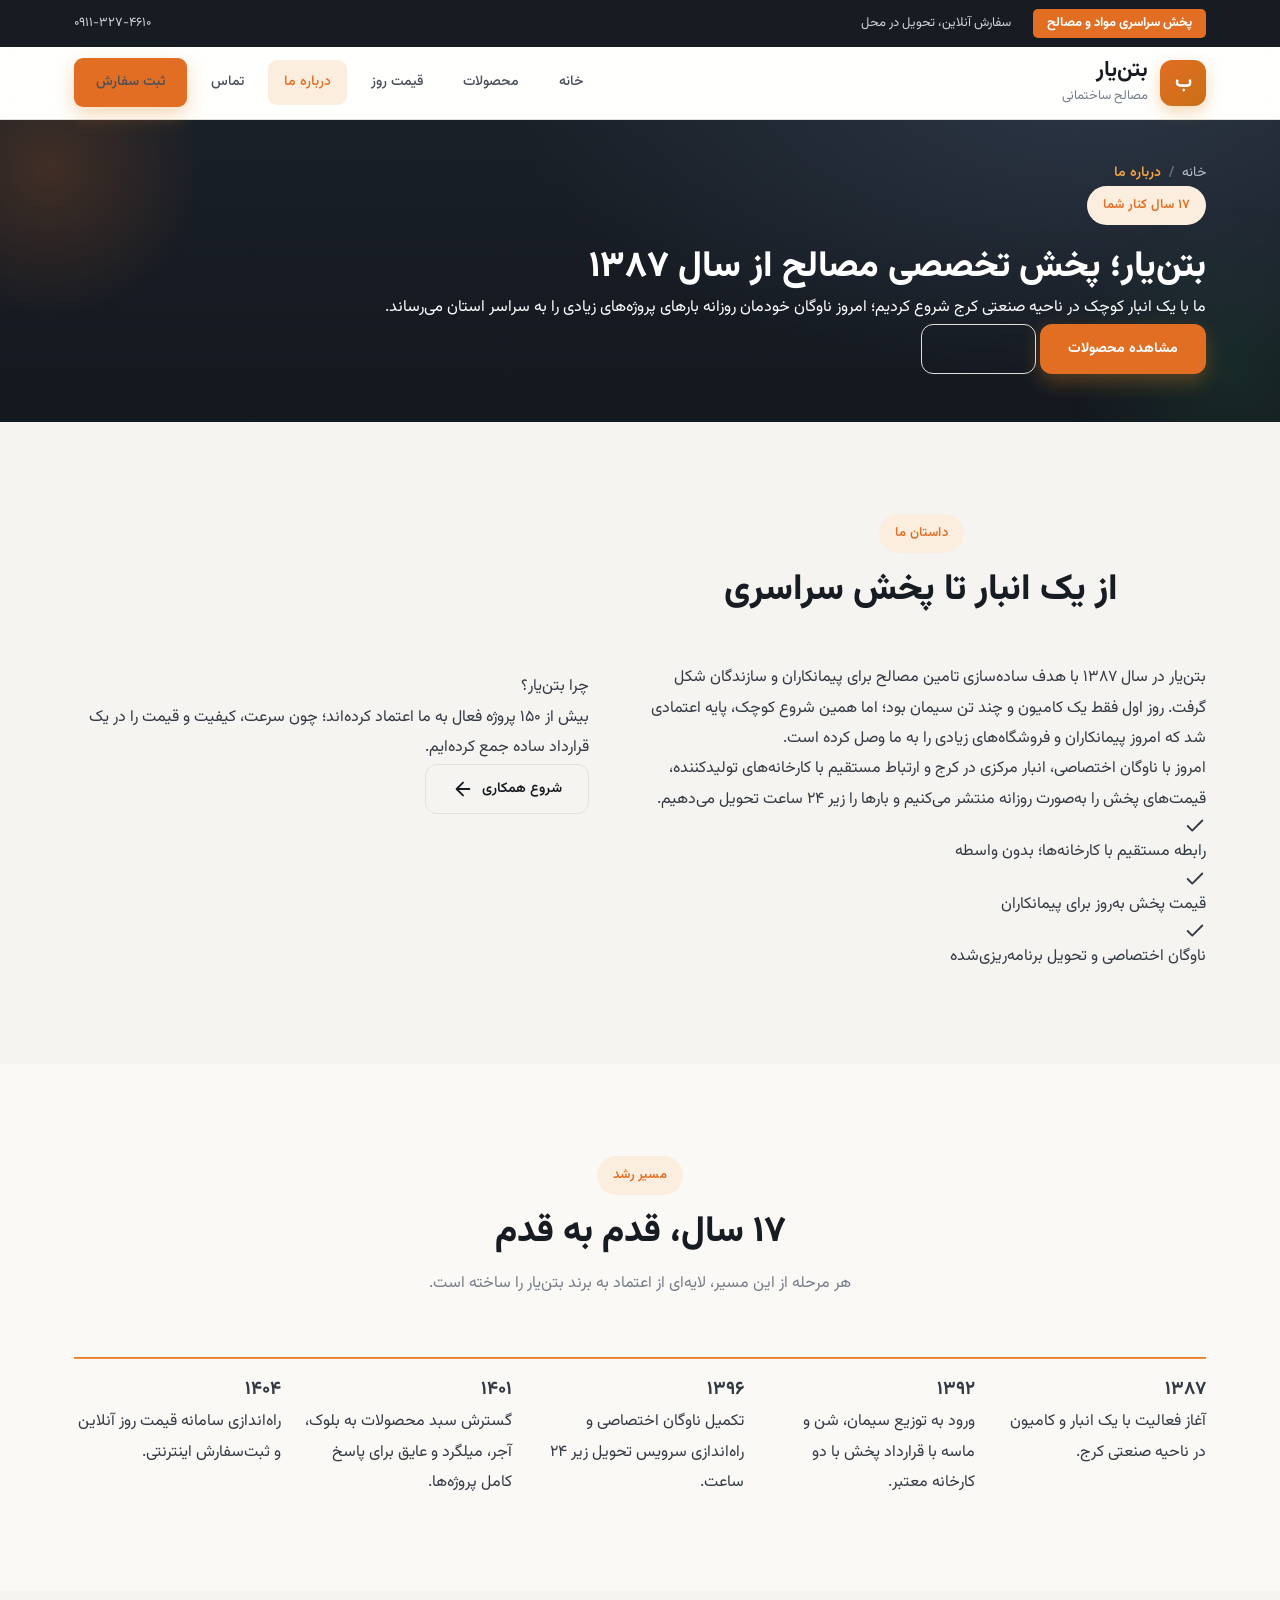
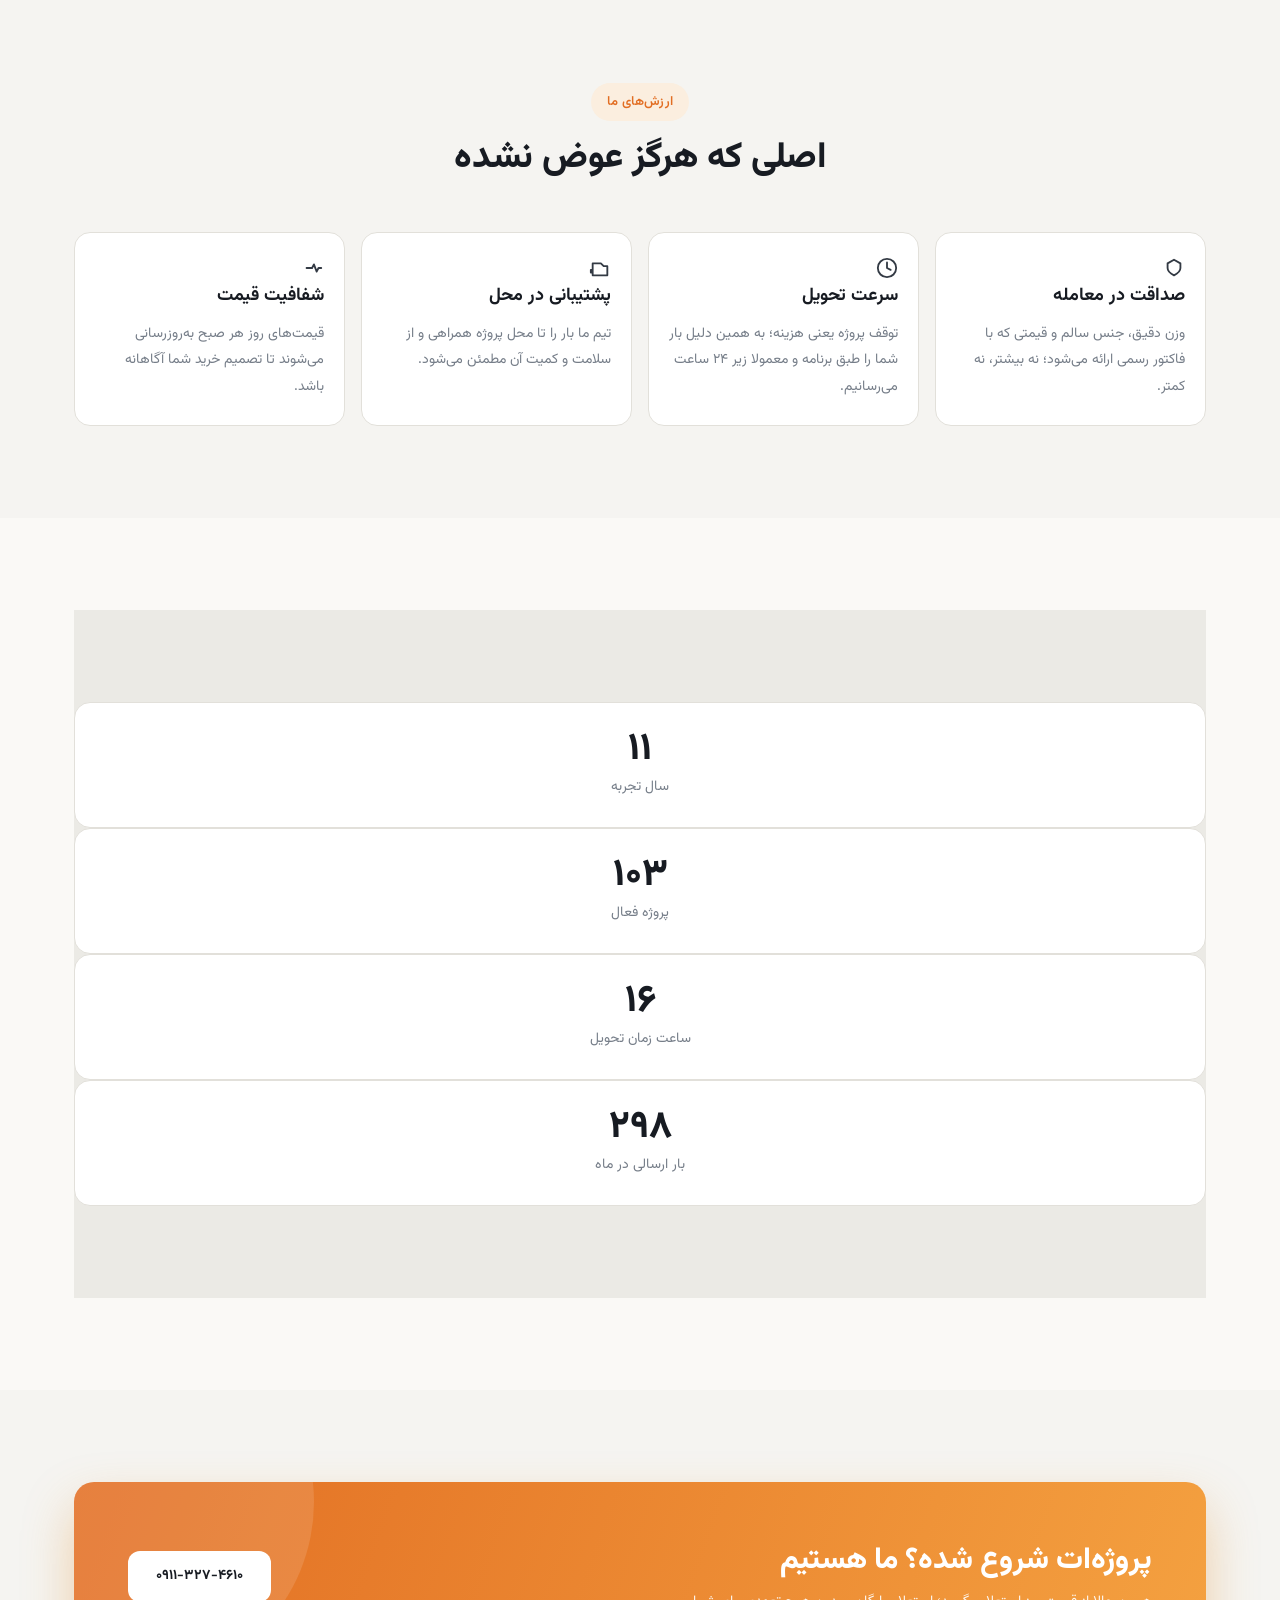
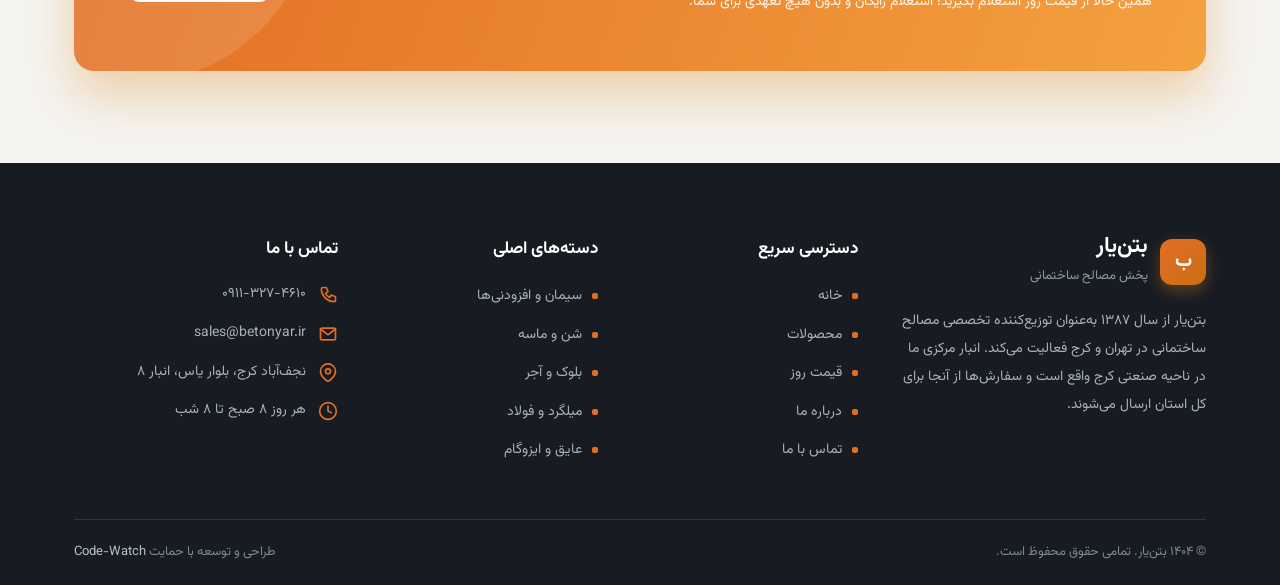
==== about.html @ 300ff559 "feat(about): brand story page — hero, story grid, 5-milestone timeline, values grid, counters stats " ====
<!DOCTYPE html>
<html lang="fa" dir="rtl">
<head>
<meta charset="UTF-8">
<meta name="viewport" content="width=device-width, initial-scale=1.0">
<title>درباره ما | بتن‌یار</title>
<meta name="description" content="بتن‌یار؛ از سال ۱۳۸۷ به‌عنوان پخش تخصصی مصالح ساختمانی در تهران و کرج. داستان ما، مسیر رشد، ارزش‌ها و آمار ما.">
<meta name="theme-color" content="#171b22">
<meta name="robots" content="index, follow">
<meta property="og:locale" content="fa_IR">
<meta property="og:type" content="website">
<meta property="og:site_name" content="بتن‌یار">
<meta property="og:title" content="درباره ما | بتن‌یار">
<meta property="og:description" content="از انبار ۸ کرج تا پخش سراسری؛ داستان ۱۷ ساله بتن‌یار.">
<link rel="preconnect" href="https://fonts.googleapis.com">
<link rel="preconnect" href="https://fonts.gstatic.com" crossorigin>
<link href="https://fonts.googleapis.com/css2?family=Vazirmatn:wght@300;400;500;600;700;800&display=swap" rel="stylesheet">
<link rel="stylesheet" href="css/style.css">
<script defer src="js/main.js"></script>
<noscript>
  <style>
    .reveal { opacity: 1; transform: none; }
    .marquee-track { animation: none; }
  </style>
</noscript>
</head>
<body id="top">

<a class="skip-link" href="#main">پرش به محتوای اصلی</a>

<!-- ============ SVG icon sprite ============ -->
<svg class="sprite" xmlns="http://www.w3.org/2000/svg" aria-hidden="true" focusable="false">
  <symbol id="i-phone" viewBox="0 0 24 24"><path d="M6 3h4l2 5-3 2a12 12 0 0 0 5 5l2-3 5 2v4a2 2 0 0 1-2 2A16 16 0 0 1 4 5a2 2 0 0 1 2-2z"/></symbol>
  <symbol id="i-x" viewBox="0 0 24 24"><path d="M18 6 6 18M6 6l12 12"/></symbol>
  <symbol id="i-check" viewBox="0 0 24 24"><path d="M20 6L9 17l-5-5"/></symbol>
  <symbol id="i-truck" viewBox="0 0 24 24"><path d="M4 7v13M4 7h9l3 3h4v10H4M4 17h-2v-3h2"/></symbol>
  <symbol id="i-shield" viewBox="0 0 24 24"><path d="M12 3l7 4v5c0 4-3 6-7 8-4-2-7-4-7-8V7z"/></symbol>
  <symbol id="i-package" viewBox="0 0 24 24"><path d="M4 7h16v13H4zM8 7V4h8v3"/></symbol>
  <symbol id="i-chart" viewBox="0 0 24 24"><path d="M5 12h6l2-4 3 8 2-4h3"/></symbol>
  <symbol id="i-house" viewBox="0 0 24 24"><path d="M4 17V5a2 2 0 0 1 2-2h12a2 2 0 0 1 2 2v12M1 17h22M6 9h6v4H6z"/></symbol>
  <symbol id="i-bucket" viewBox="0 0 24 24"><path d="M4 10h16v10H4zM6 10V7a3 3 0 0 1 3-3h6a3 3 0 0 1 3 3v3"/></symbol>
  <symbol id="i-brick" viewBox="0 0 24 24"><path d="M4 4h6l4 4h6v12H4zM12 8l4 4"/></symbol>
  <symbol id="i-rebar" viewBox="0 0 24 24"><path d="M14 3v5h5M6 3h12a1 1 0 0 1 1 1v7H5V4a1 1 0 0 1 1-1zM5 15l14 0M12 15v6"/></symbol>
  <symbol id="i-stack" viewBox="0 0 24 24"><path d="M3 9l9-5 9 5-9 5zM3 9l9 5 9-5M3 14l9 5 9-5"/></symbol>
  <symbol id="i-waterproof" viewBox="0 0 24 24"><path d="M12 2l8 4v4c0 5-3 9-8 12-5-3-8-7-8-12V6z"/></symbol>
  <symbol id="i-layers" viewBox="0 0 24 24"><path d="M3 7l9-4 9 4-9 4zM3 7v10l9 4 9-4V7M12 11v10"/></symbol>
  <symbol id="i-roof" viewBox="0 0 24 24"><path d="M4 20h16M7 20V8l5-4 5 4v12"/></symbol>
  <symbol id="i-chat" viewBox="0 0 24 24"><path d="M21 10c0-4-4-7-9-7S3 6 3 10s4 7 9 7a9 9 0 0 0 4-1l3 2-1-3c2-1 3-3 3-5z"/></symbol>
  <symbol id="i-nav" viewBox="0 0 24 24"><rect x="2" y="6" width="13" height="13" rx="2"/><path d="M17 8h4v7h-4M15 11v3"/></symbol>
  <symbol id="i-price" viewBox="0 0 24 24"><path d="M12 1v22M17 5H9.5a3.5 3.5 0 0 0 0 7h5a3.5 3.5 0 0 1 0 7H6"/></symbol>
  <symbol id="i-percent" viewBox="0 0 24 24"><path d="M20 12a8 8 0 1 1-2.3-5.6M20 4v8h-8"/></symbol>
  <symbol id="i-check-shield" viewBox="0 0 24 24"><path d="M12 3l8 4v5c0 4-3 8-8 9-5-1-8-5-8-9V7zM9 12l2 2 4-4"/></symbol>
  <symbol id="i-bag" viewBox="0 0 24 24"><rect x="2" y="8" width="20" height="12" rx="2"/><path d="M8 8V5h8v3"/></symbol>
  <symbol id="i-sand" viewBox="0 0 24 24"><path d="M4 6h16v12a2 2 0 0 1-2 2H6a2 2 0 0 1-2-2z"/><path d="M8 6V4h8v2M9 12l2 2 4-4"/></symbol>
  <symbol id="i-pumice" viewBox="0 0 24 24"><path d="M6 6a6 6 0 0 1 12 0c0 2-1 3-2 4h-8c-1-1-2-2-2-4zM8 10h8l-1 8h-6z"/></symbol>
  <symbol id="i-block" viewBox="0 0 24 24"><rect x="3" y="3" width="18" height="18" rx="2"/><path d="M3 9h18M9 3v18"/></symbol>
  <symbol id="i-pipes" viewBox="0 0 24 24"><path d="M14 3v5h5M12 3h10v10H12zM12 12v3H8v3H12v3H3v-3h5v-3H3V3z"/></symbol>
  <symbol id="i-clay" viewBox="0 0 24 24"><path d="M12 2l9 5-9 5-9-5zM3 11v5l9 5 9-5v-5"/></symbol>
  <symbol id="i-isogam" viewBox="0 0 24 24"><path d="M4 21V8l8-5 8 5v13M8 21v-6h8v6M4 8h16"/></symbol>
  <symbol id="i-arrow" viewBox="0 0 24 24"><path d="M19 12H5M12 19l-7-7 7-7"/></symbol>
  <symbol id="i-up" viewBox="0 0 24 24"><path d="M12 19V5M5 12l7-7 7 7"/></symbol>
  <symbol id="i-mail" viewBox="0 0 24 24"><rect x="3" y="5" width="18" height="14" rx="2"/><path d="m3 6 9 7 9-7"/></symbol>
  <symbol id="i-pin" viewBox="0 0 24 24"><path d="M21 10c0 7-9 12-9 12S3 17 3 10a9 9 0 0 1 18 0z"/><circle cx="12" cy="10" r="3"/></symbol>
  <symbol id="i-clock" viewBox="0 0 24 24"><circle cx="12" cy="12" r="10"/><path d="M12 6v6l4 2"/></symbol>
  <symbol id="i-search" viewBox="0 0 24 24"><circle cx="11" cy="11" r="7"/><path d="m21 21-4.35-4.35"/></symbol>
</svg>

<!-- ============ Top bar ============ -->
<div class="topbar">
  <div class="container">
    <div class="tb-row">
      <span class="skew">پخش سراسری مواد و مصالح</span>
      <div class="tb-right">سفارش آنلاین، تحویل در محل</div>
    </div>
    <a href="tel:+989113274610" dir="ltr">۰۹۱۱-۳۲۷-۴۶۱۰</a>
  </div>
</div>

<!-- ============ Header ============ -->
<header class="header" id="header">
  <div class="container">
    <a href="index.html" class="logo" aria-label="بتن‌یار — صفحه اصلی">
      <span class="logo-mark">ب</span>
      <span class="logo-text"><b>بتن‌یار</b><span>مصالح ساختمانی</span></span>
    </a>
    <nav class="nav" aria-label="فهرست اصلی">
      <div class="nav-links">
        <a href="index.html">خانه</a>
        <a href="products.html">محصولات</a>
        <a href="index.html#price">قیمت روز</a>
        <a href="about.html" class="nav-current">درباره ما</a>
        <a href="contact.html">تماس</a>
        <a href="contact.html" class="cta">ثبت سفارش</a>
      </div>
    </nav>
    <button class="burger" id="burger" aria-label="باز کردن فهرست" aria-expanded="false" aria-controls="drawer">
      <span></span><span></span><span></span>
    </button>
  </div>
</header>

<!-- ============ Mobile drawer ============ -->
<div class="drawer" id="drawer" aria-label="فهرست">
  <div class="nav-head">
    <div class="m-logo"><span class="logo-mark">ب</span>بتن‌یار</div>
    <button class="nav-close" id="navClose" aria-label="بستن فهرست">
      <svg class="ic ic--x"><use href="#i-x"/></svg>
    </button>
  </div>
  <div class="nav-links">
    <a href="index.html">خانه</a>
    <a href="products.html">محصولات</a>
    <a href="index.html#price">قیمت روز</a>
    <a href="about.html" class="nav-current">درباره ما</a>
    <a href="contact.html">تماس</a>
    <a href="contact.html" class="cta">ثبت سفارش</a>
  </div>
  <div class="nav-foot">
    <a href="tel:+989113274610" class="nf-tel" dir="ltr"><svg class="ic"><use href="#i-phone"/></svg>۰۹۱۱-۳۲۷-۴۶۱۰</a>
    <span>پاسخگویی همه‌روزه ۸ صبح تا ۸ شب</span>
  </div>
</div>
<div class="nav-backdrop" id="navBackdrop" aria-hidden="true"></div>

<main id="main">

<!-- ============ Page hero ============ -->
<section class="page-hero">
  <div class="orb orb--1"></div>
  <div class="orb orb--2"></div>
  <div class="container">
    <nav class="crumbs" aria-label="مسیر صفحه">
      <ol>
        <li><a href="index.html">خانه</a></li>
        <li aria-current="page">درباره ما</li>
      </ol>
    </nav>
    <span class="badge">۱۷ سال کنار شما</span>
    <h1>بتن‌یار؛ پخش تخصصی مصالح از سال ۱۳۸۷</h1>
    <p>ما با یک انبار کوچک در ناحیه صنعتی کرج شروع کردیم؛ امروز ناوگان خودمان روزانه بارهای پروژه‌های زیادی را به سراسر استان می‌رساند.</p>
    <div class="page-hero-cta">
      <a href="products.html" class="cta">مشاهده محصولات</a>
      <a href="contact.html" class="cta-ghost">تماس با ما</a>
    </div>
  </div>
</section>

<!-- ============ About grid ============ -->
<section class="sect">
  <div class="container">
    <div class="about-grid">
      <div class="about-story reveal">
        <div class="section-head">
          <span class="badge">داستان ما</span>
          <h2>از یک انبار تا پخش سراسری</h2>
        </div>
        <p>بتن‌یار در سال ۱۳۸۷ با هدف ساده‌سازی تامین مصالح برای پیمانکاران و سازندگان شکل گرفت. روز اول فقط یک کامیون و چند تن سیمان بود؛ اما همین شروع کوچک، پایه اعتمادی شد که امروز پیمانکاران و فروشگاه‌های زیادی را به ما وصل کرده است.</p>
        <p>امروز با ناوگان اختصاصی، انبار مرکزی در کرج و ارتباط مستقیم با کارخانه‌های تولیدکننده، قیمت‌های پخش را به‌صورت روزانه منتشر می‌کنیم و بارها را زیر ۲۴ ساعت تحویل می‌دهیم.</p>
        <ul class="story-points">
          <li><svg class="ic"><use href="#i-check"/></svg>رابطه مستقیم با کارخانه‌ها؛ بدون واسطه</li>
          <li><svg class="ic"><use href="#i-check"/></svg>قیمت پخش به‌روز برای پیمانکاران</li>
          <li><svg class="ic"><use href="#i-check"/></svg>ناوگان اختصاصی و تحویل برنامه‌ریزی‌شده</li>
        </ul>
      </div>
      <div class="about-card dark reveal">
        <span class="about-card-title">چرا بتن‌یار؟</span>
        <p>بیش از ۱۵۰ پروژه فعال به ما اعتماد کرده‌اند؛ چون سرعت، کیفیت و قیمت را در یک قرارداد ساده جمع کرده‌ایم.</p>
        <a href="contact.html" class="cta-ghost">شروع همکاری <svg class="ic"><use href="#i-arrow"/></svg></a>
      </div>
    </div>
  </div>
</section>

<!-- ============ Timeline ============ -->
<section class="sect paper">
  <div class="container">
    <div class="section-head reveal">
      <span class="badge">مسیر رشد</span>
      <h2>۱۷ سال، قدم به قدم</h2>
      <p>هر مرحله از این مسیر، لایه‌ای از اعتماد به برند بتن‌یار را ساخته است.</p>
    </div>
    <div class="timeline">
      <div class="tl-item reveal">
        <span class="tl-dot"></span>
        <h3>۱۳۸۷</h3>
        <p>آغاز فعالیت با یک انبار و کامیون در ناحیه صنعتی کرج.</p>
      </div>
      <div class="tl-item reveal">
        <span class="tl-dot"></span>
        <h3>۱۳۹۲</h3>
        <p>ورود به توزیع سیمان، شن و ماسه با قرارداد پخش با دو کارخانه معتبر.</p>
      </div>
      <div class="tl-item reveal">
        <span class="tl-dot"></span>
        <h3>۱۳۹۶</h3>
        <p>تکمیل ناوگان اختصاصی و راه‌اندازی سرویس تحویل زیر ۲۴ ساعت.</p>
      </div>
      <div class="tl-item reveal">
        <span class="tl-dot"></span>
        <h3>۱۴۰۱</h3>
        <p>گسترش سبد محصولات به بلوک، آجر، میلگرد و عایق برای پاسخ کامل پروژه‌ها.</p>
      </div>
      <div class="tl-item reveal">
        <span class="tl-dot"></span>
        <h3>۱۴۰۴</h3>
        <p>راه‌اندازی سامانه قیمت روز آنلاین و ثبت‌سفارش اینترنتی.</p>
      </div>
    </div>
  </div>
</section>

<!-- ============ Values ============ -->
<section class="sect">
  <div class="container">
    <div class="section-head reveal">
      <span class="badge">ارزش‌های ما</span>
      <h2>اصلی که هرگز عوض نشده</h2>
    </div>
    <div class="value-grid">
      <div class="value-card reveal">
        <span class="v-icon"><svg class="ic"><use href="#i-shield"/></svg></span>
        <h3>صداقت در معامله</h3>
        <p>وزن دقیق، جنس سالم و قیمتی که با فاکتور رسمی ارائه می‌شود؛ نه بیشتر، نه کمتر.</p>
      </div>
      <div class="value-card reveal">
        <span class="v-icon"><svg class="ic"><use href="#i-clock"/></svg></span>
        <h3>سرعت تحویل</h3>
        <p>توقف پروژه یعنی هزینه؛ به همین دلیل بار شما را طبق برنامه و معمولا زیر ۲۴ ساعت می‌رسانیم.</p>
      </div>
      <div class="value-card reveal">
        <span class="v-icon"><svg class="ic"><use href="#i-truck"/></svg></span>
        <h3>پشتیبانی در محل</h3>
        <p>تیم ما بار را تا محل پروژه همراهی و از سلامت و کمیت آن مطمئن می‌شود.</p>
      </div>
      <div class="value-card reveal">
        <span class="v-icon"><svg class="ic"><use href="#i-chart"/></svg></span>
        <h3>شفافیت قیمت</h3>
        <p>قیمت‌های روز هر صبح به‌روزرسانی می‌شوند تا تصمیم خرید شما آگاهانه باشد.</p>
      </div>
    </div>
  </div>
</section>

<!-- ============ Stats ============ -->
<section class="sect paper">
  <div class="container">
    <div class="stats">
      <div class="stat reveal">
        <b class="counter" data-count="17">0</b>
        <span>سال تجربه</span>
      </div>
      <div class="stat reveal">
        <b class="counter" data-count="150">0</b>
        <span>پروژه فعال</span>
      </div>
      <div class="stat reveal">
        <b class="counter" data-count="24">0</b>
        <span>ساعت زمان تحویل</span>
      </div>
      <div class="stat reveal">
        <b class="counter" data-count="500">0</b>
        <span>بار ارسالی در ماه</span>
      </div>
    </div>
  </div>
</section>

<!-- ============ CTA band ============ -->
<section class="sect">
  <div class="container">
    <div class="cta-band reveal">
      <div>
        <h2>پروژه‌ات شروع شده؟ ما هستیم</h2>
        <p>همین حالا از قیمت روز استعلام بگیرید؛ استعلام رایگان و بدون هیچ تعهدی برای شما.</p>
      </div>
      <a href="tel:+989113274610" class="cta" dir="ltr">۰۹۱۱-۳۲۷-۴۶۱۰</a>
    </div>
  </div>
</section>

</main>

<!-- ============ Footer ============ -->
<footer>
  <div class="container">
    <div class="ft-grid">
      <div>
        <div class="ft-logo">
          <span class="logo-mark">ب</span>
          <div class="ft-logo-text"><b>بتن‌یار</b><span>پخش مصالح ساختمانی</span></div>
        </div>
        <p>بتن‌یار از سال ۱۳۸۷ به‌عنوان توزیع‌کننده تخصصی مصالح ساختمانی در تهران و کرج فعالیت می‌کند. انبار مرکزی ما در ناحیه صنعتی کرج واقع است و سفارش‌ها از آنجا برای کل استان ارسال می‌شوند.</p>
      </div>
      <div>
        <h4>دسترسی سریع</h4>
        <ul class="ft-links">
          <li><a href="index.html">خانه</a></li>
          <li><a href="products.html">محصولات</a></li>
          <li><a href="index.html#price">قیمت روز</a></li>
          <li><a href="about.html">درباره ما</a></li>
          <li><a href="contact.html">تماس با ما</a></li>
        </ul>
      </div>
      <div>
        <h4>دسته‌های اصلی</h4>
        <ul class="ft-links">
          <li><a href="products.html">سیمان و افزودنی‌ها</a></li>
          <li><a href="products.html">شن و ماسه</a></li>
          <li><a href="products.html">بلوک و آجر</a></li>
          <li><a href="products.html">میلگرد و فولاد</a></li>
          <li><a href="products.html">عایق و ایزوگام</a></li>
        </ul>
      </div>
      <div>
        <h4>تماس با ما</h4>
        <ul class="ft-contact">
          <li><svg class="ic"><use href="#i-phone"/></svg><span dir="ltr">۰۹۱۱-۳۲۷-۴۶۱۰</span></li>
          <li><svg class="ic"><use href="#i-mail"/></svg><span>sales@betonyar.ir</span></li>
          <li><svg class="ic"><use href="#i-pin"/></svg><span>نجف‌آباد کرج، بلوار یاس، انبار ۸</span></li>
          <li><svg class="ic"><use href="#i-clock"/></svg><span>هر روز ۸ صبح تا ۸ شب</span></li>
        </ul>
      </div>
    </div>
    <div class="ft-bottom">
      <span>© ۱۴۰۴ بتن‌یار. تمامی حقوق محفوظ است.</span>
      <span>طراحی و توسعه با حمایت <a href="#" target="_blank" rel="noopener noreferrer">Code-Watch</a></span>
    </div>
  </div>
</footer>

<button id="toTop" aria-label="بازگشت به بالا"><svg class="ic"><use href="#i-up"/></svg></button>

</body>
</html>
---- css/style.css ----
/* ==========================================================================
   بتن‌یار | Beton Yar — Design System
   --------------------------------------------------------------------------
   Principles:
   · Mobile-first (base = phone, min-width breakpoints layer up)
   · REM-based spacing & type driven by CSS custom properties
   · Single source of truth for color / spacing / radius / elevation / motion
   · GPU-composited animations (transform + opacity only)
   · Reduced-motion aware
   ========================================================================== */

/* --------------------------------------------------------------------------
   1 · Design Tokens
   -------------------------------------------------------------------------- */
:root {
  /* ---- Color: neutrals ---- */
  --bg: #f5f4f1;
  --bg-soft: #ebeae5;
  --paper: #faf9f6;
  --surface: #ffffff;
  --ink: #171b22;
  --ink-2: #222a35;
  --text: #333a44;
  --muted: #767e89;
  --line: #e2e0da;
  --line-strong: #d8d4cc;

  /* ---- Color: brand ---- */
  --accent: #e26e23;
  --accent-2: #f4a140;
  --accent-strong: #c97a1c;
  --accent-deep: #c96f16;
  --accent-soft: #fbeedf;

  /* ---- Color: semantic ---- */
  --green: #2f9e5f;
  --green-strong: #237a48;
  --green-soft: #e5f5ec;
  --blue: #2f6bb3;
  --blue-strong: #22558f;
  --blue-soft: #e5effa;
  --rose: #d6564f;
  --rose-soft: #fdecea;
  --slate: #5a6772;
  --slate-soft: #e9ecef;
  --teal: #2c9490;
  --teal-soft: #e2f2f3;
  --violet: #7a5cc8;
  --violet-soft: #efebfb;
  --sand: #a9802f;
  --sand-soft: #f6f0e0;

  /* ---- Color: dark sections ---- */
  --dark: #14181f;
  --dark-2: #1a2028;
  --dark-3: #242b36;
  --dark-text: #b9bfc8;
  --dark-muted: #9aa1ac;

  /* ---- Typography ---- */
  --font: 'Vazirmatn', system-ui, -apple-system, 'Segoe UI', Tahoma, sans-serif;
  --fs-xs: 0.8125rem;              /* 13px */
  --fs-sm: 0.875rem;               /* 14px */
  --fs-base: 1rem;                 /* 16px */
  --fs-md: 1.0625rem;              /* 17px */
  --fs-lg: 1.125rem;               /* 18px */
  --fs-xl: 1.5rem;                 /* 24px */
  --fs-2xl: clamp(1.4375rem, 4.4vw, 2.25rem);
  --fs-3xl: clamp(1.875rem, 5.6vw, 3.25rem);
  --lh-tight: 1.45;
  --lh-body: 1.9;

  /* ---- Spacing scale (4px base) ---- */
  --sp-1: 0.25rem;
  --sp-2: 0.5rem;
  --sp-3: 0.75rem;
  --sp-4: 1rem;
  --sp-5: 1.25rem;
  --sp-6: 1.5rem;
  --sp-8: 2rem;
  --sp-10: 2.5rem;
  --sp-12: 3rem;
  --sp-16: 4rem;
  --sect-y: clamp(3.5rem, 8vw, 5.75rem);

  /* ---- Radius ---- */
  --r-sm: 0.5rem;
  --r-md: 0.75rem;
  --r-lg: 1rem;
  --r-xl: 1.25rem;
  --r-full: 999px;

  /* ---- Elevation ---- */
  --shadow-sm: 0 1px 2px rgba(23, 27, 34, 0.05);
  --shadow: 0 1px 2px rgba(23, 27, 34, 0.05), 0 8px 24px rgba(23, 27, 34, 0.06);
  --shadow-lg: 0 20px 50px rgba(23, 27, 34, 0.14);
  --shadow-accent: 0 8px 20px rgba(224, 138, 35, 0.32);

  /* ---- Motion ---- */
  --ease: cubic-bezier(0.16, 0.84, 0.44, 1);
  --dur-fast: 0.18s;
  --dur: 0.3s;
  --dur-slow: 0.7s;

  /* ---- Layout ---- */
  --container: 73.75rem;
  --header-h: 4.5rem;
  --header-h-shrunk: 3.75rem;
  --header-h-lg: 4.875rem;
}

/* --------------------------------------------------------------------------
   2 · Reset & Base
   -------------------------------------------------------------------------- */
*,
*::before,
*::after {
  margin: 0;
  padding: 0;
  box-sizing: border-box;
}

html {
  scroll-behavior: smooth;
  -webkit-text-size-adjust: 100%;
}

@media (prefers-reduced-motion: reduce) {
  html {
    scroll-behavior: auto;
  }
}

body {
  font-family: var(--font);
  font-size: var(--fs-base);
  background: var(--bg);
  color: var(--text);
  line-height: var(--lh-body);
  -webkit-font-smoothing: antialiased;
  text-rendering: optimizeLegibility;
  overflow-x: hidden;
}

img,
svg,
video {
  max-width: 100%;
  display: block;
}

a {
  text-decoration: none;
  color: inherit;
}

ul,
ol {
  list-style: none;
}

button {
  font: inherit;
  color: inherit;
  background: none;
  border: none;
  cursor: pointer;
}

::selection {
  background: var(--accent);
  color: #fff;
}

:focus-visible {
  outline: 2px solid var(--accent);
  outline-offset: 2px;
  border-radius: var(--r-sm);
}

/* Subtle WebKit scrollbar — keeps the dark-on-light identity */
::-webkit-scrollbar {
  width: 0.625rem;
}

::-webkit-scrollbar-track {
  background: var(--bg-soft);
}

::-webkit-scrollbar-thumb {
  background: #c9c6bd;
  border-radius: var(--r-full);
  border: 2px solid var(--bg-soft);
}

::-webkit-scrollbar-thumb:hover {
  background: var(--muted);
}

[id] {
  scroll-margin-top: calc(var(--header-h) + var(--sp-4));
}

/* --------------------------------------------------------------------------
   3 · Utilities
   -------------------------------------------------------------------------- */
.container {
  max-width: var(--container);
  margin-inline: auto;
  padding-inline: clamp(1rem, 3.5vw, 1.5rem);
}

.paper {
  background: var(--paper);
}

.sprite {
  display: none;
}

[hidden] {
  display: none !important;
}

.ic {
  width: 1.375rem;
  height: 1.375rem;
  flex: none;
  fill: none;
  stroke: currentColor;
  stroke-width: 2;
  stroke-linecap: round;
  stroke-linejoin: round;
}

.ic--x {
  stroke-width: 2.2;
}

/* --------------------------------------------------------------------------
   4 · Buttons & Badges
   -------------------------------------------------------------------------- */
.cta {
  display: inline-flex;
  align-items: center;
  justify-content: center;
  gap: var(--sp-2);
  background: var(--accent);
  color: #fff;
  font-weight: 700;
  font-size: var(--fs-sm);
  padding: var(--sp-3) 1.75rem;
  border-radius: var(--r-md);
  box-shadow: var(--shadow-accent);
  transition: background var(--dur-fast), transform var(--dur-fast),
    box-shadow var(--dur-fast);
}

.cta:hover {
  background: var(--accent-strong);
  transform: translateY(-0.125rem);
  box-shadow: 0 12px 26px rgba(224, 138, 35, 0.4);
}

.cta:active {
  transform: none;
}

.cta-ghost {
  display: inline-flex;
  align-items: center;
  justify-content: center;
  gap: var(--sp-2);
  background: transparent;
  color: var(--ink);
  font-weight: 600;
  font-size: var(--fs-sm);
  padding: calc(var(--sp-3) - 0.0625rem) 1.625rem;
  border: 1.5px solid var(--line);
  border-radius: var(--r-md);
  transition: border-color var(--dur-fast), background var(--dur-fast),
    color var(--dur-fast);
}

.cta-ghost:hover {
  border-color: var(--ink);
  background: var(--surface);
}

.badge {
  display: inline-block;
  background: var(--accent-soft);
  color: var(--accent);
  font-size: var(--fs-xs);
  font-weight: 600;
  padding: 0.4375rem var(--sp-4);
  border-radius: var(--r-full);
  letter-spacing: 0.2px;
}

.badge--dark {
  background: rgba(240, 161, 64, 0.14);
  color: var(--accent-2);
}

/* --------------------------------------------------------------------------
   5 · Skip link (a11y)
   -------------------------------------------------------------------------- */
.skip-link {
  position: fixed;
  top: -100%;
  right: var(--sp-4);
  z-index: 14000;
  background: var(--ink);
  color: #fff;
  font-weight: 700;
  padding: var(--sp-3) var(--sp-5);
  border-radius: 0 0 var(--r-md) var(--r-md);
  transition: top var(--dur-fast);
}

.skip-link:focus {
  top: 0;
}

/* --------------------------------------------------------------------------
   6 · Top bar
   -------------------------------------------------------------------------- */
.topbar {
  background: var(--ink);
  color: #cdd3da;
  font-size: var(--fs-xs);
  padding: 0.5625rem 0;
}

.topbar .container {
  display: flex;
  justify-content: center;
  align-items: center;
  gap: var(--sp-4);
  flex-wrap: wrap;
}

.topbar a {
  display: inline-flex;
  align-items: center;
  gap: 0.4375rem;
  transition: color var(--dur-fast);
}

.topbar a:hover {
  color: #fff;
}

.topbar .skew {
  background: var(--accent);
  color: #fff;
  font-weight: 700;
  padding: 0.125rem 0.875rem;
  border-radius: 0.3125rem;
  white-space: nowrap;
}

.tb-row {
  display: flex;
  gap: 1.375rem;
  align-items: center;
}

.tb-right {
  display: none;
}

@media (min-width: 64rem) {
  .topbar .container {
    justify-content: space-between;
  }
  .tb-right {
    display: inline;
  }
}

/* --------------------------------------------------------------------------
   7 · Header & Navigation
   -------------------------------------------------------------------------- */
.header {
  position: sticky;
  top: 0;
  z-index: 100;
  background: rgba(255, 255, 255, 0.92);
  -webkit-backdrop-filter: blur(12px);
  backdrop-filter: blur(12px);
  border-bottom: 1px solid var(--line);
  transition: box-shadow var(--dur), background 0.3s;
}

@supports not (backdrop-filter: blur(1px)) {
  .header {
    background: rgba(255, 255, 255, 0.98);
  }
}

.header .container {
  display: flex;
  align-items: center;
  justify-content: space-between;
  height: var(--header-h);
  transition: height 0.3s;
}

.header.shrunk {
  box-shadow: var(--shadow);
}

.header.shrunk .container {
  height: var(--header-h-shrunk);
}

.logo {
  display: flex;
  align-items: center;
  gap: var(--sp-3);
}

.logo-mark {
  width: 2.875rem;
  height: 2.875rem;
  border-radius: var(--r-md);
  background: linear-gradient(135deg, var(--accent), var(--accent-deep));
  display: grid;
  place-items: center;
  color: #fff;
  font-weight: 800;
  font-size: 1.1875rem;
  box-shadow: 0 6px 16px rgba(224, 138, 35, 0.35);
  flex: none;
}

.logo-text b {
  font-size: 1.375rem;
  color: var(--ink);
  display: block;
  line-height: 1.25;
}

.logo-text span {
  font-size: var(--fs-xs);
  color: var(--muted);
  display: block;
}

/* Burger — visible on mobile only */
.burger {
  display: inline-flex;
  flex-direction: column;
  align-items: center;
  justify-content: center;
  gap: 0.3125rem;
  width: 2.75rem;
  height: 2.75rem;
  background: var(--surface);
  border: 1px solid var(--line);
  border-radius: 0.6875rem;
  flex: none;
  transition: background var(--dur-fast), border-color var(--dur-fast);
}

.burger:hover {
  background: var(--bg-soft);
}

.burger span {
  display: block;
  width: 1.25rem;
  height: 0.1375rem;
  background: var(--ink);
  border-radius: 2px;
  transition: transform var(--dur), opacity var(--dur);
}

.burger.open span:nth-child(1) {
  transform: translateY(0.4375rem) rotate(45deg);
}

.burger.open span:nth-child(2) {
  opacity: 0;
}

.burger.open span:nth-child(3) {
  transform: translateY(-0.4375rem) rotate(-45deg);
}

/* Drawer — the default navigation surface below desktop */
.drawer {
  display: flex;
  position: fixed;
  top: 0;
  right: 0;
  height: 100dvh;
  width: min(21.25rem, 90vw);
  background: var(--surface);
  flex-direction: column;
  transform: translateX(103%);
  visibility: hidden;
  transition: transform 0.34s var(--ease), visibility 0s 0.34s;
  box-shadow: -14px 0 46px rgba(0, 0, 0, 0.24);
  z-index: 13000;
  overflow-y: auto;
}

.drawer.open {
  transform: none;
  visibility: visible;
  transition: transform 0.34s var(--ease), visibility 0s;
}

.drawer .nav-head {
  display: flex;
  align-items: center;
  justify-content: space-between;
  padding: var(--sp-3) var(--sp-5);
  border-bottom: 1px solid var(--line);
  background: var(--surface);
  position: sticky;
  top: 0;
  z-index: 2;
}

.m-logo {
  display: flex;
  align-items: center;
  gap: 0.625rem;
  font-weight: 800;
  color: var(--ink);
  font-size: var(--fs-md);
}

.m-logo .logo-mark {
  width: 2.25rem;
  height: 2.25rem;
  font-size: var(--fs-base);
  border-radius: 0.625rem;
  box-shadow: none;
}

.nav-close {
  width: 2.5rem;
  height: 2.5rem;
  border-radius: 0.6875rem;
  background: var(--paper);
  border: 1px solid var(--line);
  display: grid;
  place-items: center;
  flex: none;
  transition: background var(--dur-fast), transform var(--dur-fast);
}

.nav-close:hover {
  background: var(--accent-soft);
}

.nav-close:active {
  transform: scale(0.9);
}

.drawer .nav-links {
  display: flex;
  flex-direction: column;
  padding: var(--sp-3) 0;
}

.drawer .nav-links a {
  padding: var(--sp-3) var(--sp-5);
  font-size: var(--fs-base);
  font-weight: 500;
  color: #303743;
  border-bottom: 1px solid var(--line);
  border-radius: 0;
  transition: background var(--dur-fast), color var(--dur-fast);
}

.drawer .nav-links a:hover,
.drawer .nav-links a.active,
.drawer .nav-links a.nav-current {
  background: var(--accent-soft);
  color: var(--accent);
}

.drawer .nav-links .cta {
  margin: 1.375rem var(--sp-5) var(--sp-2);
  justify-content: center;
  border-radius: var(--r-md);
  box-shadow: none;
  font-size: var(--fs-base);
}

.drawer .nav-links .cta:hover {
  transform: none;
}

.drawer .nav-foot {
  margin-top: auto;
  padding: var(--sp-5) var(--sp-5) 1.75rem;
  border-top: 1px solid var(--line);
  background: var(--paper);
  display: flex;
  flex-direction: column;
  gap: var(--sp-1);
}

.drawer .nav-foot .nf-tel {
  font-size: 1.1875rem;
  font-weight: 800;
  color: var(--ink);
  display: inline-flex;
  align-items: center;
  gap: var(--sp-2);
}

.drawer .nav-foot .nf-tel .ic {
  width: 1.25rem;
  height: 1.25rem;
  color: var(--accent);
}

.drawer .nav-foot span {
  font-size: var(--fs-xs);
  color: var(--muted);
}

.nav-backdrop {
  position: fixed;
  inset: 0;
  background: rgba(13, 15, 19, 0.52);
  opacity: 0;
  visibility: hidden;
  transition: opacity 0.3s, visibility 0.3s;
  z-index: 12000;
}

.nav-backdrop.show {
  opacity: 1;
  visibility: visible;
}

body.no-scroll {
  overflow: hidden;
}

/* Desktop navigation */
@media (min-width: 64rem) {
  .nav {
    display: flex;
    align-items: center;
    gap: var(--sp-2);
  }

  .nav-links {
    display: inline-flex;
    align-items: center;
    gap: var(--sp-2);
  }

  .nav-links a {
    font-size: var(--fs-sm);
    font-weight: 500;
    color: #4a515b;
    padding: 0.5625rem var(--sp-4);
    border-radius: 0.5625rem;
    transition: color var(--dur-fast), background var(--dur-fast);
  }

  .nav-links a:hover,
  .nav-links a.active,
  .nav-links a.nav-current {
    color: var(--accent);
    background: var(--accent-soft);
  }

  .nav-links .cta {
    padding: 0.6875rem 1.375rem;
    justify-content: center;
  }

  .drawer,
  .nav-backdrop,
  .burger {
    display: none;
  }

  [id] {
    scroll-margin-top: calc(var(--header-h-lg) + var(--sp-4));
  }
}

/* --------------------------------------------------------------------------
   8 · Hero (with ambient animated orbs)
   -------------------------------------------------------------------------- */
.hero {
  position: relative;
  isolation: isolate;
  background: radial-gradient(75rem 37.5rem at 85% -10%, #2b3544 0%, transparent 60%),
    linear-gradient(180deg, var(--dark-2) 0%, var(--dark) 100%);
  color: #fff;
  overflow: hidden;
}

.hero::before,
.hero::after {
  content: "";
  position: absolute;
  border-radius: 50%;
  pointer-events: none;
  z-index: -1;
  will-change: transform;
}

.hero::before {
  width: 30rem;
  height: 30rem;
  left: -12rem;
  top: -9rem;
  background: radial-gradient(circle, rgba(226, 110, 35, 0.22) 0%, transparent 62%);
  animation: drift-a 26s var(--ease) infinite alternate;
}

.hero::after {
  width: 34rem;
  height: 34rem;
  right: -14rem;
  bottom: -13rem;
  background: radial-gradient(circle, rgba(47, 158, 95, 0.14) 0%, transparent 62%);
  animation: drift-b 32s var(--ease) infinite alternate;
}

@keyframes drift-a {
  to {
    transform: translate(2.5rem, 2rem) scale(1.08);
  }
}

@keyframes drift-b {
  to {
    transform: translate(-2.5rem, -2.5rem) scale(1.06);
  }
}

.hero-in {
  display: grid;
  gap: 2.75rem;
  align-items: center;
  padding: 3.5rem 0 5.25rem;
}

.hero h1 {
  font-size: var(--fs-3xl);
  line-height: var(--lh-tight);
  font-weight: 800;
  margin: 1.375rem 0 var(--sp-5);
  letter-spacing: -0.5px;
}

.hero h1 .grad {
  background: linear-gradient(120deg, var(--accent-2), var(--accent));
  -webkit-background-clip: text;
  background-clip: text;
  -webkit-text-fill-color: transparent;
  color: transparent;
}

.hero p.lead {
  font-size: var(--fs-md);
  color: var(--dark-text);
  max-width: 32.5rem;
  margin-bottom: var(--sp-8);
}

.hero-ctas {
  display: flex;
  flex-direction: column;
  align-items: stretch;
  gap: var(--sp-3);
}

.hero-ctas .cta,
.hero-ctas .cta-ghost {
  justify-content: center;
}

.hero-ctas .cta-ghost {
  color: #fff;
  border-color: rgba(255, 255, 255, 0.28);
}

.hero-ctas .cta-ghost:hover {
  border-color: #fff;
  background: rgba(255, 255, 255, 0.06);
  color: #fff;
}

.hero-points {
  display: grid;
  gap: var(--sp-4);
  margin-top: var(--sp-8);
}

.hero-points > div {
  display: flex;
  gap: var(--sp-2);
  align-items: flex-start;
}

.hero-points .ic {
  margin-top: 0.25rem;
  color: var(--accent-2);
}

.hero-points b {
  font-size: var(--fs-sm);
  display: block;
  line-height: 1.5;
}

.hero-points span {
  font-size: var(--fs-xs);
  color: var(--dark-muted);
}

/* Hero visual */
.hero-visual {
  position: relative;
  margin-top: var(--sp-2);
}

.truck-card {
  position: relative;
  background: linear-gradient(160deg, var(--dark-3), var(--dark));
  border: 1px solid rgba(255, 255, 255, 0.09);
  border-radius: var(--r-xl);
  padding: var(--sp-5);
  box-shadow: 0 30px 60px rgba(0, 0, 0, 0.4);
}

.truck-card .tc-top {
  display: flex;
  justify-content: space-between;
  align-items: center;
  margin-bottom: var(--sp-4);
}

.truck-card .tc-top span {
  font-size: var(--fs-xs);
  color: var(--dark-muted);
}

.truck-card .tc-top b {
  font-size: var(--fs-base);
  display: inline-flex;
  align-items: center;
  gap: 0.375rem;
}

.live-dot {
  color: var(--accent-2);
  animation: pulse 2s ease-in-out infinite;
}

@keyframes pulse {
  0%,
  100% {
    opacity: 1;
  }
  50% {
    opacity: 0.35;
  }
}

.truck-art {
  background: radial-gradient(13.75rem 8.75rem at 60% 40%, rgba(240, 181, 96, 0.14), transparent 70%);
  height: 13.125rem;
  position: relative;
}

.truck-art svg {
  position: absolute;
  inset: auto auto 0.375rem 50%;
  transform: translateX(-50%);
  width: 100%;
  max-width: 19.375rem;
  filter: drop-shadow(0 14px 28px rgba(0, 0, 0, 0.5));
}

.tc-footer {
  display: grid;
  grid-template-columns: repeat(3, 1fr);
  gap: 0.625rem;
  margin-top: 1.375rem;
  padding-top: var(--sp-4);
  border-top: 1px solid rgba(255, 255, 255, 0.09);
}

.tc-footer div b {
  display: block;
  color: #fff;
  font-size: var(--fs-base);
}

.tc-footer div span {
  font-size: var(--fs-xs);
  color: #8f97a3;
}

.float-card {
  position: absolute;
  background: var(--surface);
  border-radius: var(--r-md);
  box-shadow: var(--shadow-lg);
  padding: var(--sp-3) var(--sp-4);
  display: flex;
  gap: var(--sp-3);
  align-items: center;
  z-index: 1;
}

.float-card .ic {
  width: 2.625rem;
  height: 2.625rem;
  border-radius: 0.6875rem;
  display: grid;
  place-items: center;
}

.float-card b {
  font-size: var(--fs-sm);
  color: var(--ink);
  display: block;
  line-height: 1.4;
}

.float-card span {
  font-size: var(--fs-xs);
  color: var(--muted);
}

.fc-1 {
  top: -1.375rem;
  right: -0.375rem;
  padding: 0.625rem 0.875rem;
  transform: scale(0.92);
  animation: floaty 5s ease-in-out infinite;
}

.fc-1 b,
.fc-1 span {
  font-size: 0.6875rem;
}

.fc-1 .ic {
  width: 2.25rem;
  height: 2.25rem;
}

.fc-2 {
  bottom: -1.125rem;
  left: -0.5rem;
  padding: 0.625rem 0.875rem;
  transform: scale(0.92);
  animation: floaty 6s ease-in-out 1s infinite;
}

.fc-2 b,
.fc-2 span {
  font-size: 0.6875rem;
}

.fc-2 .ic {
  width: 2.25rem;
  height: 2.25rem;
}

.fc-3 {
  display: none;
}

@keyframes floaty {
  0%,
  100% {
    transform: translateY(0);
  }
  50% {
    transform: translateY(-0.625rem);
  }
}

/* Icon tint helpers */
.ic-amber {
  background: var(--accent-soft);
  color: var(--accent);
}

.ic-blue {
  background: var(--blue-soft);
  color: var(--blue);
}

.ic-green {
  background: var(--green-soft);
  color: var(--green);
}

.ic-rose {
  background: var(--rose-soft);
  color: var(--rose);
}

.ic-sand {
  background: var(--sand-soft);
  color: var(--sand);
}

.ic-slate {
  background: var(--slate-soft);
  color: var(--slate);
}

.ic-teal {
  background: var(--teal-soft);
  color: var(--teal);
}

.ic-violet {
  background: var(--violet-soft);
  color: var(--violet);
}

@media (min-width: 36rem) {
  .hero-ctas {
    flex-direction: row;
    align-items: center;
    flex-wrap: wrap;
  }

  .hero-points {
    grid-template-columns: repeat(3, 1fr);
    gap: var(--sp-3);
    padding-top: var(--sp-6);
    border-top: 1px solid rgba(255, 255, 255, 0.12);
  }
}

@media (min-width: 48rem) {
  .fc-1 {
    top: -2.125rem;
    right: -0.875rem;
    padding: var(--sp-3) var(--sp-4);
    transform: none;
  }

  .fc-1 b,
  .fc-1 span {
    font-size: var(--fs-xs);
  }

  .fc-1 .ic {
    width: 2.625rem;
    height: 2.625rem;
  }

  .fc-2 {
    bottom: -1.625rem;
    left: -1.25rem;
    padding: var(--sp-3) var(--sp-4);
    transform: none;
  }

  .fc-2 b,
  .fc-2 span {
    font-size: var(--fs-xs);
  }

  .fc-2 .ic {
    width: 2.625rem;
    height: 2.625rem;
  }

  .fc-3 {
    display: flex;
    top: 7.5rem;
    left: -2rem;
    animation: floaty 5.5s ease-in-out 0.6s infinite;
  }
}

@media (min-width: 64rem) {
  .hero-in {
    grid-template-columns: 1.05fr 0.95fr;
    gap: 3.5rem;
    padding: 5.75rem 0 6.75rem;
  }
}

/* --------------------------------------------------------------------------
   9 · Marquee
   -------------------------------------------------------------------------- */
.marquee {
  border-block: 1px solid var(--line);
  background: var(--surface);
  overflow: hidden;
  padding: 1.0625rem 0;
}

.marquee-track {
  display: flex;
  white-space: nowrap;
  width: max-content;
  animation: marquee var(--marquee-dur, 32s) linear infinite;
  will-change: transform;
}

.marquee-track:hover {
  animation-play-state: paused;
}

.marquee span {
  font-size: var(--fs-sm);
  font-weight: 600;
  color: #4a515c;
  padding-inline: 1.625rem;
  display: inline-flex;
  align-items: center;
  gap: var(--sp-2);
}

.marquee span::after {
  content: "";
  width: 0.3125rem;
  height: 0.3125rem;
  border-radius: 50%;
  background: var(--accent);
}

@keyframes marquee {
  to {
    transform: translateX(50%);
  }
}

/* --------------------------------------------------------------------------
   10 · Stats
   -------------------------------------------------------------------------- */
.stats {
  padding: var(--sect-y) 0;
  background: var(--bg-soft);
}

.stats-grid {
  display: grid;
  grid-template-columns: repeat(2, 1fr);
  gap: var(--sp-3);
}

.stat {
  background: var(--surface);
  border: 1px solid var(--line);
  border-radius: var(--r-lg);
  padding: var(--sp-6) 1.125rem;
  text-align: center;
  transition: transform var(--dur), box-shadow var(--dur);
}

.stat:hover {
  transform: translateY(-0.3125rem);
  box-shadow: var(--shadow-lg);
}

.stat b {
  font-size: clamp(1.875rem, 5vw, 2.375rem);
  font-weight: 800;
  color: var(--ink);
  display: block;
  line-height: 1.2;
}

.stat b .unit {
  font-style: normal;
  color: var(--accent);
  font-size: 0.55em;
  font-weight: 800;
  vertical-align: super;
  margin-inline-start: 0.125em;
}

.stat span {
  color: var(--muted);
  font-size: var(--fs-sm);
}

@media (min-width: 64rem) {
  .stats-grid {
    grid-template-columns: repeat(4, 1fr);
    gap: var(--sp-5);
  }
}

/* --------------------------------------------------------------------------
   11 · Section scaffolding
   -------------------------------------------------------------------------- */
.sect {
  padding: var(--sect-y) 0;
}

.section-head {
  text-align: center;
  max-width: 40rem;
  margin: 0 auto var(--sp-8);
}

.section-head h2 {
  font-size: var(--fs-2xl);
  color: var(--ink);
  font-weight: 800;
  line-height: 1.4;
  margin: var(--sp-3) 0;
}

.section-head p {
  color: var(--muted);
  font-size: var(--fs-base);
}

@media (min-width: 64rem) {
  .section-head {
    margin-bottom: var(--sp-12);
  }
}

/* --------------------------------------------------------------------------
   12 · Categories
   -------------------------------------------------------------------------- */
.products {
  background: var(--surface);
  content-visibility: auto;
  contain-intrinsic-size: auto 42.5rem;
}

.cat-grid {
  display: grid;
  gap: var(--sp-3);
}

.cat {
  position: relative;
  border: 1px solid var(--line);
  border-radius: var(--r-lg);
  padding: var(--sp-6) var(--sp-5);
  background: var(--surface);
  transition: transform var(--dur), box-shadow var(--dur), border-color var(--dur);
  overflow: hidden;
}

.cat::after {
  content: "";
  position: absolute;
  inset: auto 0 0 0;
  height: 0.25rem;
  background: linear-gradient(90deg, var(--accent), var(--accent-2));
  transform: scaleX(0);
  transform-origin: right;
  transition: transform var(--dur);
}

.cat:hover {
  transform: translateY(-0.375rem);
  box-shadow: var(--shadow-lg);
  border-color: var(--line-strong);
}

.cat:hover::after {
  transform: scaleX(1);
}

.cat-ic {
  width: 3.375rem;
  height: 3.375rem;
  border-radius: var(--r-md);
  display: grid;
  place-items: center;
  margin-bottom: var(--sp-4);
}

.cat-ic .ic {
  width: 1.625rem;
  height: 1.625rem;
}

.cat h3 {
  font-size: var(--fs-lg);
  color: var(--ink);
  font-weight: 700;
  margin-bottom: 0.375rem;
}

.cat p {
  font-size: var(--fs-sm);
  color: var(--muted);
  margin-bottom: var(--sp-3);
}

.cat a {
  font-size: var(--fs-sm);
  font-weight: 600;
  color: var(--accent);
  display: inline-flex;
  align-items: center;
  gap: 0.375rem;
  transition: gap var(--dur-fast);
}

.cat a:hover {
  gap: 0.625rem;
}

@media (min-width: 48rem) {
  .cat-grid {
    grid-template-columns: repeat(2, 1fr);
    gap: var(--sp-4);
  }
}

@media (min-width: 64rem) {
  .cat-grid {
    grid-template-columns: repeat(4, 1fr);
  }
}

/* --------------------------------------------------------------------------
   13 · Why us (with ambient orb)
   -------------------------------------------------------------------------- */
.why {
  position: relative;
  isolation: isolate;
  background: radial-gradient(56.25rem 31.25rem at 10% 10%, #232a36 0%, transparent 55%),
    linear-gradient(180deg, var(--ink) 0%, var(--dark) 100%);
  color: #fff;
  overflow: hidden;
  content-visibility: auto;
  contain-intrinsic-size: auto 43.75rem;
}

.why::before {
  content: "";
  position: absolute;
  width: 26rem;
  height: 26rem;
  border-radius: 50%;
  right: -9rem;
  top: -10rem;
  background: radial-gradient(circle, rgba(226, 110, 35, 0.14), transparent 60%);
  pointer-events: none;
  z-index: -1;
  animation: drift-b 30s var(--ease) infinite alternate;
  will-change: transform;
}

.why .section-head h2 {
  color: #fff;
}

.why .section-head p {
  color: var(--dark-muted);
}

.why-grid {
  display: grid;
  gap: var(--sp-3);
}

.why-card {
  background: rgba(255, 255, 255, 0.04);
  border: 1px solid rgba(255, 255, 255, 0.1);
  border-radius: var(--r-lg);
  padding: var(--sp-6) 1.625rem;
  transition: background var(--dur), transform var(--dur);
}

.why-card:hover {
  background: rgba(255, 255, 255, 0.07);
  transform: translateY(-0.3125rem);
}

.why-card .num {
  font-size: var(--fs-xs);
  font-weight: 800;
  color: var(--accent-2);
  letter-spacing: 1px;
}

.why-card h3 {
  font-size: var(--fs-lg);
  margin: var(--sp-2) 0;
  display: flex;
  gap: var(--sp-2);
  align-items: center;
}

.why-card h3 .ic {
  color: var(--accent-2);
}

.why-card p {
  font-size: var(--fs-sm);
  color: #aab1bb;
}

@media (min-width: 48rem) {
  .why-grid {
    grid-template-columns: repeat(2, 1fr);
    gap: var(--sp-4);
  }
}

@media (min-width: 64rem) {
  .why-grid {
    grid-template-columns: repeat(3, 1fr);
  }
}

/* --------------------------------------------------------------------------
   14 · Product / price cards
   -------------------------------------------------------------------------- */
.prices {
  background: var(--paper);
  content-visibility: auto;
  contain-intrinsic-size: auto 46.25rem;
}

.price-grid {
  display: grid;
  grid-template-columns: repeat(auto-fill, minmax(16rem, 1fr));
  gap: var(--sp-3);
}

.price-card {
  background: var(--surface);
  border: 1px solid var(--line);
  border-radius: var(--r-xl);
  overflow: hidden;
  display: flex;
  flex-direction: column;
  transition: transform var(--dur) var(--ease), box-shadow var(--dur) var(--ease),
    border-color var(--dur);
}

.price-card:hover {
  transform: translateY(-0.375rem);
  box-shadow: var(--shadow-lg);
  border-color: transparent;
}

.pc-media {
  position: relative;
  height: 9rem;
  background: radial-gradient(circle at 50% 115%, rgba(226, 110, 35, 0.14), transparent 55%),
    linear-gradient(140deg, #f1f2f4, #e7eaee);
  display: grid;
  place-items: center;
  overflow: hidden;
  isolation: isolate;
}

.pc-media::after {
  content: "";
  position: absolute;
  inset: 0;
  background: linear-gradient(120deg, transparent 30%, rgba(255, 255, 255, 0.55) 50%, transparent 70%);
  transform: translateX(-120%);
  transition: transform 0.9s var(--ease);
  pointer-events: none;
}

.price-card:hover .pc-media::after {
  transform: translateX(120%);
}

.pc-icon {
  width: 4.5rem;
  height: 4.5rem;
  color: var(--muted);
  fill: none;
  stroke: currentColor;
  stroke-width: 1.8;
  stroke-linecap: round;
  stroke-linejoin: round;
  transition: transform var(--dur) var(--ease), color var(--dur);
}

.price-card:hover .pc-icon {
  color: var(--accent);
  transform: scale(1.1) translateY(-0.25rem);
}

.pc-tag {
  position: absolute;
  top: var(--sp-3);
  right: var(--sp-3);
  background: linear-gradient(135deg, var(--accent), var(--accent-strong));
  color: #fff;
  font-size: 0.71875rem;
  font-weight: 700;
  padding: 0.25rem 0.6875rem;
  border-radius: var(--r-full);
  z-index: 2;
  box-shadow: var(--shadow-sm);
}

.pc-tag--stock {
  background: linear-gradient(135deg, var(--green), var(--green-strong));
}

.pc-tag--sale {
  background: linear-gradient(135deg, var(--blue), var(--blue-strong));
}

.pc-body {
  display: flex;
  flex-direction: column;
  gap: var(--sp-4);
  padding: var(--sp-5);
}

.pc-title {
  font-size: var(--fs-base);
  color: var(--ink);
  font-weight: 700;
  line-height: 1.6;
  min-height: calc(2 * 1.6em);
}

.pc-foot {
  display: flex;
  align-items: center;
  justify-content: space-between;
  gap: var(--sp-2);
  margin-top: auto;
  padding-top: var(--sp-3);
  border-top: 1px dashed var(--line);
}

.pc-price {
  font-size: var(--fs-md);
  font-weight: 800;
  color: var(--accent);
  white-space: nowrap;
}

.pc-price small {
  font-size: var(--fs-xs);
  color: var(--muted);
  font-weight: 500;
}

.pc-unit {
  font-size: var(--fs-xs);
  color: var(--muted);
  background: var(--bg-soft);
  padding: 0.25rem 0.625rem;
  border-radius: var(--r-full);
  white-space: nowrap;
}

.pc-link {
  display: inline-flex;
  align-items: center;
  gap: 0.375rem;
  font-size: var(--fs-sm);
  font-weight: 600;
  color: var(--accent);
  transition: gap var(--dur-fast);
}

.pc-link .ic {
  width: 1.125rem;
  height: 1.125rem;
  transition: transform var(--dur-fast);
}

.pc-link:hover {
  gap: 0.625rem;
}

.pc-link:hover .ic {
  transform: translateX(-0.125rem);
}

/* On precise-pointer devices the inquiry link reveals on hover */
@media (hover: hover) and (pointer: fine) {
  .pc-link {
    max-height: 0;
    margin: calc(-1 * var(--sp-4)) 0 0; /* cancel the flex gap while collapsed */
    opacity: 0;
    overflow: hidden;
    transform: translateY(0.25rem);
    transition: opacity var(--dur), transform var(--dur), max-height var(--dur),
      margin var(--dur);
  }

  .price-card:hover .pc-link,
  .price-card:focus-within .pc-link {
    max-height: 2rem;
    margin: 0;
    opacity: 1;
    transform: none;
  }
}

@media (min-width: 64rem) {
  .price-grid {
    gap: var(--sp-4);
  }
}

/* --------------------------------------------------------------------------
   15 · Steps
   -------------------------------------------------------------------------- */
.steps {
  background: var(--surface);
  content-visibility: auto;
  contain-intrinsic-size: auto 31.25rem;
}

.step-grid {
  display: grid;
  gap: var(--sp-3);
}

.step {
  position: relative;
  padding: var(--sp-5);
  border: 1px solid var(--line);
  border-radius: var(--r-lg);
  background: var(--paper);
  display: flex;
  gap: var(--sp-4);
  align-items: flex-start;
  text-align: right;
  transition: transform var(--dur), box-shadow var(--dur);
}

.step:hover {
  transform: translateY(-0.25rem);
  box-shadow: var(--shadow);
}

.step-num {
  width: 3.25rem;
  height: 3.25rem;
  border-radius: 50%;
  background: linear-gradient(135deg, var(--accent-2), var(--accent));
  color: #fff;
  font-weight: 800;
  font-size: 1.1875rem;
  display: grid;
  place-items: center;
  flex: none;
  box-shadow: 0 8px 18px rgba(224, 138, 35, 0.3);
}

.step h3 {
  font-size: var(--fs-base);
  color: var(--ink);
  margin-bottom: 0.375rem;
}

.step p {
  font-size: var(--fs-sm);
  color: var(--muted);
}

@media (min-width: 48rem) {
  .step-grid {
    grid-template-columns: repeat(2, 1fr);
    gap: var(--sp-4);
  }
}

@media (min-width: 64rem) {
  .step-grid {
    grid-template-columns: repeat(4, 1fr);
  }

  .step {
    flex-direction: column;
    align-items: center;
    text-align: center;
    padding: var(--sp-6) var(--sp-5);
  }

  .step-num {
    margin-bottom: var(--sp-4);
  }
}

/* --------------------------------------------------------------------------
   16 · Testimonials
   -------------------------------------------------------------------------- */
.testi {
  background: var(--bg-soft);
  content-visibility: auto;
  contain-intrinsic-size: auto 37.5rem;
}

.t-grid {
  display: grid;
  gap: var(--sp-3);
}

.t-card {
  background: var(--surface);
  border: 1px solid var(--line);
  border-radius: var(--r-lg);
  padding: var(--sp-6);
  transition: box-shadow var(--dur), transform var(--dur);
}

.t-card:hover {
  box-shadow: var(--shadow-lg);
  transform: translateY(-0.25rem);
}

.t-stars {
  color: var(--accent-2);
  font-size: var(--fs-sm);
  letter-spacing: 3px;
  margin-bottom: var(--sp-3);
}

.t-card p {
  font-size: var(--fs-sm);
  color: #4b525c;
  margin-bottom: var(--sp-4);
}

.t-who {
  display: flex;
  align-items: center;
  gap: var(--sp-3);
}

.t-av {
  width: 2.875rem;
  height: 2.875rem;
  border-radius: 50%;
  background: linear-gradient(135deg, #3a4450, #232b35);
  color: #fff;
  display: grid;
  place-items: center;
  font-weight: 700;
  font-size: var(--fs-sm);
  flex: none;
}

.t-who b {
  display: block;
  font-size: var(--fs-sm);
  color: var(--ink);
}

.t-who span {
  font-size: var(--fs-xs);
  color: var(--muted);
}

@media (min-width: 48rem) {
  .t-grid {
    grid-template-columns: repeat(2, 1fr);
  }
}

@media (min-width: 64rem) {
  .t-grid {
    grid-template-columns: repeat(3, 1fr);
  }
}

/* --------------------------------------------------------------------------
   17 · CTA band
   -------------------------------------------------------------------------- */
.cta-band {
  background: linear-gradient(110deg, var(--accent) 0%, var(--accent-2) 100%);
  color: #fff;
  border-radius: var(--r-xl);
  padding: 2.375rem var(--sp-5);
  display: flex;
  flex-direction: column;
  align-items: flex-start;
  justify-content: space-between;
  gap: var(--sp-5);
  overflow: hidden;
  position: relative;
  box-shadow: 0 24px 50px rgba(224, 138, 35, 0.35);
}

.cta-band::before {
  content: "";
  position: absolute;
  width: 22.5rem;
  height: 22.5rem;
  border-radius: 50%;
  background: rgba(255, 255, 255, 0.12);
  top: -10rem;
  left: -7.5rem;
  pointer-events: none;
}

.cta-band h2 {
  font-size: clamp(1.4375rem, 4.6vw, 1.875rem);
  font-weight: 800;
  line-height: 1.5;
  position: relative;
}

.cta-band p {
  opacity: 0.92;
  font-size: var(--fs-sm);
  margin-top: 0.375rem;
  position: relative;
}

.cta-band .cta {
  background: #fff;
  color: var(--ink);
  box-shadow: none;
  position: relative;
}

.cta-band .cta:hover {
  background: var(--ink);
  color: #fff;
}

@media (min-width: 48rem) {
  .cta-band {
    flex-direction: row;
    align-items: center;
    padding: 3.5rem 3.375rem;
  }
}

/* --------------------------------------------------------------------------
   18 · Footer
   -------------------------------------------------------------------------- */
footer {
  background: var(--ink);
  color: #aab1bb;
  padding: 4.375rem 0 0;
}

.ft-grid {
  display: grid;
  gap: var(--sp-10);
  padding-bottom: 2.875rem;
}

.ft-grid h4 {
  color: #fff;
  font-size: var(--fs-md);
  margin-bottom: var(--sp-4);
  font-weight: 700;
}

.ft-grid p {
  font-size: var(--fs-sm);
  line-height: 2;
}

.ft-logo {
  display: flex;
  align-items: center;
  gap: var(--sp-3);
  margin-bottom: var(--sp-4);
}

.ft-logo .logo-mark {
  width: 2.875rem;
  height: 2.875rem;
}

.ft-logo-text b {
  font-size: 1.375rem;
  color: #fff;
  display: block;
  line-height: 1.25;
}

.ft-logo-text span {
  font-size: var(--fs-xs);
  color: #8f97a3;
}

.ft-links li {
  margin-bottom: var(--sp-2);
}

.ft-links a {
  font-size: var(--fs-sm);
  position: relative;
  padding-right: var(--sp-4);
  transition: padding-right var(--dur-fast), color var(--dur-fast);
}

.ft-links a::before {
  content: "";
  position: absolute;
  right: 0;
  top: 50%;
  transform: translateY(-50%);
  width: 0.375rem;
  height: 0.375rem;
  border-radius: 0.125rem;
  background: var(--accent);
}

.ft-links a:hover {
  color: #fff;
  padding-right: var(--sp-5);
}

.ft-contact li {
  display: flex;
  gap: var(--sp-3);
  margin-bottom: var(--sp-3);
  font-size: var(--fs-sm);
}

.ft-contact .ic {
  width: 1.25rem;
  height: 1.25rem;
  color: var(--accent);
  margin-top: 0.25rem;
}

.ft-bottom {
  border-top: 1px solid rgba(255, 255, 255, 0.1);
  padding: var(--sp-5) 0;
  display: flex;
  flex-direction: column;
  align-items: center;
  gap: var(--sp-2);
  font-size: var(--fs-xs);
  color: #7f8793;
  text-align: center;
}

.ft-bottom a {
  color: #b9c0ca;
  transition: color var(--dur-fast);
}

.ft-bottom a:hover {
  color: var(--accent);
}

@media (min-width: 48rem) {
  .ft-grid {
    grid-template-columns: 1fr 1fr;
    gap: 2.125rem 1.875rem;
  }

  .ft-bottom {
    flex-direction: row;
    justify-content: space-between;
    text-align: right;
  }
}

@media (min-width: 64rem) {
  .ft-grid {
    grid-template-columns: 1.4fr 1fr 1fr 1.2fr;
    gap: var(--sp-10);
  }
}

/* --------------------------------------------------------------------------
   19 · Back to top
   -------------------------------------------------------------------------- */
#toTop {
  position: fixed;
  bottom: 1.125rem;
  left: 1.125rem;
  width: 3rem;
  height: 3rem;
  border-radius: var(--r-md);
  background: var(--ink);
  color: #fff;
  display: grid;
  place-items: center;
  opacity: 0;
  visibility: hidden;
  transform: translateY(0.875rem);
  transition: opacity var(--dur), transform var(--dur), visibility var(--dur),
    background var(--dur);
  box-shadow: var(--shadow-lg);
  z-index: 90;
}

#toTop.show {
  opacity: 1;
  visibility: visible;
  transform: none;
}

#toTop:hover {
  background: var(--accent);
}

/* --------------------------------------------------------------------------
   20 · Scroll reveal + stagger
   -------------------------------------------------------------------------- */
.reveal {
  opacity: 0;
  transform: translateY(1.75rem);
  transition: opacity var(--dur-slow) var(--ease), transform var(--dur-slow) var(--ease);
}

.reveal.in {
  opacity: 1;
  transform: none;
}

.cat-grid .reveal:nth-child(2),
.why-grid .reveal:nth-child(2),
.price-grid .reveal:nth-child(2),
.t-grid .reveal:nth-child(2),
.step-grid .reveal:nth-child(2),
.stats-grid .reveal:nth-child(2) {
  transition-delay: 0.06s;
}

.cat-grid .reveal:nth-child(3),
.why-grid .reveal:nth-child(3),
.price-grid .reveal:nth-child(3),
.t-grid .reveal:nth-child(3),
.step-grid .reveal:nth-child(3),
.stats-grid .reveal:nth-child(3) {
  transition-delay: 0.12s;
}

.cat-grid .reveal:nth-child(4),
.why-grid .reveal:nth-child(4),
.price-grid .reveal:nth-child(4),
.step-grid .reveal:nth-child(4),
.stats-grid .reveal:nth-child(4) {
  transition-delay: 0.18s;
}

.cat-grid .reveal:nth-child(5),
.why-grid .reveal:nth-child(5),
.price-grid .reveal:nth-child(5) {
  transition-delay: 0.24s;
}

.cat-grid .reveal:nth-child(6),
.why-grid .reveal:nth-child(6),
.price-grid .reveal:nth-child(6) {
  transition-delay: 0.3s;
}

.cat-grid .reveal:nth-child(7),
.price-grid .reveal:nth-child(7) {
  transition-delay: 0.36s;
}

.cat-grid .reveal:nth-child(8),
.price-grid .reveal:nth-child(8) {
  transition-delay: 0.42s;
}

/* --------------------------------------------------------------------------
   21 · Reduced motion & no-JS fallbacks
   -------------------------------------------------------------------------- */
@media (prefers-reduced-motion: reduce) {
  *,
  *::before,
  *::after {
    animation-duration: 0.01ms !important;
    animation-iteration-count: 1 !important;
    transition-duration: 0.01ms !important;
    scroll-behavior: auto !important;
  }

  .reveal {
    opacity: 1;
    transform: none;
  }
}

/* --------------------------------------------------------------------------
   22 · Print
   -------------------------------------------------------------------------- */
@media print {
  .header,
  .drawer,
  .nav-backdrop,
  .topbar,
  .marquee,
  #toTop,
  .hero-ctas,
  .hero-visual,
  .cta-band .cta {
    display: none !important;
  }
  body {
    background: #fff;
    color: #000;
    line-height: 1.6;
  }

  .sect,
  .stats {
    padding: 1.5rem 0;
    break-inside: avoid;
  }

  .reveal {
    opacity: 1;
    transform: none;
  }
}

/* --------------------------------------------------------------------------
   23 · Page hero & breadcrumbs (inner pages)
   -------------------------------------------------------------------------- */
.page-hero {
  position: relative;
  isolation: isolate;
  background: radial-gradient(60rem 30rem at 85% -10%, #2b3544 0%, transparent 60%),
    linear-gradient(180deg, var(--dark-2) 0%, var(--dark) 100%);
  color: #fff;
  overflow: hidden;
  padding: 2.5rem 0 3rem;
}

.page-hero::before,
.page-hero::after {
  content: "";
  position: absolute;
  border-radius: 50%;
  pointer-events: none;
  z-index: -1;
  will-change: transform;
}

.page-hero::before {
  width: 22rem;
  height: 22rem;
  left: -8rem;
  top: -8rem;
  background: radial-gradient(circle, rgba(226, 110, 35, 0.2), transparent 62%);
  animation: drift-a 26s var(--ease) infinite alternate;
}

.page-hero::after {
  width: 24rem;
  height: 24rem;
  right: -9rem;
  bottom: -9rem;
  background: radial-gradient(circle, rgba(47, 158, 95, 0.12), transparent 62%);
  animation: drift-b 32s var(--ease) infinite alternate;
}

.page-hero h1 {
  font-size: var(--fs-2xl);
  font-weight: 800;
  line-height: var(--lh-tight);
  margin-top: var(--sp-4);
}

.page-hero .hero-sub {
  color: var(--dark-muted);
  font-size: var(--fs-base);
  max-width: 36rem;
  margin-top: var(--sp-2);
}

.crumbs ol {
  display: flex;
  align-items: center;
  flex-wrap: wrap;
  gap: var(--sp-2);
  font-size: var(--fs-sm);
}

.crumbs li {
  display: inline-flex;
  align-items: center;
  gap: var(--sp-2);
  color: var(--muted);
}

.crumbs li + li::before {
  content: "/";
  color: var(--line-strong);
}

.crumbs a {
  color: var(--text);
  transition: color var(--dur-fast);
}

.crumbs a:hover {
  color: var(--accent);
}

.crumbs [aria-current="page"] {
  color: var(--accent);
  font-weight: 600;
}

.page-hero .crumbs li {
  color: var(--dark-muted);
}

.page-hero .crumbs li + li::before {
  color: rgba(255, 255, 255, 0.35);
}

.page-hero .crumbs a {
  color: var(--dark-text);
}

.page-hero .crumbs a:hover {
  color: #fff;
}

.page-hero .crumbs [aria-current="page"] {
  color: var(--accent-2);
}

/* --------------------------------------------------------------------------
   24 · Catalog toolbar (search + filter chips)
   -------------------------------------------------------------------------- */
.toolbar {
  display: flex;
  flex-direction: column;
  gap: var(--sp-4);
  margin-bottom: var(--sp-6);
}

.filter-search {
  position: relative;
  max-width: 26rem;
}

.filter-search .ic {
  position: absolute;
  top: 50%;
  right: var(--sp-4);
  transform: translateY(-50%);
  width: 1.25rem;
  height: 1.25rem;
  color: var(--muted);
  pointer-events: none;
}

.filter-search input {
  width: 100%;
  padding: 0.875rem 3rem 0.875rem var(--sp-5);
  border: 1px solid var(--line);
  border-radius: var(--r-md);
  background: var(--surface);
  font: inherit;
  font-size: var(--fs-sm);
  color: var(--text);
  transition: border-color var(--dur-fast), box-shadow var(--dur-fast);
}

.filter-search input::placeholder {
  color: #a6aeb8;
}

.filter-search input:focus {
  outline: none;
  border-color: var(--accent);
  box-shadow: 0 0 0 3px var(--accent-soft);
}

.filter-chips {
  display: flex;
  flex-wrap: wrap;
  gap: var(--sp-2);
}

.chip {
  border: 1px solid var(--line);
  background: var(--surface);
  color: #4a515b;
  font-weight: 600;
  font-size: var(--fs-sm);
  padding: 0.5rem var(--sp-4);
  border-radius: var(--r-full);
  transition: border-color var(--dur-fast), color var(--dur-fast),
    background var(--dur-fast), box-shadow var(--dur-fast), transform var(--dur-fast);
}

.chip:hover {
  border-color: var(--accent);
  color: var(--accent);
}

.chip:active {
  transform: scale(0.97);
}

.chip.is-active {
  background: var(--accent);
  border-color: var(--accent);
  color: #fff;
  box-shadow: var(--shadow-accent);
}

.catalog-status {
  font-size: var(--fs-sm);
  color: var(--muted);
  margin-bottom: var(--sp-5);
}

.price-card.is-hidden {
  display: none;
}

.empty-state {
  text-align: center;
  padding: var(--sp-12) var(--sp-5);
  border: 1px dashed var(--line);
  border-radius: var(--r-xl);
  background: var(--surface);
}

.empty-state .ic {
  width: 3rem;
  height: 3rem;
  color: var(--muted);
  margin: 0 auto var(--sp-4);
}

.empty-state h3 {
  font-size: var(--fs-lg);
  color: var(--ink);
  margin-bottom: var(--sp-2);
}

.empty-state p {
  font-size: var(--fs-sm);
  color: var(--muted);
}

.empty-state .cta-ghost {
  margin-top: var(--sp-6);
}

.pc-tag--new {
  background: linear-gradient(135deg, var(--violet), #5d43a0);
}

@media (min-width: 64rem) {
  .toolbar {
    flex-direction: row;
    align-items: center;
    justify-content: space-between;
  }
}

/* --------------------------------------------------------------------------
   25 · Single product
   -------------------------------------------------------------------------- */
.product-single {
  display: grid;
  gap: var(--sp-8);
  margin-top: var(--sp-8);
}

.ps-media {
  position: relative;
  background: radial-gradient(circle at 50% 115%, rgba(226, 110, 35, 0.16), transparent 55%),
    linear-gradient(140deg, #f1f2f4, #e7eaee);
  border: 1px solid var(--line);
  border-radius: var(--r-xl);
  display: grid;
  place-items: center;
  padding: var(--sp-10) var(--sp-6);
  min-height: 20rem;
  overflow: hidden;
  isolation: isolate;
}

.ps-media .pc-icon {
  width: 9rem;
  height: 9rem;
}

.ps-media .pc-tag {
  top: var(--sp-5);
  right: var(--sp-5);
}

.ps-info h2 {
  font-size: var(--fs-2xl);
  color: var(--ink);
  font-weight: 800;
  line-height: 1.4;
  margin-bottom: var(--sp-3);
}

.ps-desc {
  color: var(--muted);
  font-size: var(--fs-base);
  line-height: 2;
  margin-bottom: var(--sp-6);
}

.ps-price-box {
  display: inline-flex;
  align-items: baseline;
  gap: var(--sp-2);
  background: var(--accent-soft);
  border: 1px dashed var(--accent);
  border-radius: var(--r-lg);
  padding: var(--sp-4) var(--sp-6);
  margin-bottom: var(--sp-6);
}

.ps-price {
  font-size: 1.75rem;
  font-weight: 800;
  color: var(--accent);
}

.ps-price-box small {
  font-size: var(--fs-sm);
  color: var(--muted);
}

.ps-features {
  display: grid;
  gap: var(--sp-3);
  margin-bottom: var(--sp-8);
}

.ps-features li {
  display: flex;
  gap: var(--sp-3);
  align-items: flex-start;
  font-size: var(--fs-sm);
  color: var(--text);
}

.ps-features .ic {
  width: 1.25rem;
  height: 1.25rem;
  color: var(--green);
  margin-top: 0.25rem;
}

.ps-ctas {
  display: flex;
  flex-wrap: wrap;
  gap: var(--sp-3);
  align-items: center;
  margin-bottom: var(--sp-8);
}

.ps-trust {
  display: flex;
  flex-wrap: wrap;
  gap: var(--sp-2) var(--sp-6);
  font-size: var(--fs-sm);
  color: var(--muted);
  padding-top: var(--sp-5);
  border-top: 1px solid var(--line);
}

.ps-trust li {
  display: inline-flex;
  align-items: center;
  gap: var(--sp-2);
}

.ps-trust .ic {
  width: 1.125rem;
  height: 1.125rem;
  color: var(--green);
}

.spec-wrap {
  max-width: 50rem;
  margin-inline: auto;
}

.spec-table {
  width: 100%;
  border-collapse: collapse;
  font-size: var(--fs-sm);
  background: var(--surface);
  border: 1px solid var(--line);
  border-radius: var(--r-lg);
  overflow: hidden;
}

.spec-table caption {
  text-align: right;
  font-size: var(--fs-lg);
  font-weight: 700;
  color: var(--ink);
  padding: var(--sp-5) var(--sp-6);
  background: var(--bg-soft);
  border-bottom: 1px solid var(--line);
}

.spec-table tr {
  border-bottom: 1px solid var(--line);
}

.spec-table tr:last-child {
  border-bottom: none;
}

.spec-table th,
.spec-table td {
  padding: var(--sp-3) var(--sp-6);
  text-align: right;
  vertical-align: top;
}

.spec-table th {
  color: var(--muted);
  font-weight: 600;
  white-space: nowrap;
  width: 40%;
}

.spec-table td {
  color: var(--text);
}

@media (min-width: 64rem) {
  .product-single {
    grid-template-columns: 1fr 1.1fr;
    gap: var(--sp-12);
  }
}

/* --------------------------------------------------------------------------
   26 · About page
   -------------------------------------------------------------------------- */
.about-grid {
  display: grid;
  gap: var(--sp-10);
  align-items: center;
}

.about-text h2 {
  font-size: var(--fs-2xl);
  color: var(--ink);
  font-weight: 800;
  margin-bottom: var(--sp-4);
}

.about-text p {
  color: var(--muted);
  line-height: 2;
  margin-bottom: var(--sp-4);
}

.about-card {
  max-width: 34rem;
  margin-inline: auto;
}

.about-card-head {
  display: flex;
  gap: var(--sp-3);
  align-items: center;
  color: #fff;
  margin-bottom: var(--sp-5);
}

.about-card-head b {
  display: block;
  font-size: 1.25rem;
  line-height: 1.3;
}

.about-card-head span {
  font-size: var(--fs-xs);
  color: var(--dark-muted);
}

.about-facts {
  display: grid;
  grid-template-columns: 1fr 1fr;
  gap: var(--sp-3);
  margin-top: var(--sp-5);
}

.about-fact {
  background: rgba(255, 255, 255, 0.06);
  border: 1px solid rgba(255, 255, 255, 0.1);
  border-radius: var(--r-md);
  padding: var(--sp-3) var(--sp-4);
}

.about-fact b {
  display: block;
  color: #fff;
  font-size: var(--fs-md);
  line-height: 1.4;
}

.about-fact span {
  font-size: var(--fs-xs);
  color: var(--dark-muted);
}

@media (min-width: 64rem) {
  .about-grid {
    grid-template-columns: 1.05fr 0.95fr;
    gap: var(--sp-12);
  }
}

/* Timeline */
.timeline {
  position: relative;
  display: grid;
  gap: var(--sp-5);
  padding-right: 1.75rem;
}

.timeline::before {
  content: "";
  position: absolute;
  right: 0.5625rem;
  top: 0.25rem;
  bottom: 0.25rem;
  width: 2px;
  background: linear-gradient(180deg, var(--accent), var(--accent-2));
}

.mile {
  position: relative;
}

.mile::before {
  content: "";
  position: absolute;
  right: -0.75rem;
  top: 0.375rem;
  width: 0.875rem;
  height: 0.875rem;
  border-radius: 50%;
  background: var(--surface);
  border: 3px solid var(--accent);
}

.mile time {
  display: block;
  font-weight: 800;
  color: var(--accent);
  font-size: var(--fs-sm);
}

.mile h3 {
  font-size: var(--fs-lg);
  color: var(--ink);
  margin: 0.25rem 0;
}

.mile p {
  font-size: var(--fs-sm);
  color: var(--muted);
}

@media (min-width: 64rem) {
  .timeline {
    grid-template-columns: repeat(5, 1fr);
    gap: var(--sp-6);
    padding-right: 0;
    padding-top: 1.5rem;
  }

  .timeline::before {
    right: 0;
    left: 0;
    top: 0.5625rem;
    bottom: auto;
    height: 2px;
    width: auto;
  }

  .mile::before {
    top: 0.125rem;
    right: 0;
  }
}

/* Values */
.value-grid {
  display: grid;
  gap: var(--sp-3);
}

.value-card {
  background: var(--surface);
  border: 1px solid var(--line);
  border-radius: var(--r-lg);
  padding: var(--sp-6) var(--sp-5);
  transition: transform var(--dur), box-shadow var(--dur);
}

.value-card:hover {
  transform: translateY(-0.3125rem);
  box-shadow: var(--shadow-lg);
}

.value-card h3 {
  font-size: var(--fs-lg);
  color: var(--ink);
  display: flex;
  gap: var(--sp-2);
  align-items: center;
  margin-bottom: var(--sp-2);
}

.value-card h3 .ic {
  color: var(--accent);
}

.value-card p {
  font-size: var(--fs-sm);
  color: var(--muted);
}

@media (min-width: 48rem) {
  .value-grid {
    grid-template-columns: repeat(2, 1fr);
    gap: var(--sp-4);
  }
}

@media (min-width: 64rem) {
  .value-grid {
    grid-template-columns: repeat(4, 1fr);
  }
}

/* --------------------------------------------------------------------------
   27 · Contact page
   -------------------------------------------------------------------------- */
.section-title {
  font-size: var(--fs-xl);
  color: var(--ink);
  font-weight: 800;
  line-height: 1.4;
  margin-bottom: var(--sp-2);
}

.section-sub {
  color: var(--muted);
  font-size: var(--fs-sm);
  margin-bottom: var(--sp-6);
}

.info-grid {
  display: grid;
  grid-template-columns: repeat(2, 1fr);
  gap: var(--sp-3);
}

.info-card {
  background: var(--surface);
  border: 1px solid var(--line);
  border-radius: var(--r-lg);
  padding: var(--sp-6) var(--sp-5);
  text-align: center;
  transition: transform var(--dur), box-shadow var(--dur);
}

.info-card:hover {
  transform: translateY(-0.25rem);
  box-shadow: var(--shadow);
}

.info-card .ic-wrap {
  margin: 0 auto var(--sp-4);
}

.info-card b {
  display: block;
  font-size: var(--fs-md);
  color: var(--ink);
  margin-bottom: 0.25rem;
}

.info-card span {
  font-size: var(--fs-sm);
  color: var(--muted);
}

.ic-wrap {
  width: 3.375rem;
  height: 3.375rem;
  border-radius: var(--r-md);
  display: grid;
  place-items: center;
}

.ic-wrap .ic {
  width: 1.5rem;
  height: 1.5rem;
}

.contact-grid {
  display: grid;
  gap: var(--sp-8);
}

.map-wrap {
  position: relative;
  border: 1px solid var(--line);
  border-radius: var(--r-xl);
  overflow: hidden;
  min-height: 22rem;
  box-shadow: var(--shadow);
}

.map-wrap iframe {
  position: absolute;
  inset: 0;
  width: 100%;
  height: 100%;
  border: 0;
}

@media (min-width: 64rem) {
  .info-grid {
    grid-template-columns: repeat(4, 1fr);
    gap: var(--sp-4);
  }

  .contact-grid {
    grid-template-columns: 1.1fr 0.9fr;
    gap: var(--sp-12);
    align-items: start;
  }
}

/* Form */
.form {
  display: flex;
  flex-direction: column;
  gap: var(--sp-5);
}

.form-row {
  display: grid;
  gap: var(--sp-5);
}

@media (min-width: 48rem) {
  .form-row {
    grid-template-columns: 1fr 1fr;
  }
}

.field {
  display: flex;
  flex-direction: column;
  gap: var(--sp-2);
}

.field label {
  font-size: var(--fs-sm);
  font-weight: 600;
  color: var(--ink);
}

.field label span {
  color: var(--accent);
}

.input {
  width: 100%;
  padding: 0.8125rem var(--sp-4);
  border: 1px solid var(--line);
  border-radius: var(--r-md);
  background: var(--surface);
  font: inherit;
  font-size: var(--fs-sm);
  color: var(--text);
  transition: border-color var(--dur-fast), box-shadow var(--dur-fast);
}

.input::placeholder {
  color: #a6aeb8;
}

.input:focus {
  outline: none;
  border-color: var(--accent);
  box-shadow: 0 0 0 3px var(--accent-soft);
}

textarea.input {
  resize: vertical;
  min-height: 7.5rem;
  line-height: 1.8;
}

.field.invalid .input {
  border-color: var(--rose);
  box-shadow: 0 0 0 3px var(--rose-soft);
}

.field-error {
  font-size: var(--fs-xs);
  color: var(--rose);
  min-height: 1.25em;
}

.form-note {
  font-size: var(--fs-xs);
  color: var(--muted);
}

.form-success {
  display: flex;
  flex-direction: column;
  align-items: center;
  gap: var(--sp-3);
  text-align: center;
  padding: var(--sp-10) var(--sp-5);
  border: 1px dashed var(--green);
  border-radius: var(--r-xl);
  background: var(--green-soft);
}

.fs-ic {
  width: 4rem;
  height: 4rem;
  border-radius: 50%;
  background: var(--green);
  color: #fff;
  display: grid;
  place-items: center;
}

.fs-ic .ic {
  width: 2rem;
  height: 2rem;
}

.form-success h3 {
  font-size: var(--fs-lg);
  color: var(--ink);
}

.form-success p {
  font-size: var(--fs-sm);
  color: var(--muted);
}

/* FAQ accordion */
.faq {
  display: grid;
  gap: var(--sp-3);
  max-width: 46rem;
  margin-inline: auto;
}

.faq-item {
  background: var(--surface);
  border: 1px solid var(--line);
  border-radius: var(--r-lg);
  transition: border-color var(--dur), box-shadow var(--dur);
}

.faq-item.open {
  border-color: var(--accent);
  box-shadow: var(--shadow);
}

.faq-btn {
  width: 100%;
  display: flex;
  align-items: center;
  justify-content: space-between;
  gap: var(--sp-4);
  padding: var(--sp-5);
  font-size: var(--fs-base);
  font-weight: 700;
  color: var(--ink);
  text-align: right;
  border-radius: var(--r-lg);
}

.faq-btn .ic {
  width: 1.25rem;
  height: 1.25rem;
  color: var(--accent);
  transition: transform var(--dur);
}

.faq-item.open .faq-btn .ic {
  transform: rotate(180deg);
}

.faq-panel {
  display: grid;
  grid-template-rows: 0fr;
  transition: grid-template-rows var(--dur) var(--ease);
}

.faq-item.open .faq-panel {
  grid-template-rows: 1fr;
}

.faq-panel > div {
  overflow: hidden;
}

.faq-panel p {
  padding: 0 var(--sp-5) var(--sp-5);
  font-size: var(--fs-sm);
  color: var(--muted);
  line-height: 2;
}
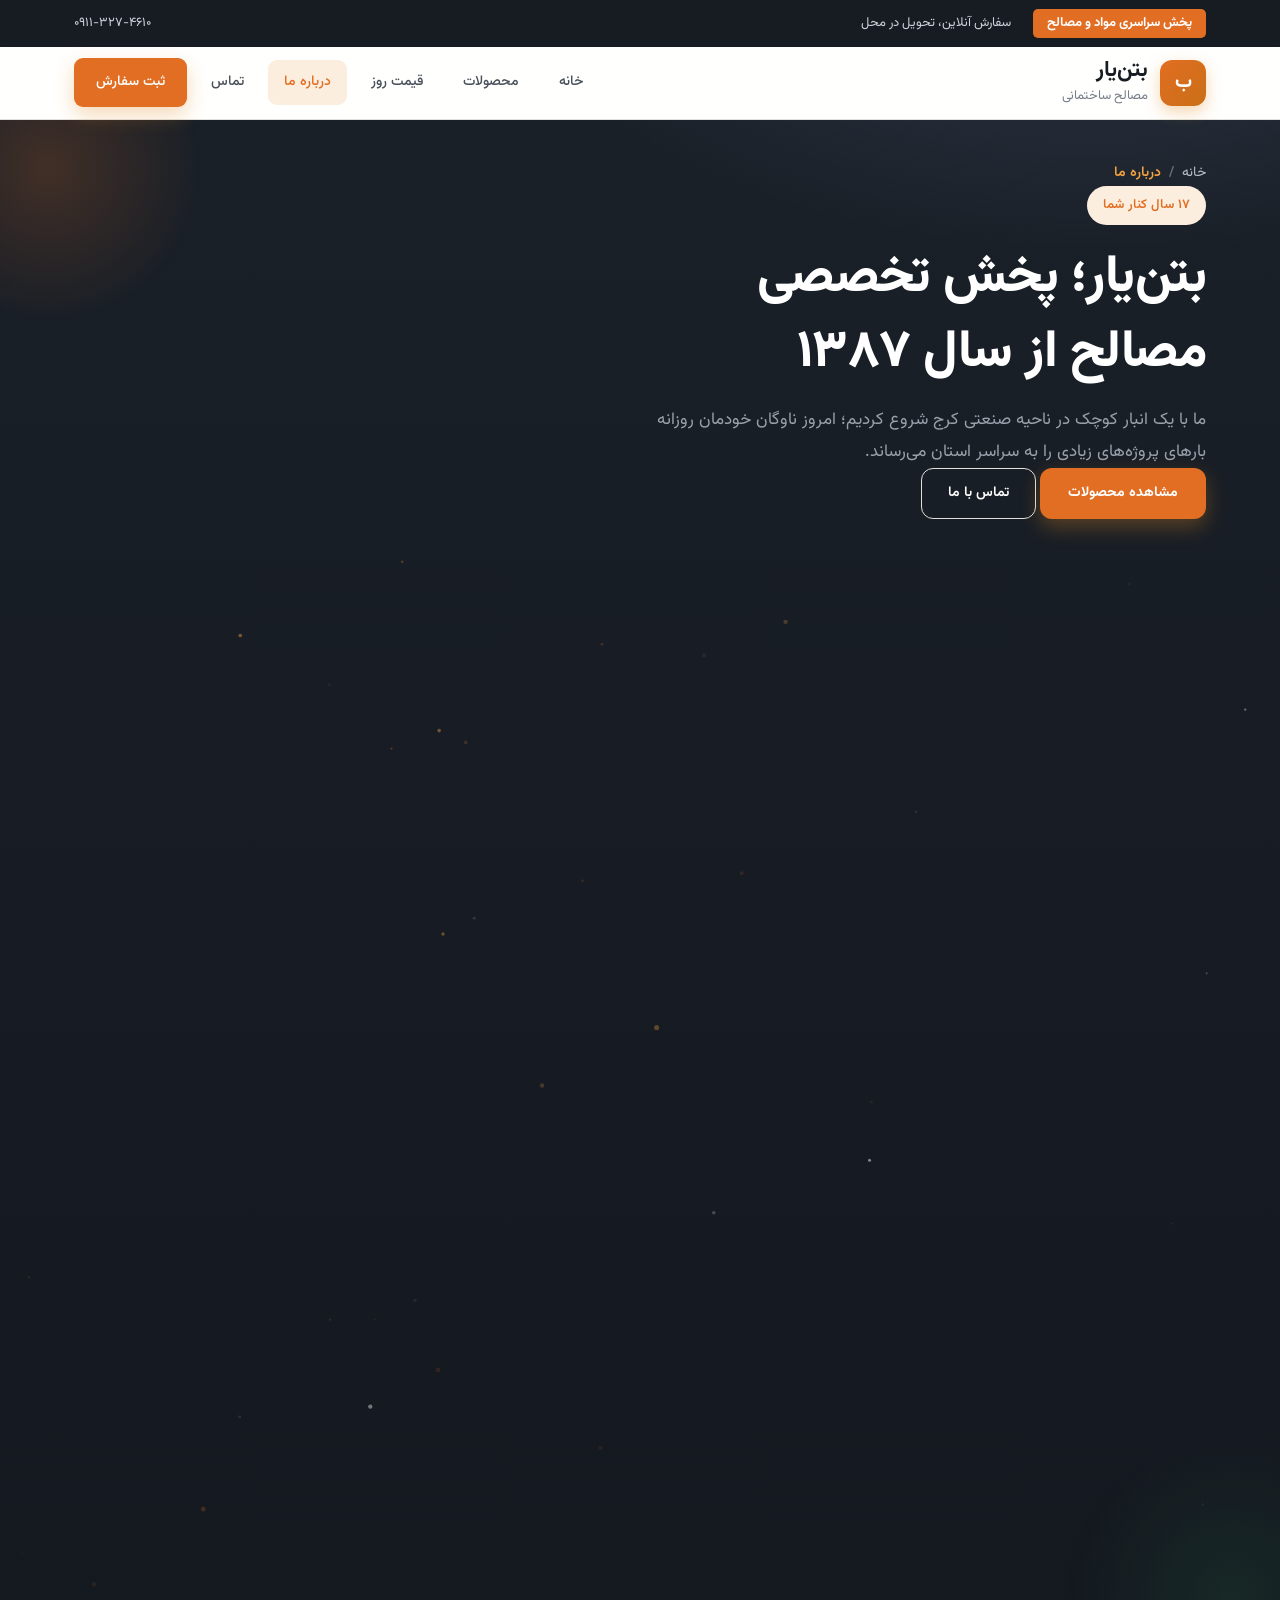
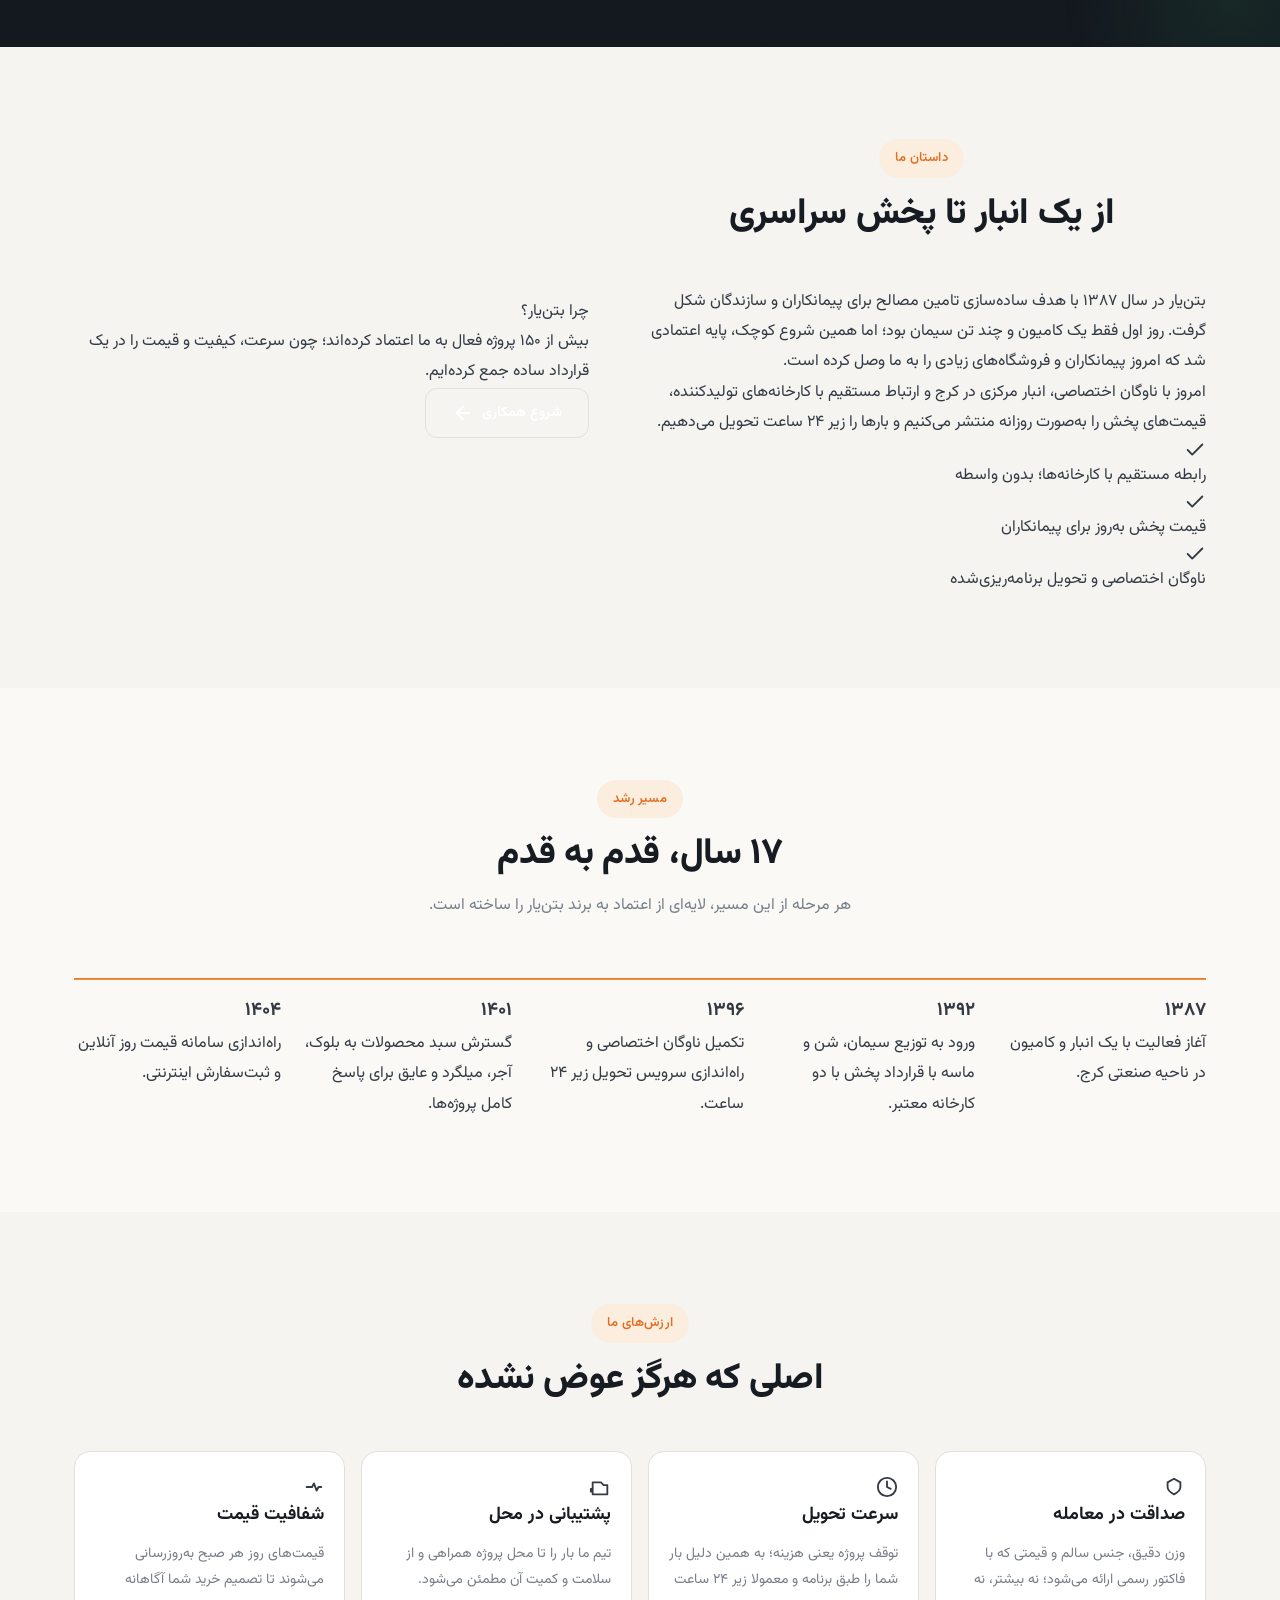
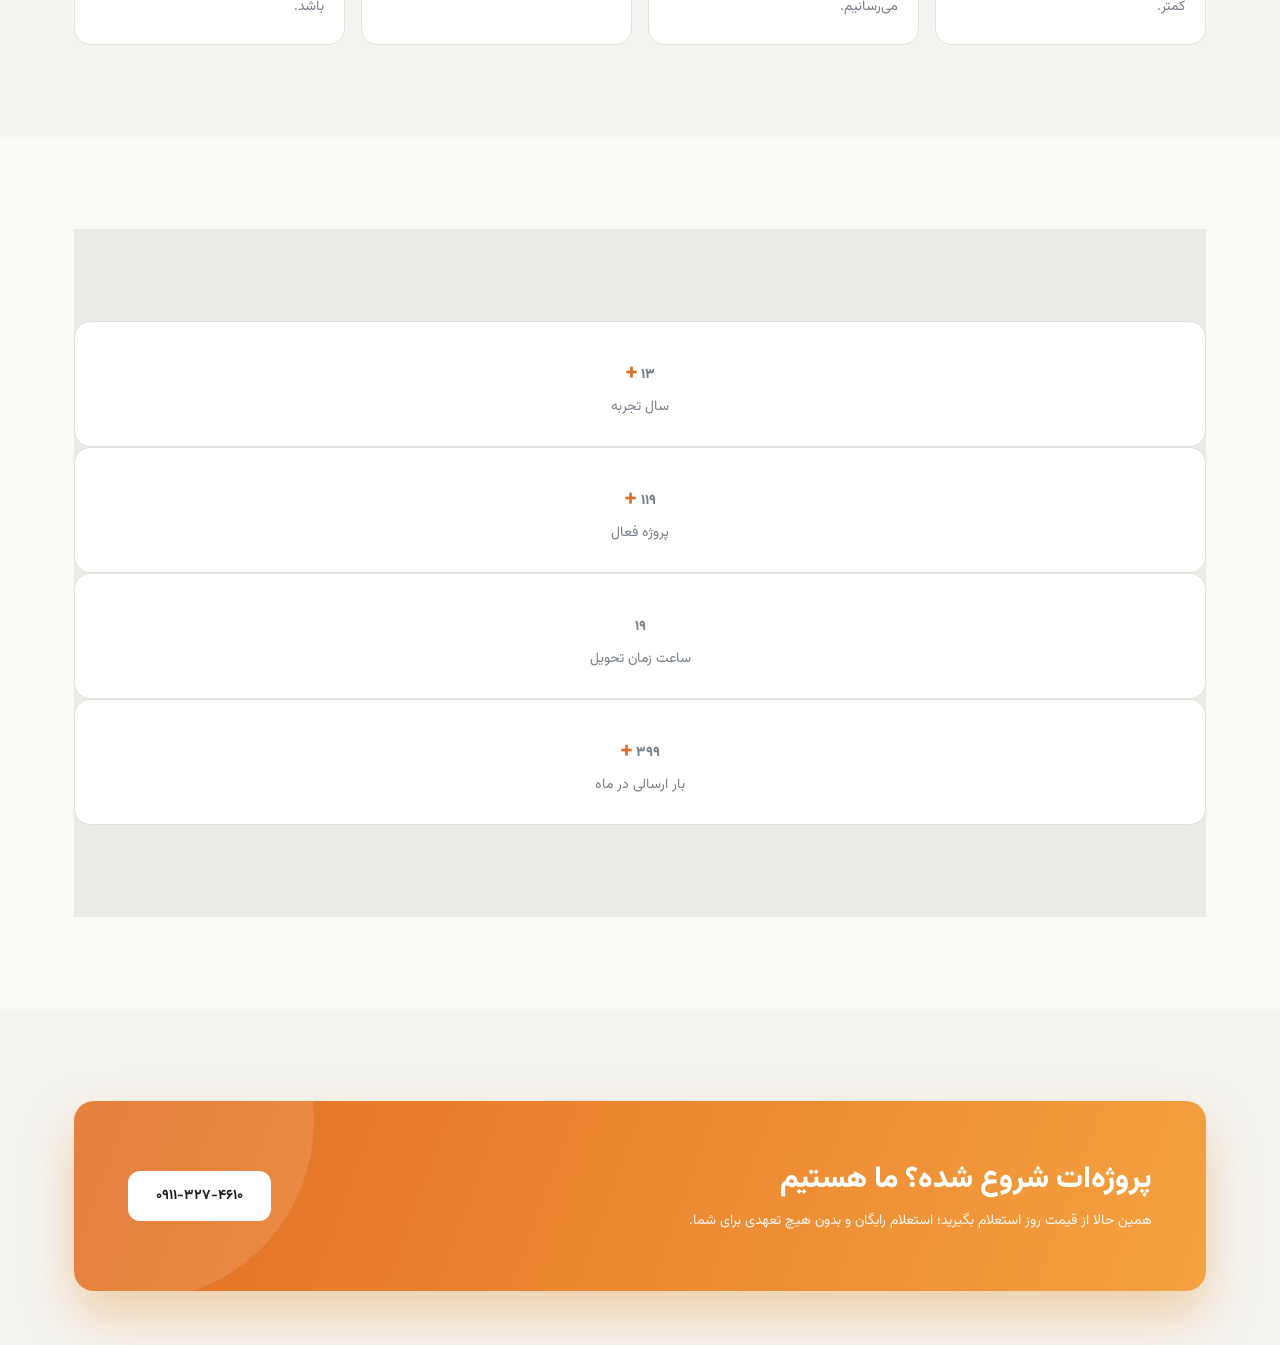
==== commit 185bac07: "fix(stats): render + suffix inline next to the digit (was superscripted away) and add missing + to h" ====
--- a/about.html
+++ b/about.html
@@ -137,7 +137,7 @@
     </nav>
     <span class="badge">۱۷ سال کنار شما</span>
     <h1>بتن‌یار؛ پخش تخصصی مصالح از سال ۱۳۸۷</h1>
-    <p>ما با یک انبار کوچک در ناحیه صنعتی کرج شروع کردیم؛ امروز ناوگان خودمان روزانه بارهای پروژه‌های زیادی را به سراسر استان می‌رساند.</p>
+    <p class="hero-sub">ما با یک انبار کوچک در ناحیه صنعتی کرج شروع کردیم؛ امروز ناوگان خودمان روزانه بارهای پروژه‌های زیادی را به سراسر استان می‌رساند.</p>
     <div class="page-hero-cta">
       <a href="products.html" class="cta">مشاهده محصولات</a>
       <a href="contact.html" class="cta-ghost">تماس با ما</a>
@@ -246,19 +246,19 @@
   <div class="container">
     <div class="stats">
       <div class="stat reveal">
-        <b class="counter" data-count="17">0</b>
+        <b><span class="counter" data-count="17">0</span><i class="unit">+</i></b>
         <span>سال تجربه</span>
       </div>
       <div class="stat reveal">
-        <b class="counter" data-count="150">0</b>
+        <b><span class="counter" data-count="150">0</span><i class="unit">+</i></b>
         <span>پروژه فعال</span>
       </div>
       <div class="stat reveal">
-        <b class="counter" data-count="24">0</b>
+        <b><span class="counter" data-count="24">0</span></b>
         <span>ساعت زمان تحویل</span>
       </div>
       <div class="stat reveal">
-        <b class="counter" data-count="500">0</b>
+        <b><span class="counter" data-count="500">0</span><i class="unit">+</i></b>
         <span>بار ارسالی در ماه</span>
       </div>
     </div>
--- a/css/style.css
+++ b/css/style.css
@@ -58,13 +58,13 @@
   --dark-muted: #9aa1ac;
 
   /* ---- Typography ---- */
-  --font: 'Vazirmatn', system-ui, -apple-system, 'Segoe UI', Tahoma, sans-serif;
-  --fs-xs: 0.8125rem;              /* 13px */
-  --fs-sm: 0.875rem;               /* 14px */
-  --fs-base: 1rem;                 /* 16px */
-  --fs-md: 1.0625rem;              /* 17px */
-  --fs-lg: 1.125rem;               /* 18px */
-  --fs-xl: 1.5rem;                 /* 24px */
+  --font: "Vazirmatn", system-ui, -apple-system, "Segoe UI", Tahoma, sans-serif;
+  --fs-xs: 0.8125rem; /* 13px */
+  --fs-sm: 0.875rem; /* 14px */
+  --fs-base: 1rem; /* 16px */
+  --fs-md: 1.0625rem; /* 17px */
+  --fs-lg: 1.125rem; /* 18px */
+  --fs-xl: 1.5rem; /* 24px */
   --fs-2xl: clamp(1.4375rem, 4.4vw, 2.25rem);
   --fs-3xl: clamp(1.875rem, 5.6vw, 3.25rem);
   --lh-tight: 1.45;
@@ -121,8 +121,10 @@
 }
 
 html {
+  font-family: var(--font);
   scroll-behavior: smooth;
   -webkit-text-size-adjust: 100%;
+  color-scheme: light;
 }
 
 @media (prefers-reduced-motion: reduce) {
@@ -140,6 +142,21 @@
   -webkit-font-smoothing: antialiased;
   text-rendering: optimizeLegibility;
   overflow-x: hidden;
+}
+
+h1,
+h2,
+h3,
+h4,
+h5,
+h6 {
+  font-family: var(--font);
+  text-wrap: balance;
+  overflow-wrap: break-word;
+}
+
+p {
+  overflow-wrap: break-word;
 }
 
 img,
@@ -252,7 +269,9 @@
   padding: var(--sp-3) 1.75rem;
   border-radius: var(--r-md);
   box-shadow: var(--shadow-accent);
-  transition: background var(--dur-fast), transform var(--dur-fast),
+  transition:
+    background var(--dur-fast),
+    transform var(--dur-fast),
     box-shadow var(--dur-fast);
 }
 
@@ -272,19 +291,22 @@
   justify-content: center;
   gap: var(--sp-2);
   background: transparent;
-  color: var(--ink);
+  color: var(--surface);
   font-weight: 600;
   font-size: var(--fs-sm);
   padding: calc(var(--sp-3) - 0.0625rem) 1.625rem;
   border: 1.5px solid var(--line);
   border-radius: var(--r-md);
-  transition: border-color var(--dur-fast), background var(--dur-fast),
+  transition:
+    border-color var(--dur-fast),
+    background var(--dur-fast),
     color var(--dur-fast);
 }
 
 .cta-ghost:hover {
   border-color: var(--ink);
   background: var(--surface);
+  color: var(--ink);
 }
 
 .badge {
@@ -391,7 +413,9 @@
   -webkit-backdrop-filter: blur(12px);
   backdrop-filter: blur(12px);
   border-bottom: 1px solid var(--line);
-  transition: box-shadow var(--dur), background 0.3s;
+  transition:
+    box-shadow var(--dur),
+    background 0.3s;
 }
 
 @supports not (backdrop-filter: blur(1px)) {
@@ -462,7 +486,9 @@
   border: 1px solid var(--line);
   border-radius: 0.6875rem;
   flex: none;
-  transition: background var(--dur-fast), border-color var(--dur-fast);
+  transition:
+    background var(--dur-fast),
+    border-color var(--dur-fast);
 }
 
 .burger:hover {
@@ -475,7 +501,9 @@
   height: 0.1375rem;
   background: var(--ink);
   border-radius: 2px;
-  transition: transform var(--dur), opacity var(--dur);
+  transition:
+    transform var(--dur),
+    opacity var(--dur);
 }
 
 .burger.open span:nth-child(1) {
@@ -502,7 +530,9 @@
   flex-direction: column;
   transform: translateX(103%);
   visibility: hidden;
-  transition: transform 0.34s var(--ease), visibility 0s 0.34s;
+  transition:
+    transform 0.34s var(--ease),
+    visibility 0s 0.34s;
   box-shadow: -14px 0 46px rgba(0, 0, 0, 0.24);
   z-index: 13000;
   overflow-y: auto;
@@ -511,7 +541,9 @@
 .drawer.open {
   transform: none;
   visibility: visible;
-  transition: transform 0.34s var(--ease), visibility 0s;
+  transition:
+    transform 0.34s var(--ease),
+    visibility 0s;
 }
 
 .drawer .nav-head {
@@ -552,7 +584,9 @@
   display: grid;
   place-items: center;
   flex: none;
-  transition: background var(--dur-fast), transform var(--dur-fast);
+  transition:
+    background var(--dur-fast),
+    transform var(--dur-fast);
 }
 
 .nav-close:hover {
@@ -576,7 +610,9 @@
   color: #303743;
   border-bottom: 1px solid var(--line);
   border-radius: 0;
-  transition: background var(--dur-fast), color var(--dur-fast);
+  transition:
+    background var(--dur-fast),
+    color var(--dur-fast);
 }
 
 .drawer .nav-links a:hover,
@@ -634,7 +670,9 @@
   background: rgba(13, 15, 19, 0.52);
   opacity: 0;
   visibility: hidden;
-  transition: opacity 0.3s, visibility 0.3s;
+  transition:
+    opacity 0.3s,
+    visibility 0.3s;
   z-index: 12000;
 }
 
@@ -667,7 +705,9 @@
     color: #4a515b;
     padding: 0.5625rem var(--sp-4);
     border-radius: 0.5625rem;
-    transition: color var(--dur-fast), background var(--dur-fast);
+    transition:
+      color var(--dur-fast),
+      background var(--dur-fast);
   }
 
   .nav-links a:hover,
@@ -680,6 +720,7 @@
   .nav-links .cta {
     padding: 0.6875rem 1.375rem;
     justify-content: center;
+    color: var(--surface);
   }
 
   .drawer,
@@ -699,7 +740,8 @@
 .hero {
   position: relative;
   isolation: isolate;
-  background: radial-gradient(75rem 37.5rem at 85% -10%, #2b3544 0%, transparent 60%),
+  background:
+    radial-gradient(75rem 37.5rem at 85% -10%, #2b3544 0%, transparent 60%),
     linear-gradient(180deg, var(--dark-2) 0%, var(--dark) 100%);
   color: #fff;
   overflow: hidden;
@@ -720,7 +762,11 @@
   height: 30rem;
   left: -12rem;
   top: -9rem;
-  background: radial-gradient(circle, rgba(226, 110, 35, 0.22) 0%, transparent 62%);
+  background: radial-gradient(
+    circle,
+    rgba(226, 110, 35, 0.22) 0%,
+    transparent 62%
+  );
   animation: drift-a 26s var(--ease) infinite alternate;
 }
 
@@ -729,7 +775,11 @@
   height: 34rem;
   right: -14rem;
   bottom: -13rem;
-  background: radial-gradient(circle, rgba(47, 158, 95, 0.14) 0%, transparent 62%);
+  background: radial-gradient(
+    circle,
+    rgba(47, 158, 95, 0.14) 0%,
+    transparent 62%
+  );
   animation: drift-b 32s var(--ease) infinite alternate;
 }
 
@@ -876,7 +926,11 @@
 }
 
 .truck-art {
-  background: radial-gradient(13.75rem 8.75rem at 60% 40%, rgba(240, 181, 96, 0.14), transparent 70%);
+  background: radial-gradient(
+    13.75rem 8.75rem at 60% 40%,
+    rgba(240, 181, 96, 0.14),
+    transparent 70%
+  );
   height: 13.125rem;
   position: relative;
 }
@@ -1050,7 +1104,7 @@
 
 @media (min-width: 48rem) {
   .fc-1 {
-    top: -2.125rem;
+    top: -3.5rem;
     right: -0.875rem;
     padding: var(--sp-3) var(--sp-4);
     transform: none;
@@ -1067,7 +1121,7 @@
   }
 
   .fc-2 {
-    bottom: -1.625rem;
+    bottom: -4.625rem;
     left: -1.25rem;
     padding: var(--sp-3) var(--sp-4);
     transform: none;
@@ -1085,7 +1139,7 @@
 
   .fc-3 {
     display: flex;
-    top: 7.5rem;
+    top: 5.5rem;
     left: -2rem;
     animation: floaty 5.5s ease-in-out 0.6s infinite;
   }
@@ -1165,7 +1219,9 @@
   border-radius: var(--r-lg);
   padding: var(--sp-6) 1.125rem;
   text-align: center;
-  transition: transform var(--dur), box-shadow var(--dur);
+  transition:
+    transform var(--dur),
+    box-shadow var(--dur);
 }
 
 .stat:hover {
@@ -1184,10 +1240,10 @@
 .stat b .unit {
   font-style: normal;
   color: var(--accent);
-  font-size: 0.55em;
+  font-size: 0.62em;
   font-weight: 800;
-  vertical-align: super;
-  margin-inline-start: 0.125em;
+  line-height: 1;
+  margin-inline-start: 0.15em;
 }
 
 .stat span {
@@ -1219,7 +1275,8 @@
   font-size: var(--fs-2xl);
   color: var(--ink);
   font-weight: 800;
-  line-height: 1.4;
+  line-height: 1.35;
+  letter-spacing: -0.3px;
   margin: var(--sp-3) 0;
 }
 
@@ -1254,7 +1311,10 @@
   border-radius: var(--r-lg);
   padding: var(--sp-6) var(--sp-5);
   background: var(--surface);
-  transition: transform var(--dur), box-shadow var(--dur), border-color var(--dur);
+  transition:
+    transform var(--dur),
+    box-shadow var(--dur),
+    border-color var(--dur);
   overflow: hidden;
 }
 
@@ -1339,7 +1399,8 @@
 .why {
   position: relative;
   isolation: isolate;
-  background: radial-gradient(56.25rem 31.25rem at 10% 10%, #232a36 0%, transparent 55%),
+  background:
+    radial-gradient(56.25rem 31.25rem at 10% 10%, #232a36 0%, transparent 55%),
     linear-gradient(180deg, var(--ink) 0%, var(--dark) 100%);
   color: #fff;
   overflow: hidden;
@@ -1355,7 +1416,11 @@
   border-radius: 50%;
   right: -9rem;
   top: -10rem;
-  background: radial-gradient(circle, rgba(226, 110, 35, 0.14), transparent 60%);
+  background: radial-gradient(
+    circle,
+    rgba(226, 110, 35, 0.14),
+    transparent 60%
+  );
   pointer-events: none;
   z-index: -1;
   animation: drift-b 30s var(--ease) infinite alternate;
@@ -1380,7 +1445,9 @@
   border: 1px solid rgba(255, 255, 255, 0.1);
   border-radius: var(--r-lg);
   padding: var(--sp-6) 1.625rem;
-  transition: background var(--dur), transform var(--dur);
+  transition:
+    background var(--dur),
+    transform var(--dur);
 }
 
 .why-card:hover {
@@ -1447,7 +1514,9 @@
   overflow: hidden;
   display: flex;
   flex-direction: column;
-  transition: transform var(--dur) var(--ease), box-shadow var(--dur) var(--ease),
+  transition:
+    transform var(--dur) var(--ease),
+    box-shadow var(--dur) var(--ease),
     border-color var(--dur);
 }
 
@@ -1460,7 +1529,12 @@
 .pc-media {
   position: relative;
   height: 9rem;
-  background: radial-gradient(circle at 50% 115%, rgba(226, 110, 35, 0.14), transparent 55%),
+  background:
+    radial-gradient(
+      circle at 50% 115%,
+      rgba(226, 110, 35, 0.14),
+      transparent 55%
+    ),
     linear-gradient(140deg, #f1f2f4, #e7eaee);
   display: grid;
   place-items: center;
@@ -1472,7 +1546,12 @@
   content: "";
   position: absolute;
   inset: 0;
-  background: linear-gradient(120deg, transparent 30%, rgba(255, 255, 255, 0.55) 50%, transparent 70%);
+  background: linear-gradient(
+    120deg,
+    transparent 30%,
+    rgba(255, 255, 255, 0.55) 50%,
+    transparent 70%
+  );
   transform: translateX(-120%);
   transition: transform 0.9s var(--ease);
   pointer-events: none;
@@ -1491,7 +1570,9 @@
   stroke-width: 1.8;
   stroke-linecap: round;
   stroke-linejoin: round;
-  transition: transform var(--dur) var(--ease), color var(--dur);
+  transition:
+    transform var(--dur) var(--ease),
+    color var(--dur);
 }
 
 .price-card:hover .pc-icon {
@@ -1600,7 +1681,10 @@
     opacity: 0;
     overflow: hidden;
     transform: translateY(0.25rem);
-    transition: opacity var(--dur), transform var(--dur), max-height var(--dur),
+    transition:
+      opacity var(--dur),
+      transform var(--dur),
+      max-height var(--dur),
       margin var(--dur);
   }
 
@@ -1643,7 +1727,9 @@
   gap: var(--sp-4);
   align-items: flex-start;
   text-align: right;
-  transition: transform var(--dur), box-shadow var(--dur);
+  transition:
+    transform var(--dur),
+    box-shadow var(--dur);
 }
 
 .step:hover {
@@ -1719,7 +1805,9 @@
   border: 1px solid var(--line);
   border-radius: var(--r-lg);
   padding: var(--sp-6);
-  transition: box-shadow var(--dur), transform var(--dur);
+  transition:
+    box-shadow var(--dur),
+    transform var(--dur);
 }
 
 .t-card:hover {
@@ -1905,7 +1993,9 @@
   font-size: var(--fs-sm);
   position: relative;
   padding-right: var(--sp-4);
-  transition: padding-right var(--dur-fast), color var(--dur-fast);
+  transition:
+    padding-right var(--dur-fast),
+    color var(--dur-fast);
 }
 
 .ft-links a::before {
@@ -1997,7 +2087,10 @@
   opacity: 0;
   visibility: hidden;
   transform: translateY(0.875rem);
-  transition: opacity var(--dur), transform var(--dur), visibility var(--dur),
+  transition:
+    opacity var(--dur),
+    transform var(--dur),
+    visibility var(--dur),
     background var(--dur);
   box-shadow: var(--shadow-lg);
   z-index: 90;
@@ -2019,7 +2112,9 @@
 .reveal {
   opacity: 0;
   transform: translateY(1.75rem);
-  transition: opacity var(--dur-slow) var(--ease), transform var(--dur-slow) var(--ease);
+  transition:
+    opacity var(--dur-slow) var(--ease),
+    transform var(--dur-slow) var(--ease);
 }
 
 .reveal.in {
@@ -2133,7 +2228,8 @@
 .page-hero {
   position: relative;
   isolation: isolate;
-  background: radial-gradient(60rem 30rem at 85% -10%, #2b3544 0%, transparent 60%),
+  background:
+    radial-gradient(60rem 30rem at 85% -10%, #2b3544 0%, transparent 60%),
     linear-gradient(180deg, var(--dark-2) 0%, var(--dark) 100%);
   color: #fff;
   overflow: hidden;
@@ -2169,17 +2265,20 @@
 }
 
 .page-hero h1 {
-  font-size: var(--fs-2xl);
+  font-size: var(--fs-3xl);
   font-weight: 800;
   line-height: var(--lh-tight);
+  letter-spacing: -0.5px;
   margin-top: var(--sp-4);
-}
-
-.page-hero .hero-sub {
+  max-width: 40rem;
+}
+
+.page-hero .hero-sub,
+.page-hero > .container > p {
   color: var(--dark-muted);
-  font-size: var(--fs-base);
+  font-size: var(--fs-md);
   max-width: 36rem;
-  margin-top: var(--sp-2);
+  margin-top: var(--sp-3);
 }
 
 .crumbs ol {
@@ -2271,7 +2370,9 @@
   font: inherit;
   font-size: var(--fs-sm);
   color: var(--text);
-  transition: border-color var(--dur-fast), box-shadow var(--dur-fast);
+  transition:
+    border-color var(--dur-fast),
+    box-shadow var(--dur-fast);
 }
 
 .filter-search input::placeholder {
@@ -2298,8 +2399,12 @@
   font-size: var(--fs-sm);
   padding: 0.5rem var(--sp-4);
   border-radius: var(--r-full);
-  transition: border-color var(--dur-fast), color var(--dur-fast),
-    background var(--dur-fast), box-shadow var(--dur-fast), transform var(--dur-fast);
+  transition:
+    border-color var(--dur-fast),
+    color var(--dur-fast),
+    background var(--dur-fast),
+    box-shadow var(--dur-fast),
+    transform var(--dur-fast);
 }
 
 .chip:hover {
@@ -2381,7 +2486,12 @@
 
 .ps-media {
   position: relative;
-  background: radial-gradient(circle at 50% 115%, rgba(226, 110, 35, 0.16), transparent 55%),
+  background:
+    radial-gradient(
+      circle at 50% 115%,
+      rgba(226, 110, 35, 0.16),
+      transparent 55%
+    ),
     linear-gradient(140deg, #f1f2f4, #e7eaee);
   border: 1px solid var(--line);
   border-radius: var(--r-xl);
@@ -2407,7 +2517,8 @@
   font-size: var(--fs-2xl);
   color: var(--ink);
   font-weight: 800;
-  line-height: 1.4;
+  line-height: 1.35;
+  letter-spacing: -0.3px;
   margin-bottom: var(--sp-3);
 }
 
@@ -2562,6 +2673,8 @@
   font-size: var(--fs-2xl);
   color: var(--ink);
   font-weight: 800;
+  line-height: 1.35;
+  letter-spacing: -0.3px;
   margin-bottom: var(--sp-4);
 }
 
@@ -2714,7 +2827,9 @@
   border: 1px solid var(--line);
   border-radius: var(--r-lg);
   padding: var(--sp-6) var(--sp-5);
-  transition: transform var(--dur), box-shadow var(--dur);
+  transition:
+    transform var(--dur),
+    box-shadow var(--dur);
 }
 
 .value-card:hover {
@@ -2782,7 +2897,9 @@
   border-radius: var(--r-lg);
   padding: var(--sp-6) var(--sp-5);
   text-align: center;
-  transition: transform var(--dur), box-shadow var(--dur);
+  transition:
+    transform var(--dur),
+    box-shadow var(--dur);
 }
 
 .info-card:hover {
@@ -2897,7 +3014,9 @@
   font: inherit;
   font-size: var(--fs-sm);
   color: var(--text);
-  transition: border-color var(--dur-fast), box-shadow var(--dur-fast);
+  transition:
+    border-color var(--dur-fast),
+    box-shadow var(--dur-fast);
 }
 
 .input::placeholder {
@@ -2981,7 +3100,9 @@
   background: var(--surface);
   border: 1px solid var(--line);
   border-radius: var(--r-lg);
-  transition: border-color var(--dur), box-shadow var(--dur);
+  transition:
+    border-color var(--dur),
+    box-shadow var(--dur);
 }
 
 .faq-item.open {
@@ -3034,5 +3155,3 @@
   color: var(--muted);
   line-height: 2;
 }
-
-
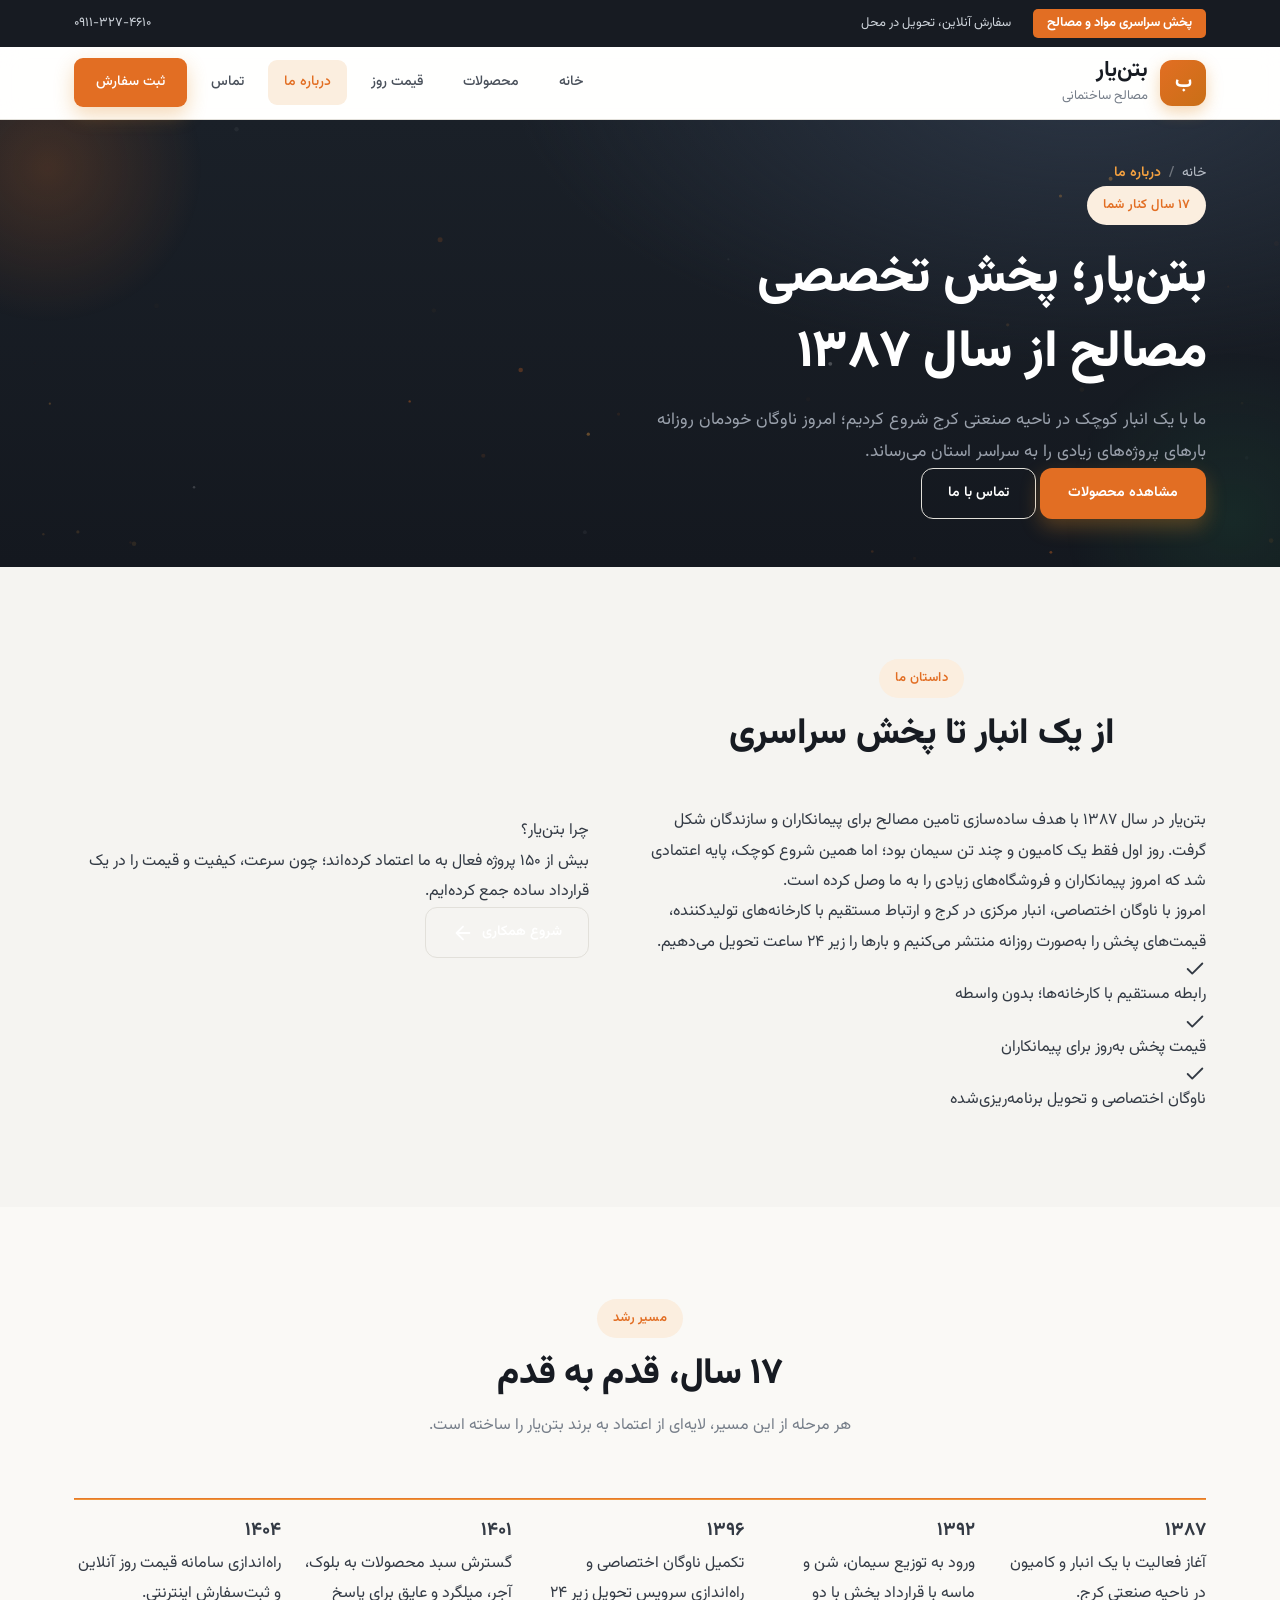
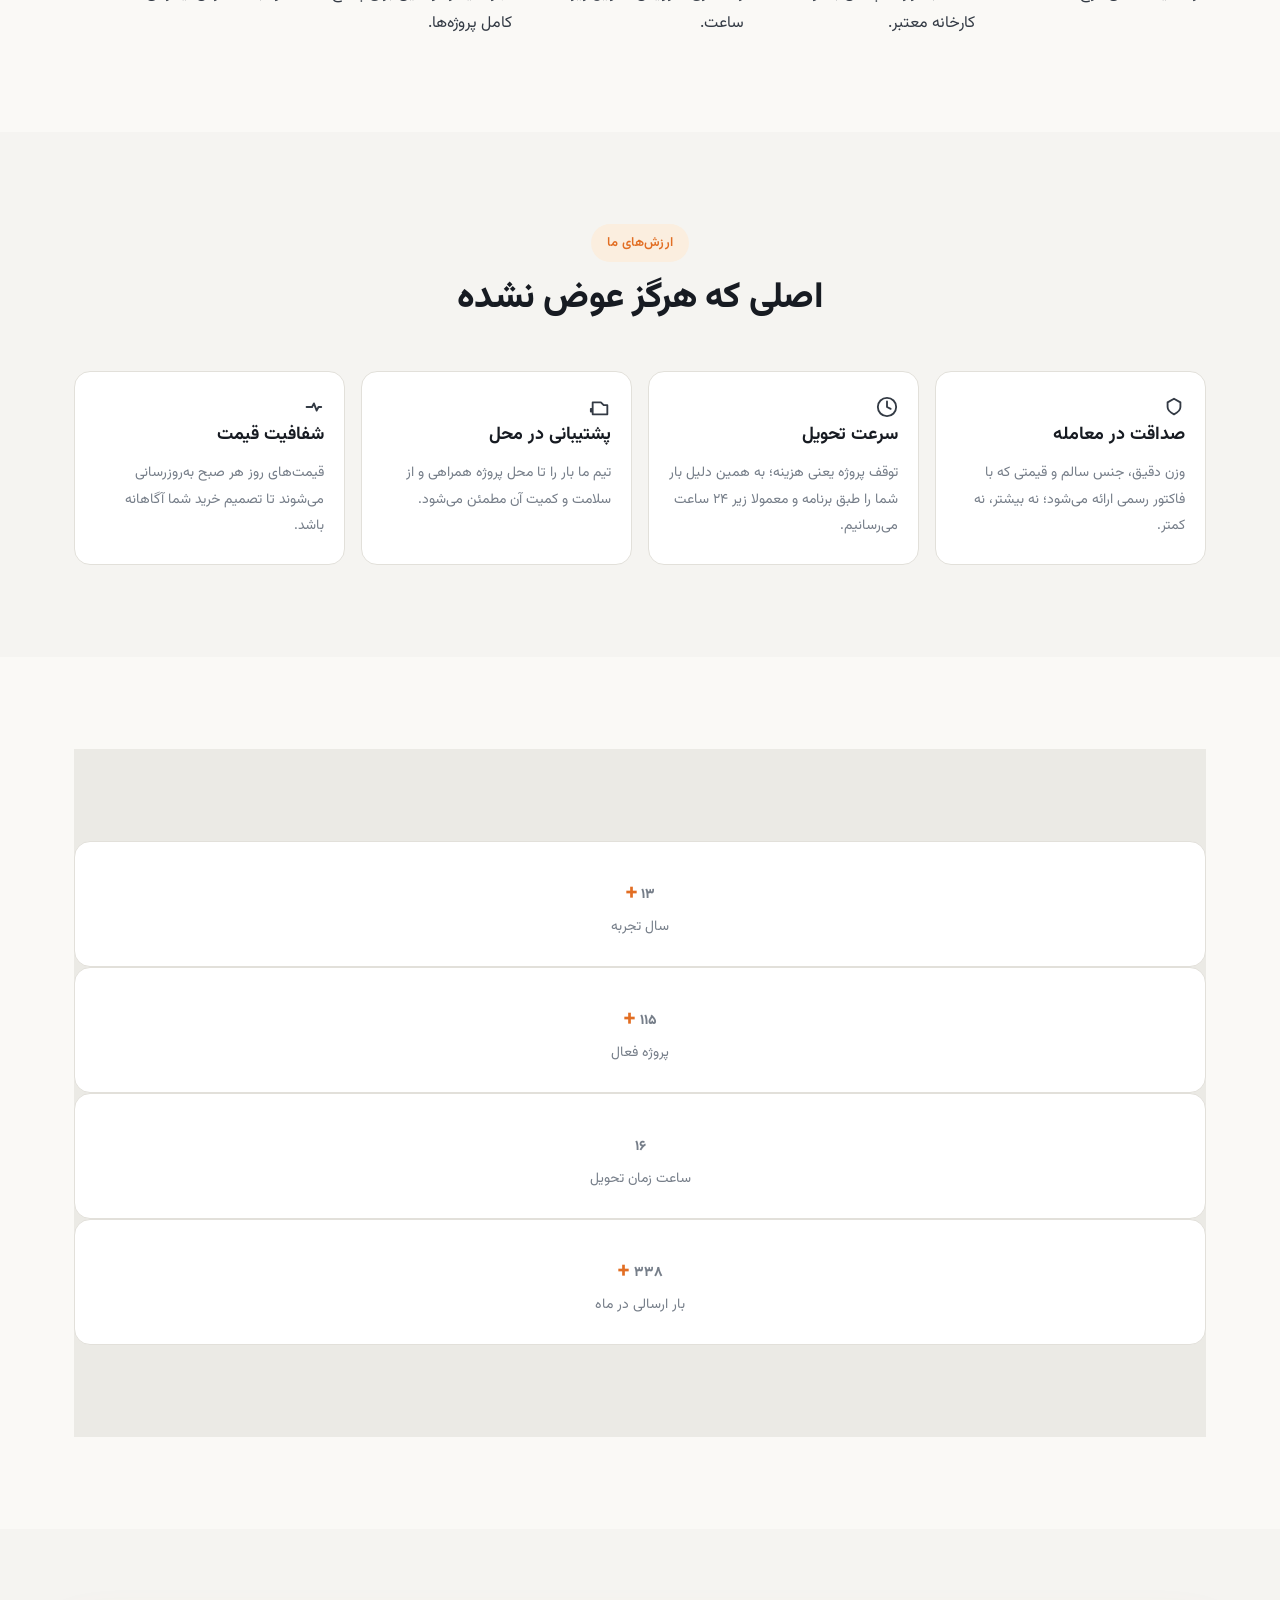
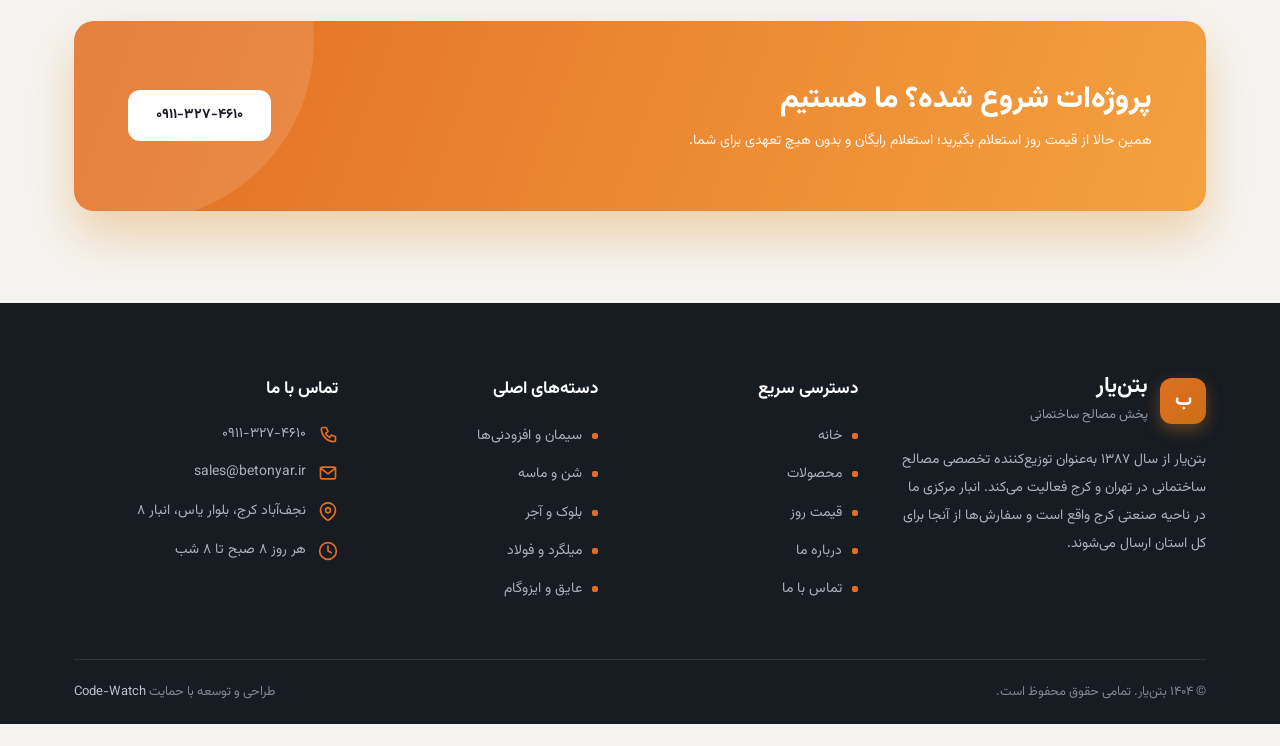
==== commit ff2b0df8: "update about page" ====
--- a/about.html
+++ b/about.html
@@ -328,6 +328,9 @@
   </div>
 </footer>
 
+<a class="wa-fab" href="https://wa.me/989113274610" target="_blank" rel="noopener" aria-label="گفتگو در واتساپ"><svg class="ic"><use href="#i-wa"/></svg></a>
+
+<!-- ============ Back to top ============ -->
 <button id="toTop" aria-label="بازگشت به بالا"><svg class="ic"><use href="#i-up"/></svg></button>
 
 </body>
--- a/css/style.css
+++ b/css/style.css
@@ -685,6 +685,11 @@
   overflow: hidden;
 }
 
+/* Desktop nav is hidden by default; burger + drawer serve mobile/tablet */
+.nav {
+  display: none;
+}
+
 /* Desktop navigation */
 @media (min-width: 64rem) {
   .nav {
@@ -997,8 +1002,8 @@
 }
 
 .fc-1 {
-  top: -1.375rem;
-  right: -0.375rem;
+  top: -1.25rem;
+  right: 0.75rem;
   padding: 0.625rem 0.875rem;
   transform: scale(0.92);
   animation: floaty 5s ease-in-out infinite;
@@ -1015,8 +1020,8 @@
 }
 
 .fc-2 {
-  bottom: -1.125rem;
-  left: -0.5rem;
+  bottom: -1.25rem;
+  left: 0.75rem;
   padding: 0.625rem 0.875rem;
   transform: scale(0.92);
   animation: floaty 6s ease-in-out 1s infinite;
@@ -1104,8 +1109,8 @@
 
 @media (min-width: 48rem) {
   .fc-1 {
-    top: -3.5rem;
-    right: -0.875rem;
+    top: -1.75rem;
+    right: 1.25rem;
     padding: var(--sp-3) var(--sp-4);
     transform: none;
   }
@@ -1121,8 +1126,8 @@
   }
 
   .fc-2 {
-    bottom: -4.625rem;
-    left: -1.25rem;
+    bottom: -1.75rem;
+    left: 1.25rem;
     padding: var(--sp-3) var(--sp-4);
     transform: none;
   }
@@ -1139,8 +1144,8 @@
 
   .fc-3 {
     display: flex;
-    top: 5.5rem;
-    left: -2rem;
+    top: 4.5rem;
+    left: 1.25rem;
     animation: floaty 5.5s ease-in-out 0.6s infinite;
   }
 }
@@ -1150,6 +1155,23 @@
     grid-template-columns: 1.05fr 0.95fr;
     gap: 3.5rem;
     padding: 5.75rem 0 6.75rem;
+  }
+
+  /* Desktop two-column hero — cards may lean out of the visual into the column gap */
+  .fc-1 {
+    top: -2.5rem;
+    right: -0.5rem;
+  }
+
+  .fc-2 {
+    bottom: -2.5rem;
+    left: -0.5rem;
+  }
+
+  .fc-3 {
+    top: 6rem;
+    right: auto;
+    left: -0.5rem;
   }
 }
 
@@ -1503,45 +1525,66 @@
 
 .price-grid {
   display: grid;
-  grid-template-columns: repeat(auto-fill, minmax(16rem, 1fr));
+  grid-template-columns: repeat(auto-fill, minmax(15.5rem, 1fr));
   gap: var(--sp-3);
 }
 
+.price-grid > * {
+  min-width: 0;
+}
+
 .price-card {
+  position: relative;
+  display: flex;
+  flex-direction: column;
   background: var(--surface);
   border: 1px solid var(--line);
   border-radius: var(--r-xl);
   overflow: hidden;
-  display: flex;
-  flex-direction: column;
   transition:
     transform var(--dur) var(--ease),
     box-shadow var(--dur) var(--ease),
     border-color var(--dur);
 }
 
-.price-card:hover {
-  transform: translateY(-0.375rem);
-  box-shadow: var(--shadow-lg);
-  border-color: transparent;
+.price-card:hover,
+.price-card:focus-within {
+  transform: translateY(-0.5rem);
+  box-shadow: 0 24px 48px rgba(23, 27, 34, 0.1);
+  border-color: var(--line-strong);
 }
 
 .pc-media {
   position: relative;
-  height: 9rem;
+  height: 10.5rem;
   background:
     radial-gradient(
-      circle at 50% 115%,
-      rgba(226, 110, 35, 0.14),
-      transparent 55%
+      circle at 50% 120%,
+      rgba(226, 110, 35, 0.18),
+      transparent 58%
     ),
-    linear-gradient(140deg, #f1f2f4, #e7eaee);
+    linear-gradient(160deg, #f0f1f4, #e4e7ec);
   display: grid;
   place-items: center;
   overflow: hidden;
   isolation: isolate;
 }
 
+/* subtle blueprint grid backdrop */
+.pc-media::before {
+  content: "";
+  position: absolute;
+  inset: 0;
+  z-index: -1;
+  background-image:
+    linear-gradient(rgba(23, 27, 34, 0.05) 1px, transparent 1px),
+    linear-gradient(90deg, rgba(23, 27, 34, 0.05) 1px, transparent 1px);
+  background-size: 1.375rem 1.375rem;
+  -webkit-mask-image: radial-gradient(circle at 50% 70%, #000 0%, transparent 78%);
+  mask-image: radial-gradient(circle at 50% 70%, #000 0%, transparent 78%);
+}
+
+/* shine sweep */
 .pc-media::after {
   content: "";
   position: absolute;
@@ -1549,35 +1592,41 @@
   background: linear-gradient(
     120deg,
     transparent 30%,
-    rgba(255, 255, 255, 0.55) 50%,
+    rgba(255, 255, 255, 0.6) 50%,
     transparent 70%
   );
-  transform: translateX(-120%);
+  transform: translateX(-130%) skewX(-8deg);
   transition: transform 0.9s var(--ease);
   pointer-events: none;
 }
 
-.price-card:hover .pc-media::after {
-  transform: translateX(120%);
+.price-card:hover .pc-media::after,
+.price-card:focus-within .pc-media::after {
+  transform: translateX(130%) skewX(-8deg);
 }
 
 .pc-icon {
-  width: 4.5rem;
-  height: 4.5rem;
-  color: var(--muted);
+  width: 5.25rem;
+  height: 5.25rem;
+  padding: 1.15rem;
+  border-radius: 1.375rem;
+  background: var(--surface);
+  box-shadow: 0 14px 30px rgba(23, 27, 34, 0.14);
+  color: var(--accent);
   fill: none;
   stroke: currentColor;
-  stroke-width: 1.8;
+  stroke-width: 1.7;
   stroke-linecap: round;
   stroke-linejoin: round;
   transition:
     transform var(--dur) var(--ease),
+    box-shadow var(--dur) var(--ease),
     color var(--dur);
 }
 
 .price-card:hover .pc-icon {
-  color: var(--accent);
-  transform: scale(1.1) translateY(-0.25rem);
+  transform: translateY(-0.3rem) scale(1.05);
+  box-shadow: 0 18px 34px rgba(226, 110, 35, 0.24);
 }
 
 .pc-tag {
@@ -1588,23 +1637,27 @@
   color: #fff;
   font-size: 0.71875rem;
   font-weight: 700;
-  padding: 0.25rem 0.6875rem;
+  letter-spacing: 0.2px;
+  padding: 0.3125rem 0.75rem;
   border-radius: var(--r-full);
   z-index: 2;
-  box-shadow: var(--shadow-sm);
+  box-shadow: 0 6px 14px rgba(201, 122, 28, 0.35);
 }
 
 .pc-tag--stock {
   background: linear-gradient(135deg, var(--green), var(--green-strong));
+  box-shadow: 0 6px 14px rgba(47, 158, 95, 0.32);
 }
 
 .pc-tag--sale {
   background: linear-gradient(135deg, var(--blue), var(--blue-strong));
+  box-shadow: 0 6px 14px rgba(47, 107, 179, 0.32);
 }
 
 .pc-body {
   display: flex;
   flex-direction: column;
+  flex: 1;
   gap: var(--sp-4);
   padding: var(--sp-5);
 }
@@ -1644,57 +1697,49 @@
   font-size: var(--fs-xs);
   color: var(--muted);
   background: var(--bg-soft);
+  border: 1px solid var(--line);
   padding: 0.25rem 0.625rem;
   border-radius: var(--r-full);
   white-space: nowrap;
 }
 
+/* Always-visible action link — full-width outline CTA */
 .pc-link {
   display: inline-flex;
   align-items: center;
-  gap: 0.375rem;
-  font-size: var(--fs-sm);
-  font-weight: 600;
+  justify-content: center;
+  gap: 0.5rem;
+  width: 100%;
+  padding: 0.6875rem var(--sp-4);
+  border: 1.5px solid var(--accent);
+  border-radius: var(--r-md);
+  background: var(--surface);
   color: var(--accent);
-  transition: gap var(--dur-fast);
+  font-size: var(--fs-sm);
+  font-weight: 700;
+  transition:
+    background var(--dur-fast),
+    color var(--dur-fast),
+    box-shadow var(--dur-fast),
+    transform var(--dur-fast);
 }
 
 .pc-link .ic {
-  width: 1.125rem;
-  height: 1.125rem;
+  width: 1rem;
+  height: 1rem;
   transition: transform var(--dur-fast);
 }
 
-.pc-link:hover {
-  gap: 0.625rem;
+.pc-link:hover,
+.pc-link:focus-visible {
+  background: var(--accent);
+  color: #fff;
+  box-shadow: var(--shadow-accent);
+  transform: translateY(-0.125rem);
 }
 
 .pc-link:hover .ic {
-  transform: translateX(-0.125rem);
-}
-
-/* On precise-pointer devices the inquiry link reveals on hover */
-@media (hover: hover) and (pointer: fine) {
-  .pc-link {
-    max-height: 0;
-    margin: calc(-1 * var(--sp-4)) 0 0; /* cancel the flex gap while collapsed */
-    opacity: 0;
-    overflow: hidden;
-    transform: translateY(0.25rem);
-    transition:
-      opacity var(--dur),
-      transform var(--dur),
-      max-height var(--dur),
-      margin var(--dur);
-  }
-
-  .price-card:hover .pc-link,
-  .price-card:focus-within .pc-link {
-    max-height: 2rem;
-    margin: 0;
-    opacity: 1;
-    transform: none;
-  }
+  transform: translateX(-0.1875rem);
 }
 
 @media (min-width: 64rem) {
@@ -2504,8 +2549,11 @@
 }
 
 .ps-media .pc-icon {
-  width: 9rem;
-  height: 9rem;
+  width: 8.5rem;
+  height: 8.5rem;
+  padding: 1.75rem;
+  border-radius: 2rem;
+  box-shadow: 0 24px 48px rgba(23, 27, 34, 0.16);
 }
 
 .ps-media .pc-tag {
@@ -2941,23 +2989,6 @@
   gap: var(--sp-8);
 }
 
-.map-wrap {
-  position: relative;
-  border: 1px solid var(--line);
-  border-radius: var(--r-xl);
-  overflow: hidden;
-  min-height: 22rem;
-  box-shadow: var(--shadow);
-}
-
-.map-wrap iframe {
-  position: absolute;
-  inset: 0;
-  width: 100%;
-  height: 100%;
-  border: 0;
-}
-
 @media (min-width: 64rem) {
   .info-grid {
     grid-template-columns: repeat(4, 1fr);
@@ -3155,3 +3186,328 @@
   color: var(--muted);
   line-height: 2;
 }
+
+/* --------------------------------------------------------------------------
+   29 · Responsive polish & fine-tuning
+   -------------------------------------------------------------------------- */
+
+/* Wide text never overflows its grid cell */
+.cat-grid > *,
+.why-grid > *,
+.t-grid > *,
+.step-grid > *,
+.value-grid > *,
+.info-grid > *,
+.about-grid > * {
+  min-width: 0;
+}
+
+/* Scrollable spec table on narrow screens */
+.spec-wrap {
+  overflow-x: auto;
+  -webkit-overflow-scrolling: touch;
+}
+
+.spec-table {
+  min-width: 28rem;
+}
+
+/* Small phones (<= 575px) */
+@media (max-width: 35.99rem) {
+  .hero-in {
+    padding: 2.5rem 0 4rem;
+  }
+
+  .page-hero {
+    padding: 2rem 0 2.5rem;
+  }
+
+  .pc-media {
+    height: 8.75rem;
+  }
+
+  .pc-icon {
+    width: 4.5rem;
+    height: 4.5rem;
+    padding: 1rem;
+    border-radius: 1.125rem;
+  }
+
+  .ps-media .pc-icon {
+    width: 6.5rem;
+    height: 6.5rem;
+    padding: 1.4rem;
+    border-radius: 1.5rem;
+  }
+
+  .ps-media {
+    min-height: 15rem;
+    padding: var(--sp-8) var(--sp-4);
+  }
+
+  .cta-band {
+    padding: 2rem 1.375rem;
+  }
+
+  .truck-card {
+    padding: var(--sp-4);
+  }
+
+  .truck-art {
+    height: 10.5rem;
+  }
+
+  .stat b {
+    font-size: 1.75rem;
+  }
+
+  .spec-table th,
+  .spec-table td {
+    padding: var(--sp-3) var(--sp-4);
+  }
+
+  .info-card {
+    padding: var(--sp-5) var(--sp-3);
+  }
+
+  .ps-price {
+    font-size: 1.5rem;
+  }
+
+  .ps-price-box {
+    padding: var(--sp-3) var(--sp-4);
+  }
+
+  .ps-ctas .cta,
+  .ps-ctas .cta-ghost {
+    width: 100%;
+  }
+
+  .faq-btn {
+    font-size: var(--fs-sm);
+  }
+
+  .mc-head {
+    padding: var(--sp-3) var(--sp-4);
+  }
+
+  .mc-route {
+    padding: 0.4375rem 0.75rem;
+  }
+
+  .filter-search {
+    max-width: none;
+  }
+
+  .about-facts {
+    grid-template-columns: 1fr;
+  }
+
+  .crumbs {
+    font-size: var(--fs-xs);
+  }
+}
+
+/* Landscape phones — keep the fold tight */
+@media (max-height: 30rem) and (orientation: landscape) {
+  .hero-in {
+    padding: 1.75rem 0 2.5rem;
+  }
+
+  .hero-visual,
+  .hero-points {
+    display: none;
+  }
+}
+
+/* Tablet (48rem–64rem) spacing tune */
+@media (min-width: 48rem) and (max-width: 63.99rem) {
+  .cat-grid {
+    gap: var(--sp-4);
+  }
+
+  .hero-in {
+    gap: 2.25rem;
+  }
+
+  .ps-media {
+    min-height: 16rem;
+  }
+}
+
+/* Notch / safe-area insets */
+@supports (padding: env(safe-area-inset-bottom)) {
+  .drawer .nav-foot {
+    padding-bottom: calc(1.75rem + env(safe-area-inset-bottom));
+  }
+
+  #toTop {
+    bottom: calc(1.125rem + env(safe-area-inset-bottom));
+  }
+}
+
+/* --------------------------------------------------------------------------
+    30 · Ambient canvas particles (hero / page-hero)
+   -------------------------------------------------------------------------- */
+.ambient {
+  position: absolute;
+  inset: 0;
+  z-index: -1;
+  pointer-events: none;
+}
+
+/* --------------------------------------------------------------------------
+   28 · Map location card (contact page)
+   -------------------------------------------------------------------------- */
+.map-card {
+  border: 1px solid var(--line);
+  border-radius: var(--r-xl);
+  overflow: hidden;
+  background: var(--surface);
+  box-shadow: var(--shadow);
+}
+
+.mc-head {
+  display: flex;
+  align-items: center;
+  gap: var(--sp-3);
+  padding: var(--sp-4) var(--sp-5);
+  border-bottom: 1px solid var(--line);
+}
+
+.mc-head .ic-wrap {
+  width: 2.875rem;
+  height: 2.875rem;
+  border-radius: var(--r-md);
+  background: var(--accent-soft);
+  color: var(--accent);
+  display: grid;
+  place-items: center;
+  flex: none;
+}
+
+.mc-head .ic-wrap .ic {
+  width: 1.375rem;
+  height: 1.375rem;
+}
+
+.mc-meta {
+  flex: 1;
+  min-width: 0;
+}
+
+.mc-meta b {
+  display: block;
+  font-size: var(--fs-base);
+  color: var(--ink);
+  line-height: 1.5;
+}
+
+.mc-meta span {
+  display: block;
+  font-size: var(--fs-xs);
+  color: var(--muted);
+  white-space: nowrap;
+  overflow: hidden;
+  text-overflow: ellipsis;
+}
+
+.mc-route {
+  flex: none;
+  display: inline-flex;
+  align-items: center;
+  gap: 0.375rem;
+  font-size: var(--fs-xs);
+  font-weight: 700;
+  color: var(--accent);
+  background: var(--accent-soft);
+  border-radius: var(--r-full);
+  padding: 0.5rem 0.875rem;
+  transition:
+    background var(--dur-fast),
+    color var(--dur-fast);
+}
+
+.mc-route:hover {
+  background: var(--accent);
+  color: #fff;
+}
+
+.mc-map {
+  position: relative;
+  height: 18.5rem;
+  overflow: hidden;
+  background: var(--bg-soft);
+}
+
+.mc-map iframe {
+  position: absolute;
+  inset: 0;
+  width: 100%;
+  height: 100%;
+  border: 0;
+  filter: saturate(0.85) contrast(1.02) brightness(1.02);
+}
+
+.mc-pin {
+  position: absolute;
+  top: 50%;
+  left: 50%;
+  width: 2.25rem;
+  height: 2.25rem;
+  transform: translate(-50%, -100%);
+  pointer-events: none;
+}
+
+.mc-pin i {
+  position: absolute;
+  inset: 0;
+  border-radius: 50% 50% 50% 0;
+  background: linear-gradient(135deg, var(--accent-2), var(--accent-deep));
+  transform: rotate(-45deg);
+  box-shadow: 0 10px 20px rgba(201, 111, 22, 0.45);
+}
+
+.mc-pin i::after {
+  content: "";
+  position: absolute;
+  inset: 0.55rem;
+  border-radius: 50%;
+  background: #fff;
+}
+
+.mc-pin::before {
+  content: "";
+  position: absolute;
+  bottom: 0.25rem;
+  left: 50%;
+  width: 2.75rem;
+  height: 2.75rem;
+  border-radius: 50%;
+  background: rgba(226, 110, 35, 0.28);
+  transform: translateX(-50%);
+  animation: pin-pulse 2.4s ease-out infinite;
+}
+
+@keyframes pin-pulse {
+  0% {
+    transform: translateX(-50%) scale(0.4);
+    opacity: 0.9;
+  }
+  100% {
+    transform: translateX(-50%) scale(1.6);
+    opacity: 0;
+  }
+}
+
+@media (min-width: 48rem) {
+  .mc-map {
+    height: 20rem;
+  }
+}
+
+@media (min-width: 64rem) {
+  .mc-map {
+    height: 21.5rem;
+  }
+}
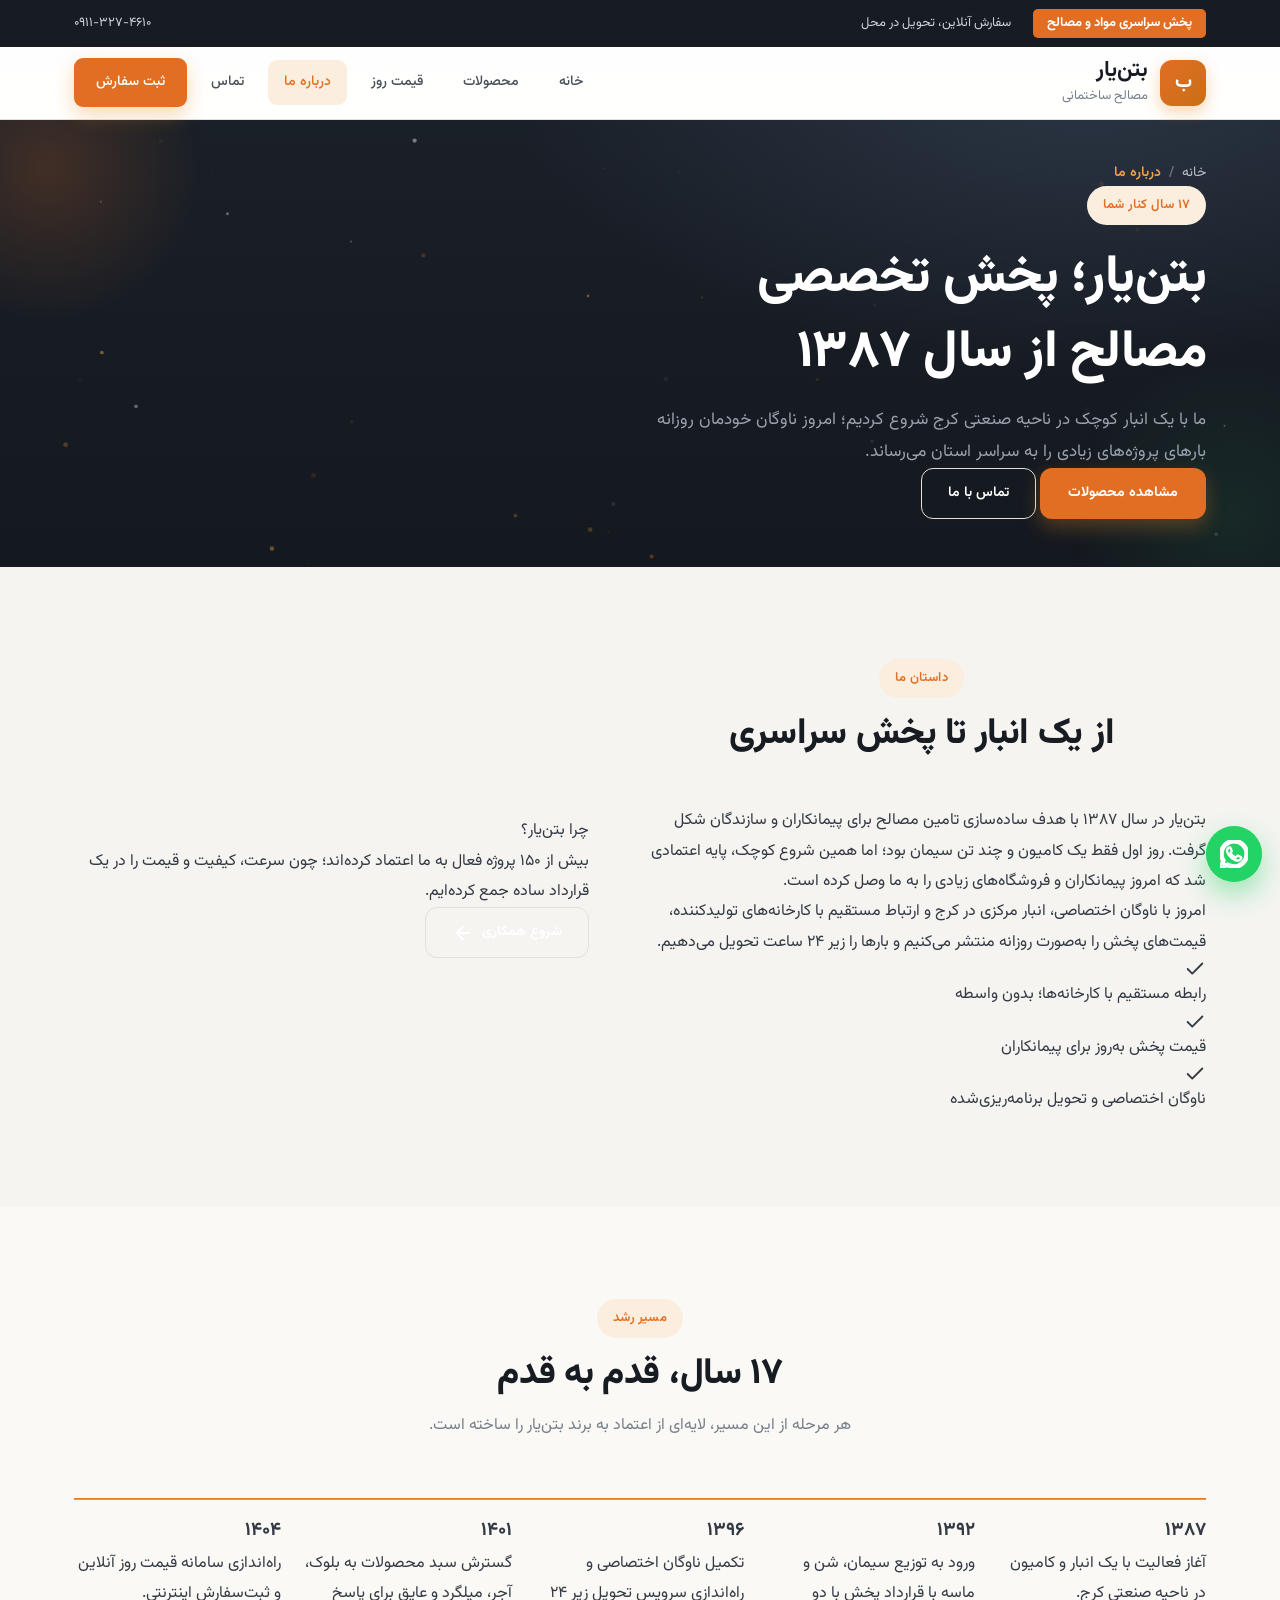
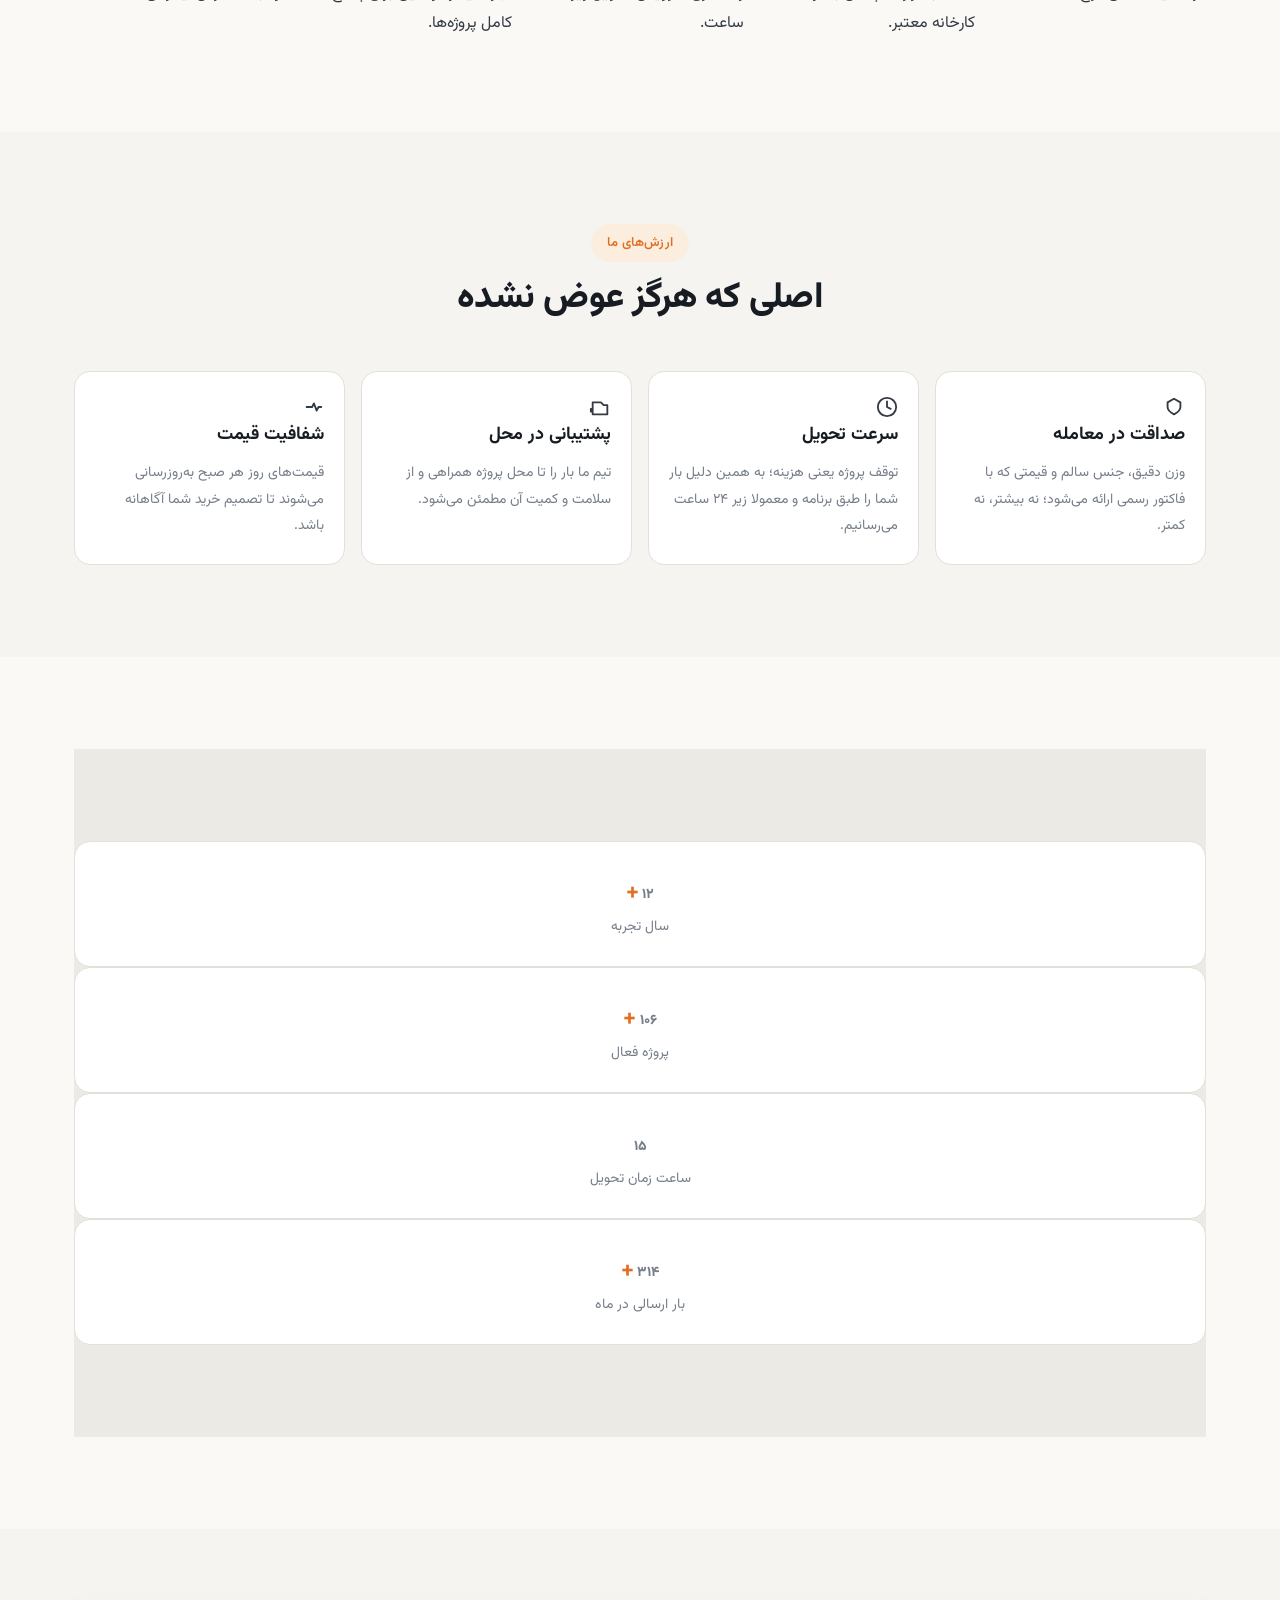
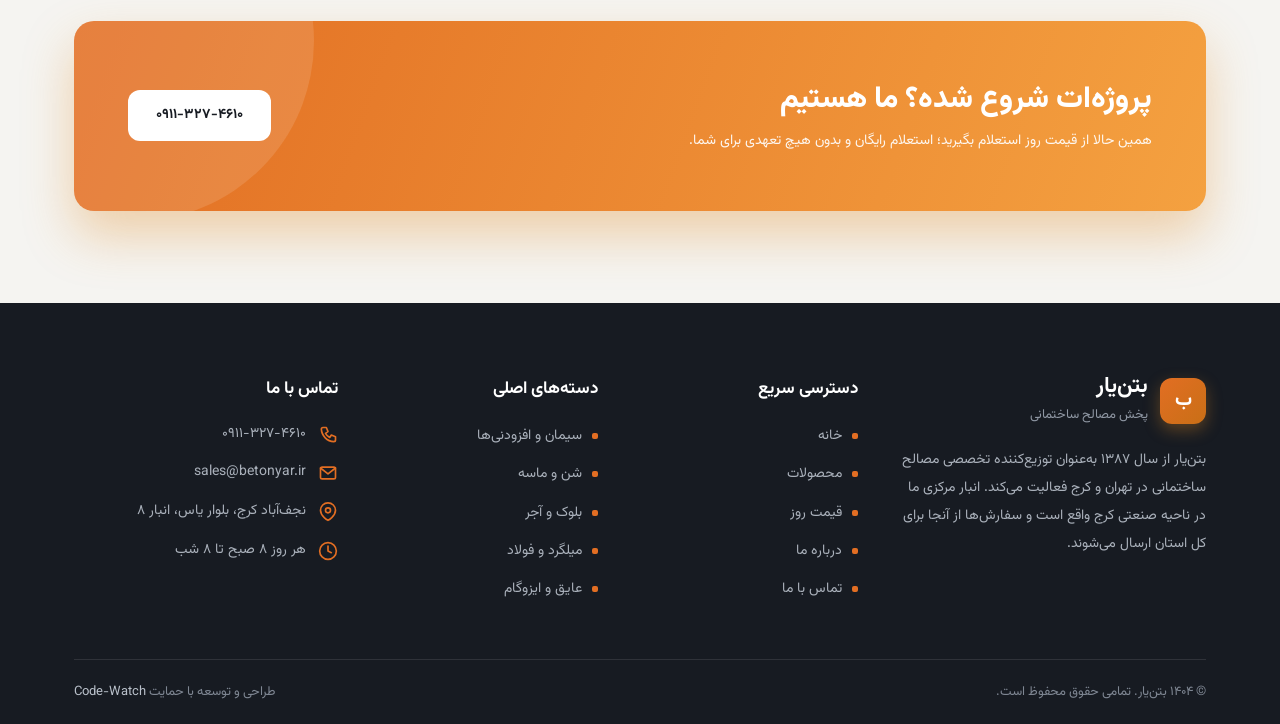
==== commit 46f5bb9f: "fix(icons): add missing i-wa sprite symbol to products, about, contact, product pages" ====
--- a/about.html
+++ b/about.html
@@ -63,6 +63,7 @@
   <symbol id="i-pin" viewBox="0 0 24 24"><path d="M21 10c0 7-9 12-9 12S3 17 3 10a9 9 0 0 1 18 0z"/><circle cx="12" cy="10" r="3"/></symbol>
   <symbol id="i-clock" viewBox="0 0 24 24"><circle cx="12" cy="12" r="10"/><path d="M12 6v6l4 2"/></symbol>
   <symbol id="i-search" viewBox="0 0 24 24"><circle cx="11" cy="11" r="7"/><path d="m21 21-4.35-4.35"/></symbol>
+  <symbol id="i-wa" viewBox="0 0 24 24"><path d="M17.472 14.382c-.297-.149-1.758-.867-2.03-.967-.273-.099-.471-.148-.67.15-.197.297-.767.966-.94 1.164-.173.199-.347.223-.644.075-.297-.15-1.255-.463-2.39-1.475-.883-.788-1.48-1.761-1.653-2.059-.173-.297-.018-.458.13-.606.134-.133.298-.347.446-.52.149-.174.198-.298.298-.497.099-.198.05-.371-.025-.52-.075-.149-.669-1.612-.916-2.207-.242-.579-.487-.5-.669-.51-.173-.008-.371-.01-.57-.01-.198 0-.52.074-.792.372-.272.297-1.04 1.016-1.04 2.479 0 1.462 1.065 2.875 1.213 3.074.149.198 2.096 3.2 5.077 4.487.709.306 1.262.489 1.694.625.712.227 1.36.195 1.871.118.571-.085 1.758-.719 2.006-1.413.248-.694.248-1.289.173-1.413-.074-.124-.272-.198-.57-.347m-5.421 7.403h-.004a9.87 9.87 0 01-5.031-1.378l-.361-.214-3.741.982.998-3.648-.235-.374a9.86 9.86 0 01-1.51-5.26c.001-5.45 4.436-9.884 9.888-9.884 2.64 0 5.122 1.03 6.988 2.898a9.825 9.825 0 012.893 6.994c-.003 5.45-4.437 9.884-9.885 9.884m8.413-18.297A11.815 11.815 0 0012.05 0C5.495 0 .16 5.335.157 11.892c0 2.096.547 4.142 1.588 5.945L.057 24l6.305-1.654a11.882 11.882 0 005.683 1.448h.005c6.554 0 11.89-5.335 11.893-11.893a11.821 11.821 0 00-3.48-8.413z"/></symbol>
 </svg>
 
 <!-- ============ Top bar ============ -->
--- a/css/style.css
+++ b/css/style.css
@@ -893,6 +893,7 @@
   border: 1px solid rgba(255, 255, 255, 0.09);
   border-radius: var(--r-xl);
   padding: var(--sp-5);
+  padding-top: 4rem;
   box-shadow: 0 30px 60px rgba(0, 0, 0, 0.4);
 }
 
@@ -1005,7 +1006,6 @@
   top: -1.25rem;
   right: 0.75rem;
   padding: 0.625rem 0.875rem;
-  transform: scale(0.92);
   animation: floaty 5s ease-in-out infinite;
 }
 
@@ -1020,10 +1020,10 @@
 }
 
 .fc-2 {
-  bottom: -1.25rem;
+  top: 9.5rem;
+  bottom: auto;
   left: 0.75rem;
   padding: 0.625rem 0.875rem;
-  transform: scale(0.92);
   animation: floaty 6s ease-in-out 1s infinite;
 }
 
@@ -1126,8 +1126,10 @@
   }
 
   .fc-2 {
-    bottom: -1.75rem;
-    left: 1.25rem;
+    top: 13.5rem;
+    bottom: auto;
+    left: auto;
+    right: 1.25rem;
     padding: var(--sp-3) var(--sp-4);
     transform: none;
   }
@@ -1144,7 +1146,7 @@
 
   .fc-3 {
     display: flex;
-    top: 4.5rem;
+    top: 7.25rem;
     left: 1.25rem;
     animation: floaty 5.5s ease-in-out 0.6s infinite;
   }
@@ -1164,12 +1166,14 @@
   }
 
   .fc-2 {
-    bottom: -2.5rem;
-    left: -0.5rem;
+    top: 14.25rem;
+    bottom: auto;
+    left: auto;
+    right: -0.5rem;
   }
 
   .fc-3 {
-    top: 6rem;
+    top: 8.5rem;
     right: auto;
     left: -0.5rem;
   }
@@ -3251,6 +3255,7 @@
 
   .truck-card {
     padding: var(--sp-4);
+    padding-top: 4rem;
   }
 
   .truck-art {
@@ -3511,3 +3516,204 @@
     height: 21.5rem;
   }
 }
+
+/* --------------------------------------------------------------------------
+    30 · Price date, WhatsApp order, WhatsApp FAB, Calculator
+   -------------------------------------------------------------------------- */
+.head-date {
+  display: block;
+  margin-top: var(--sp-3);
+  font-size: var(--fs-xs);
+  color: var(--muted);
+}
+
+.head-date b {
+  color: var(--accent);
+  font-weight: 700;
+}
+
+.pc-wa {
+  display: inline-flex;
+  align-items: center;
+  justify-content: center;
+  gap: 0.5rem;
+  width: 100%;
+  padding: 0.6875rem var(--sp-4);
+  border-radius: var(--r-md);
+  background: linear-gradient(135deg, #2ebf5f, #1fa54c);
+  color: #fff;
+  font-size: var(--fs-sm);
+  font-weight: 700;
+  box-shadow: 0 6px 14px rgba(31, 165, 76, 0.28);
+  transition:
+    transform var(--dur-fast),
+    box-shadow var(--dur-fast),
+    filter var(--dur-fast);
+}
+
+.pc-wa .ic {
+  width: 1rem;
+  height: 1rem;
+}
+
+.pc-wa:hover,
+.pc-wa:focus-visible {
+  transform: translateY(-0.125rem);
+  box-shadow: 0 10px 20px rgba(31, 165, 76, 0.38);
+  filter: brightness(1.06);
+}
+
+.wa-fab {
+  position: fixed;
+  right: 1.125rem;
+  bottom: 1.125rem;
+  width: 3.5rem;
+  height: 3.5rem;
+  border-radius: 50%;
+  display: grid;
+  place-items: center;
+  background: #25d366;
+  color: #fff;
+  box-shadow: 0 12px 28px rgba(37, 211, 102, 0.45);
+  z-index: 95;
+  transition:
+    transform var(--dur),
+    box-shadow var(--dur);
+}
+
+.wa-fab .ic {
+  width: 1.75rem;
+  height: 1.75rem;
+}
+
+.wa-fab::before {
+  content: "";
+  position: absolute;
+  inset: 0;
+  border-radius: 50%;
+  background: rgba(37, 211, 102, 0.45);
+  animation: wa-pulse 2.4s ease-out infinite;
+  z-index: -1;
+}
+
+@keyframes wa-pulse {
+  0% {
+    transform: scale(1);
+    opacity: 0.8;
+  }
+  100% {
+    transform: scale(1.7);
+    opacity: 0;
+  }
+}
+
+.wa-fab:hover,
+.wa-fab:focus-visible {
+  transform: translateY(-0.25rem);
+  box-shadow: 0 16px 34px rgba(37, 211, 102, 0.55);
+}
+
+@media (prefers-reduced-motion: reduce) {
+  .wa-fab::before {
+    animation: none;
+  }
+}
+
+/* Calculator */
+.calc {
+  background: var(--surface);
+  content-visibility: auto;
+  contain-intrinsic-size: auto 31.25rem;
+}
+
+.calc-card {
+  max-width: 52rem;
+  margin-inline: auto;
+  background: var(--paper);
+  border: 1px solid var(--line);
+  border-radius: var(--r-xl);
+  padding: var(--sp-6) var(--sp-5);
+  display: grid;
+  gap: var(--sp-6);
+}
+
+.calc-grid {
+  display: grid;
+  gap: var(--sp-4);
+}
+
+.calc-field {
+  display: grid;
+  gap: var(--sp-2);
+}
+
+.calc-field > span {
+  font-size: var(--fs-sm);
+  font-weight: 700;
+  color: var(--ink);
+}
+
+.calc-field input,
+.calc-field select {
+  width: 100%;
+  padding: 0.75rem var(--sp-4);
+  border: 1.5px solid var(--line);
+  border-radius: var(--r-md);
+  background: var(--surface);
+  color: var(--ink);
+  font-size: var(--fs-base);
+  font-family: inherit;
+  transition:
+    border-color var(--dur-fast),
+    box-shadow var(--dur-fast);
+}
+
+.calc-field input:focus,
+.calc-field select:focus {
+  outline: none;
+  border-color: var(--accent);
+  box-shadow: 0 0 0 3px var(--accent-soft);
+}
+
+.calc-out {
+  display: grid;
+  grid-template-columns: repeat(2, 1fr);
+  gap: var(--sp-3);
+}
+
+.calc-result {
+  background: var(--surface);
+  border: 1px solid var(--line);
+  border-radius: var(--r-lg);
+  padding: var(--sp-4);
+  text-align: center;
+}
+
+.calc-result b {
+  display: block;
+  font-size: var(--fs-lg);
+  font-weight: 800;
+  color: var(--accent);
+  min-height: 1.6em;
+}
+
+.calc-result span {
+  font-size: var(--fs-xs);
+  color: var(--muted);
+}
+
+.calc-note {
+  font-size: var(--fs-xs);
+  color: var(--muted);
+  text-align: center;
+}
+
+@media (min-width: 48rem) {
+  .calc-grid {
+    grid-template-columns: repeat(3, 1fr);
+  }
+
+  .calc-out {
+    grid-template-columns: repeat(4, 1fr);
+  }
+}
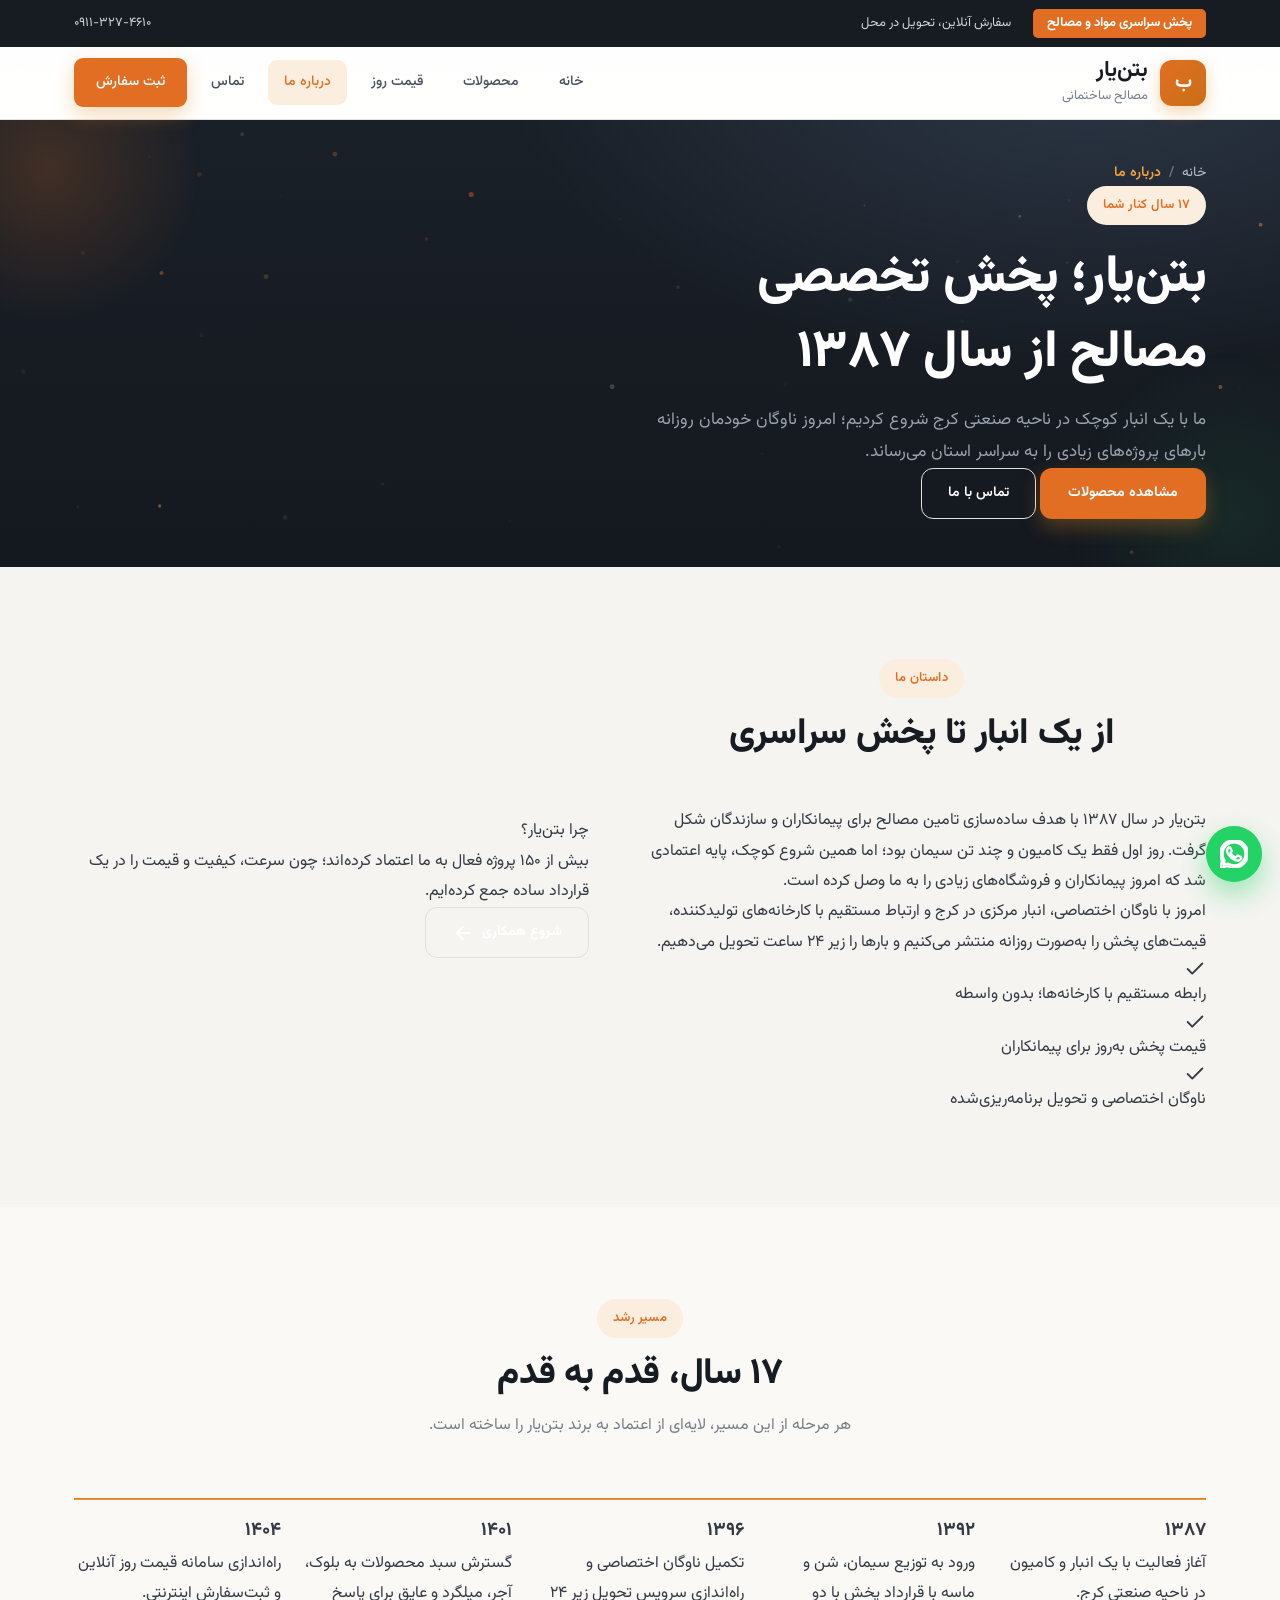
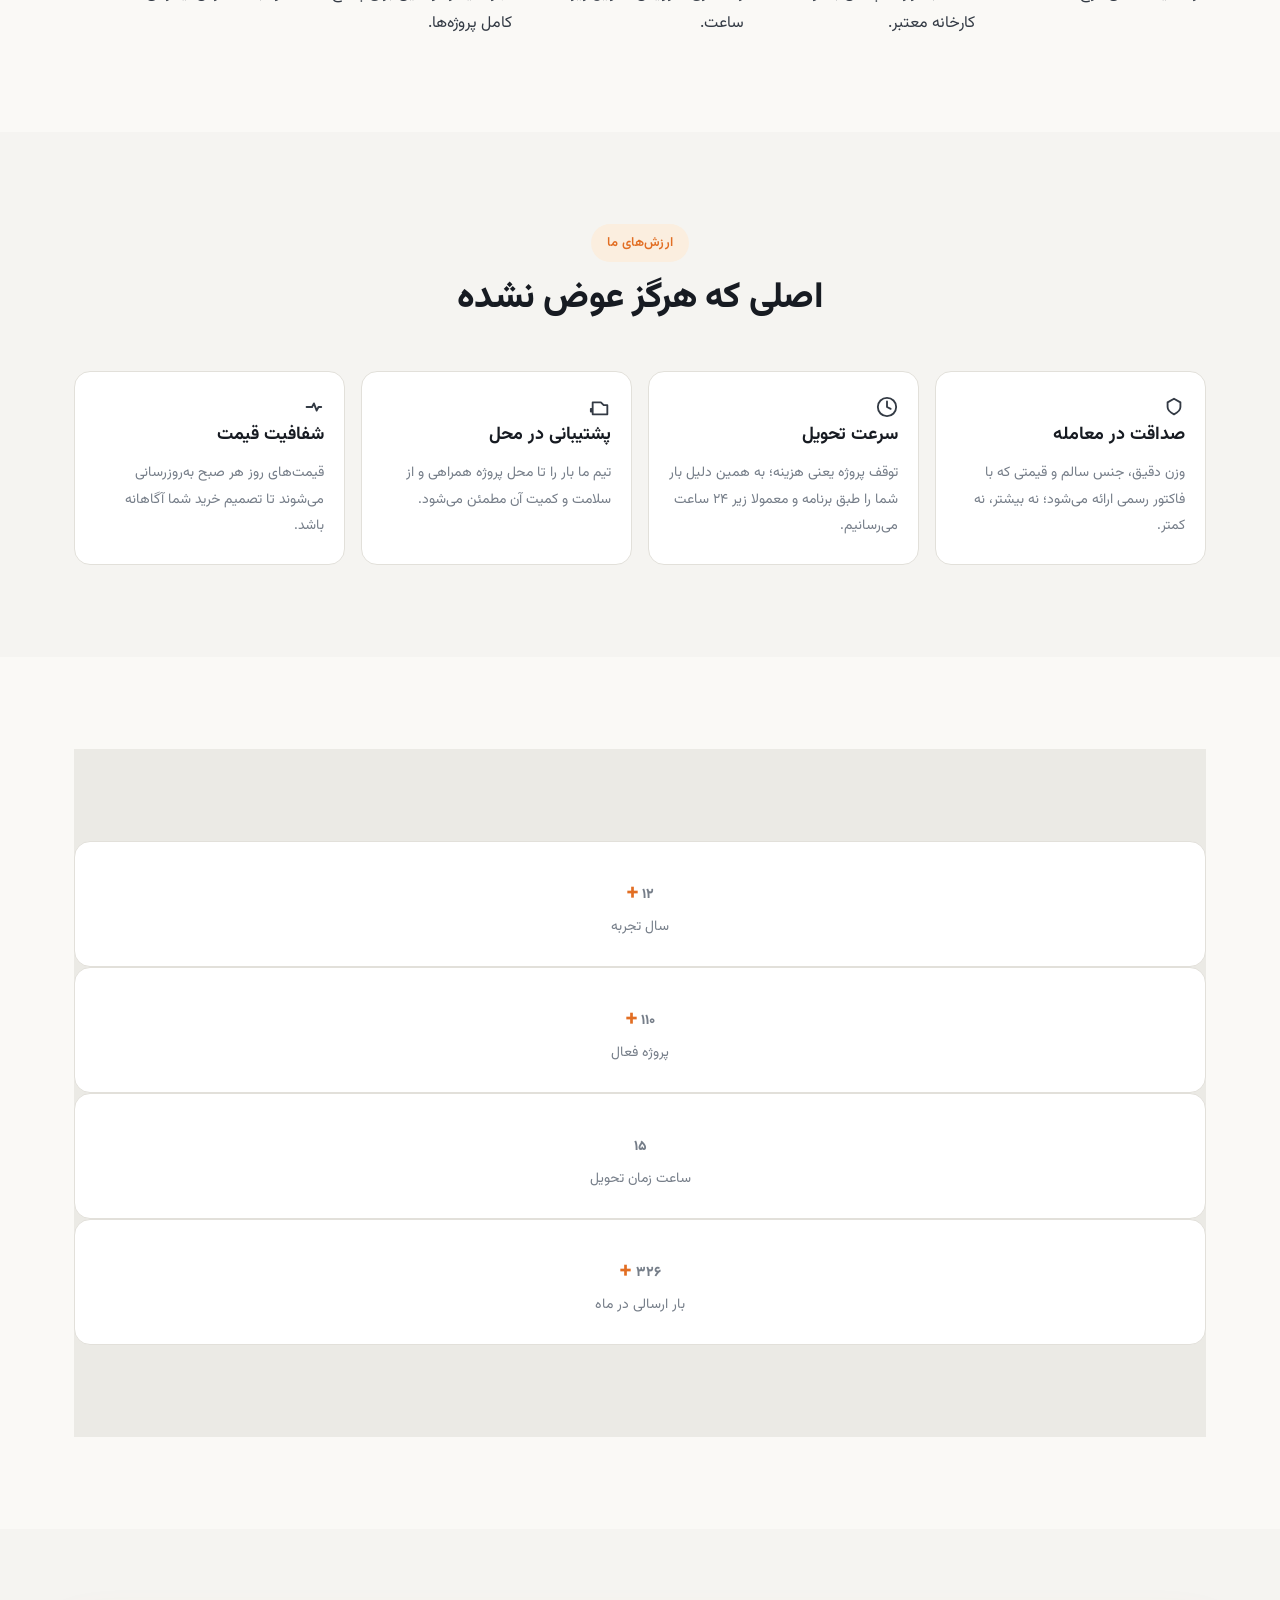
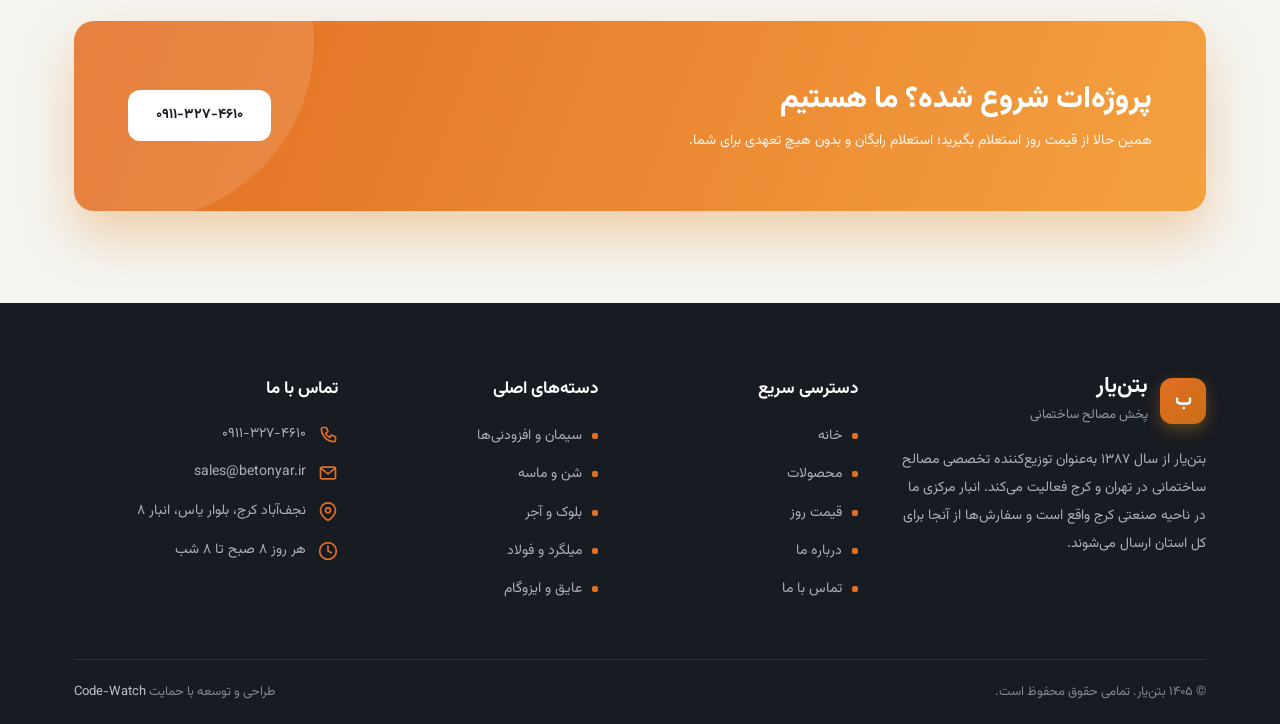
==== commit 4d63efa0: "fix(copy): rewrite price section from buyer perspective, fix typo, dynamic Jalali footer year, real " ====
--- a/about.html
+++ b/about.html
@@ -323,8 +323,8 @@
       </div>
     </div>
     <div class="ft-bottom">
-      <span>© ۱۴۰۴ بتن‌یار. تمامی حقوق محفوظ است.</span>
-      <span>طراحی و توسعه با حمایت <a href="#" target="_blank" rel="noopener noreferrer">Code-Watch</a></span>
+      <span>© <span class="footer-year">۱۴۰۴</span> بتن‌یار. تمامی حقوق محفوظ است.</span>
+      <span>طراحی و توسعه با حمایت <a href="https://github.com/Code-Watch-dev/beton-yar" target="_blank" rel="noopener noreferrer">Code-Watch</a></span>
     </div>
   </div>
 </footer>
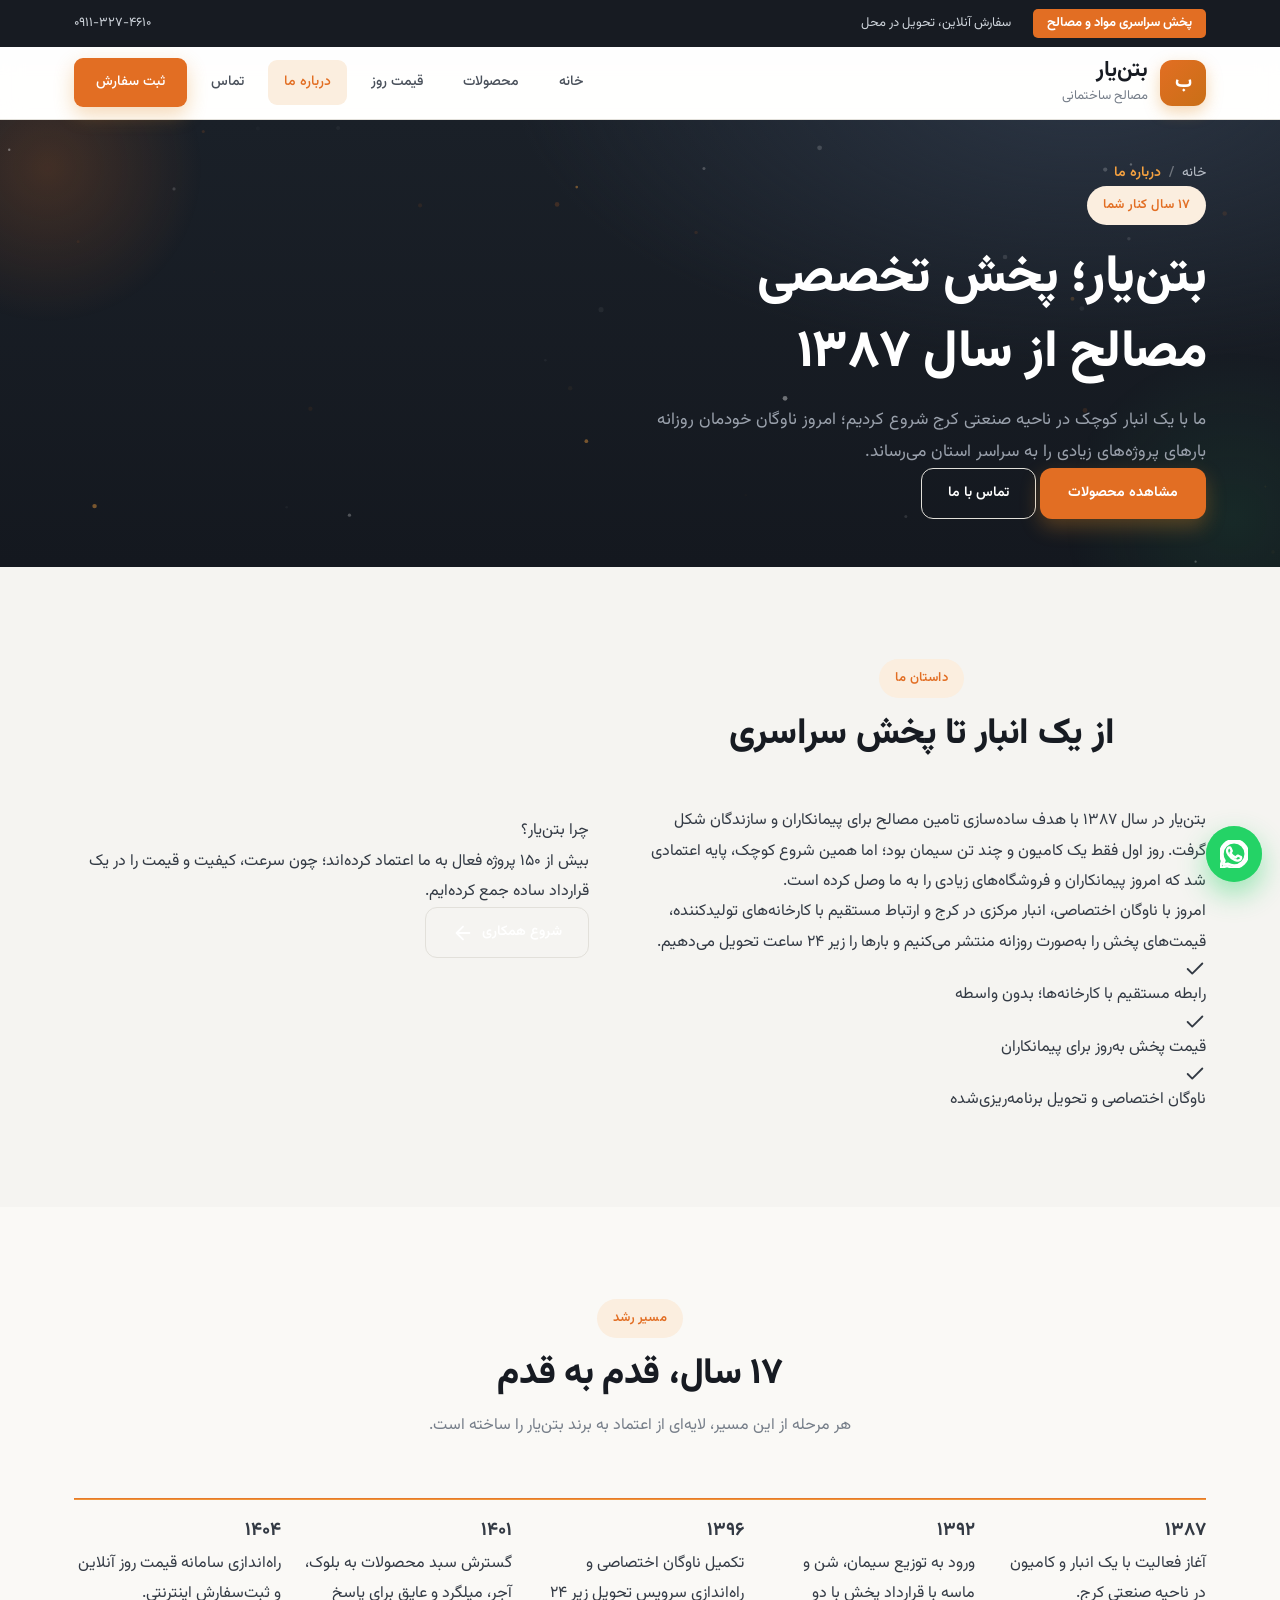
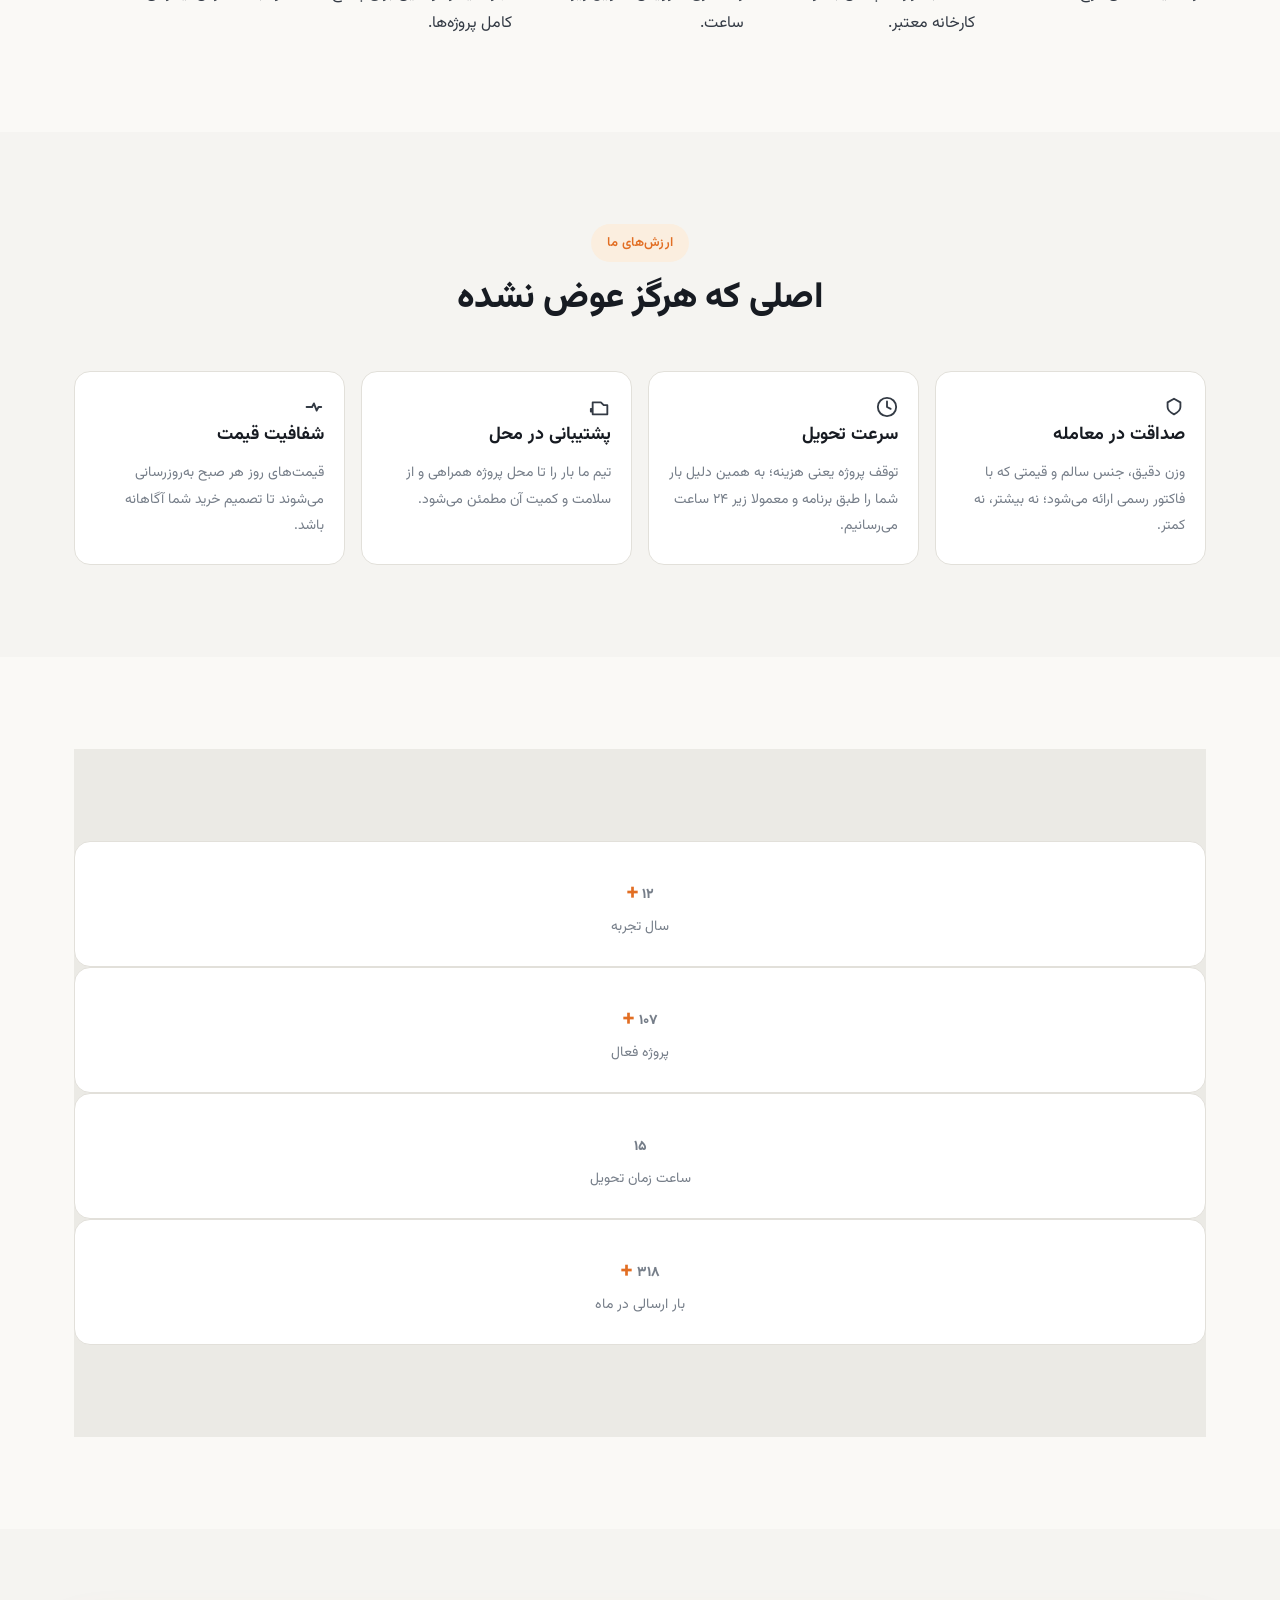
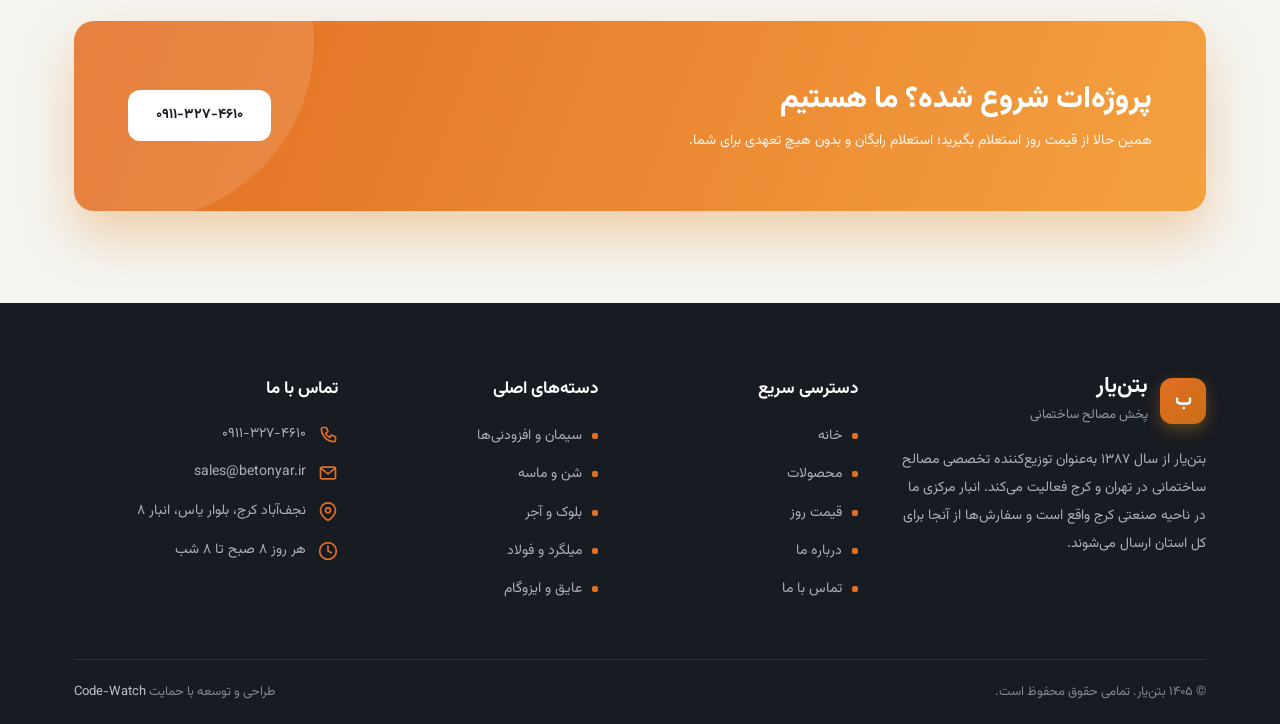
==== commit 951c2728: "feat(a11y): upgrade mobile drawer to dialog semantics with focus trap, inert background, aria-hidden" ====
--- a/about.html
+++ b/about.html
@@ -101,9 +101,9 @@
 </header>
 
 <!-- ============ Mobile drawer ============ -->
-<div class="drawer" id="drawer" aria-label="فهرست">
+<div class="drawer" id="drawer" role="dialog" aria-modal="true" aria-labelledby="drawerTitle">
   <div class="nav-head">
-    <div class="m-logo"><span class="logo-mark">ب</span>بتن‌یار</div>
+    <div class="m-logo" id="drawerTitle"><span class="logo-mark">ب</span>بتن‌یار</div>
     <button class="nav-close" id="navClose" aria-label="بستن فهرست">
       <svg class="ic ic--x"><use href="#i-x"/></svg>
     </button>
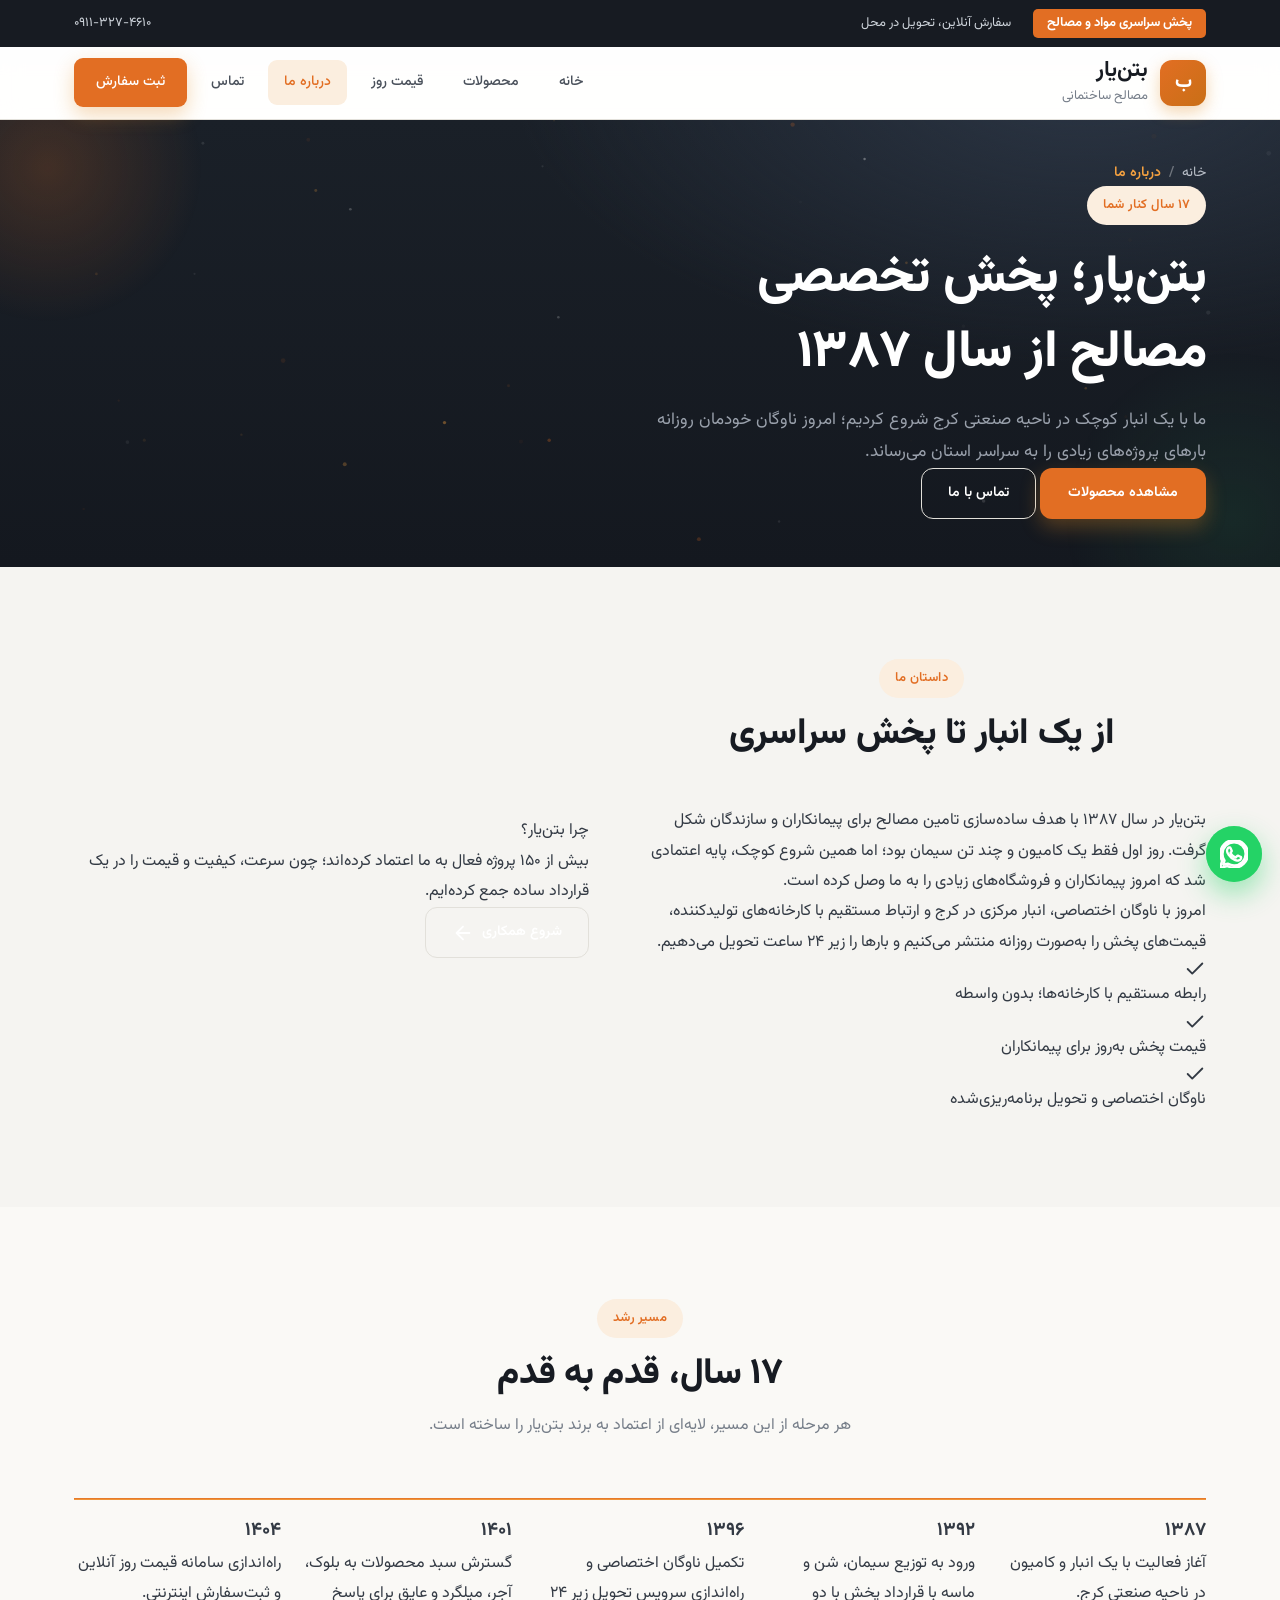
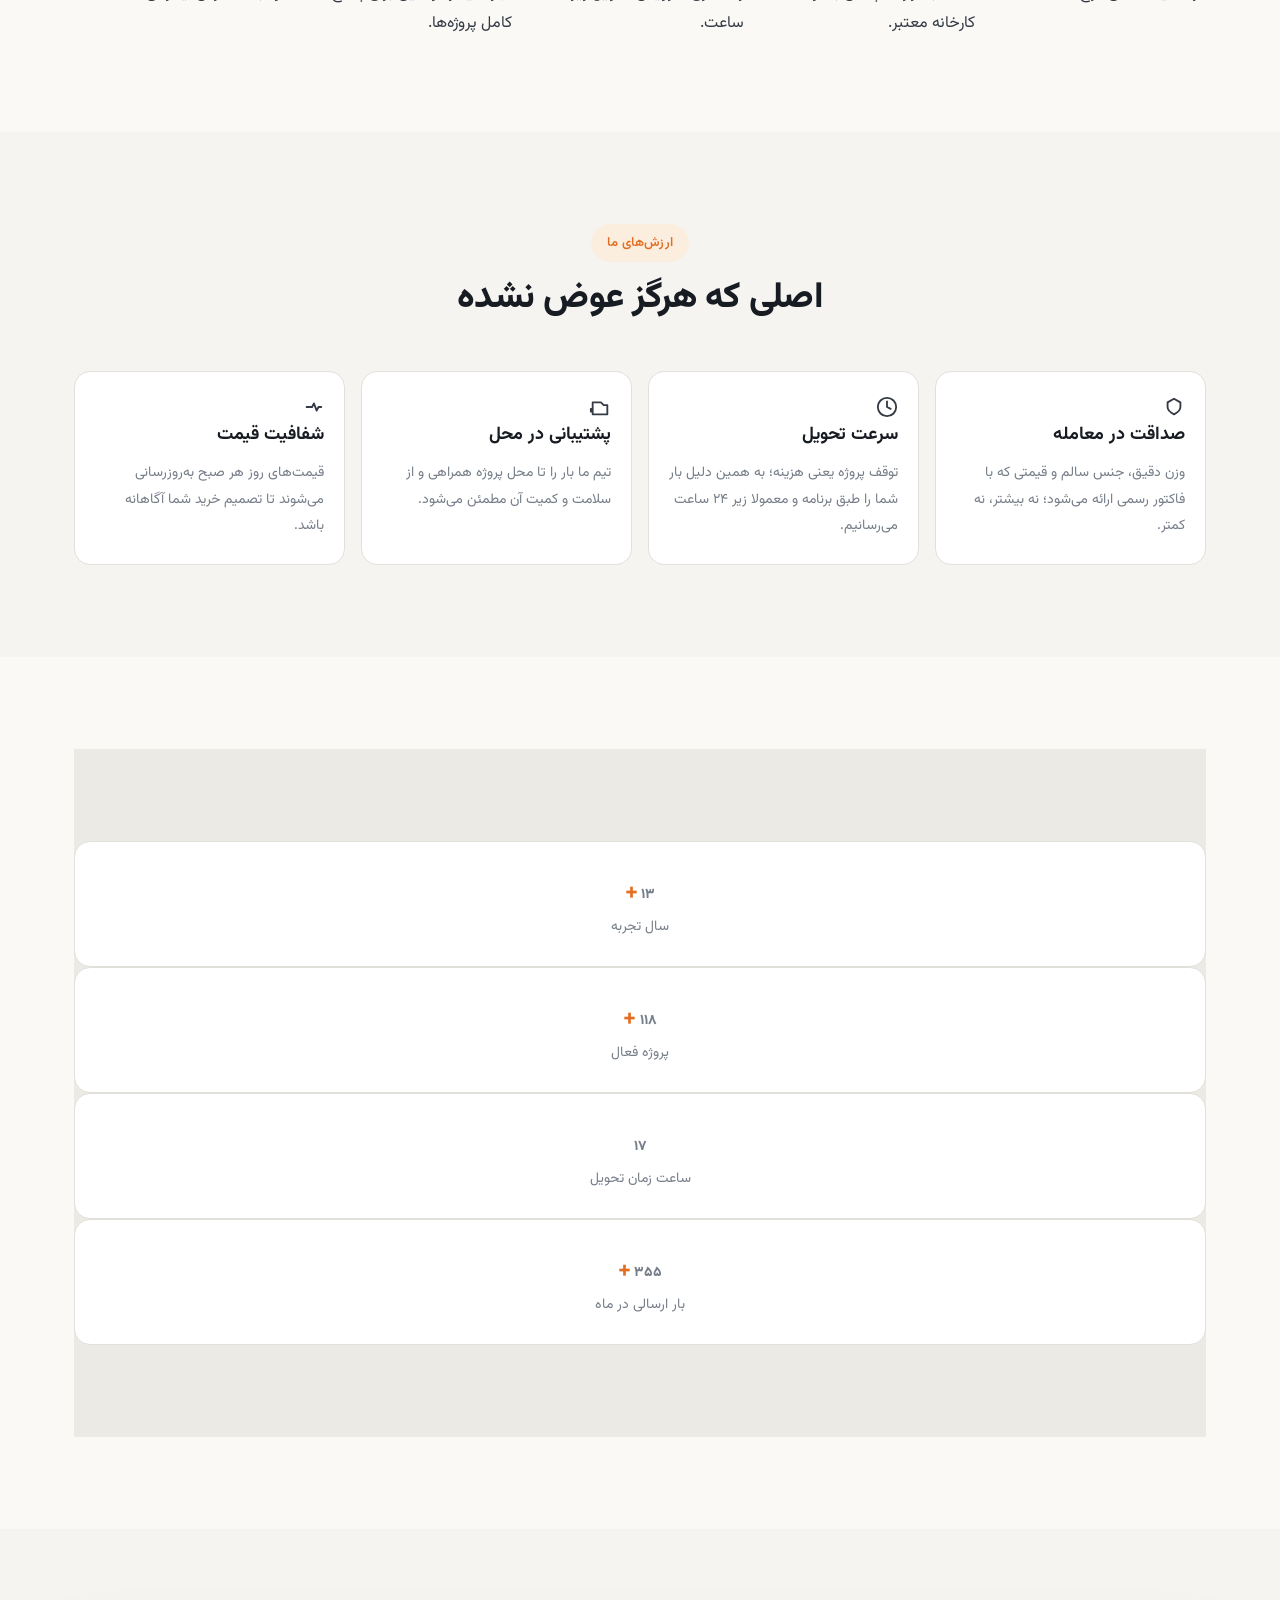
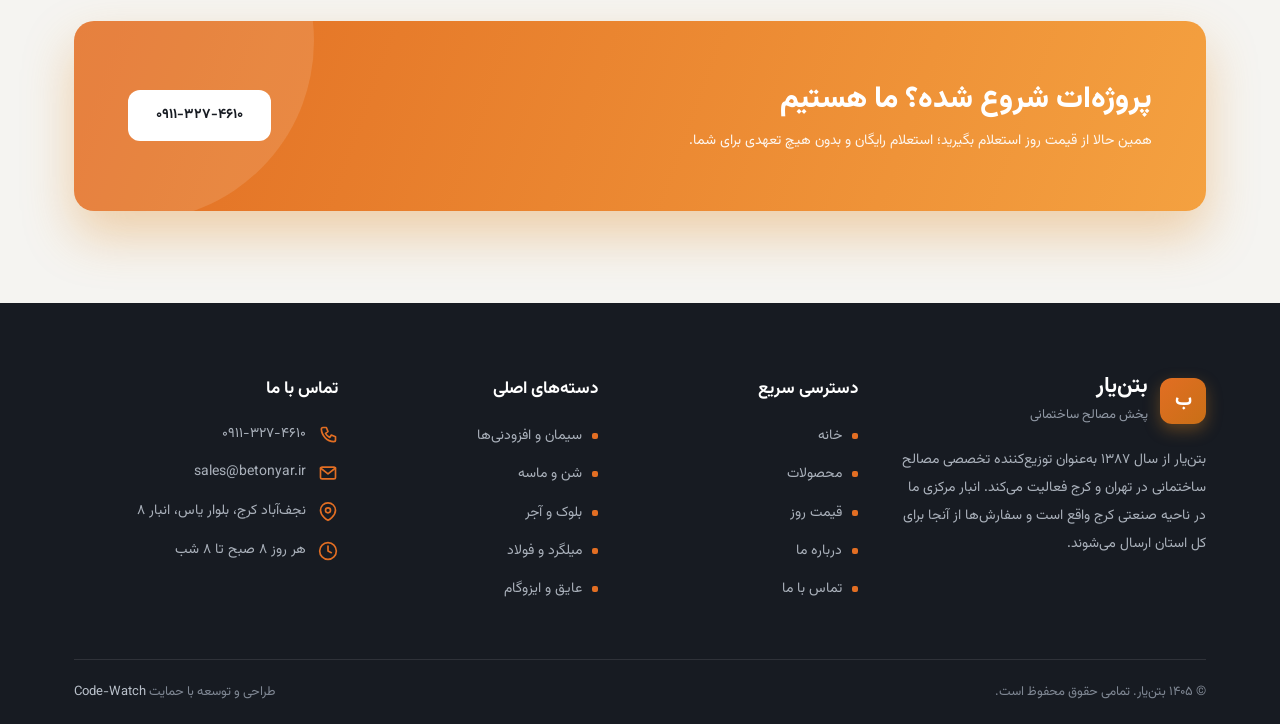
==== commit 6279cc02: "perf(fonts): self-host Vazirmatn woff2 (arabic+latin subsets), drop render-blocking Google Fonts, ad" ====
--- a/about.html
+++ b/about.html
@@ -12,9 +12,9 @@
 <meta property="og:site_name" content="بتن‌یار">
 <meta property="og:title" content="درباره ما | بتن‌یار">
 <meta property="og:description" content="از انبار ۸ کرج تا پخش سراسری؛ داستان ۱۷ ساله بتن‌یار.">
-<link rel="preconnect" href="https://fonts.googleapis.com">
-<link rel="preconnect" href="https://fonts.gstatic.com" crossorigin>
-<link href="https://fonts.googleapis.com/css2?family=Vazirmatn:wght@300;400;500;600;700;800&display=swap" rel="stylesheet">
+<link rel="preload" as="font" type="font/woff2" crossorigin href="css/fonts/vazirmatn-arabic-400.woff2">
+<link rel="preload" as="font" type="font/woff2" crossorigin href="css/fonts/vazirmatn-arabic-700.woff2">
+<link rel="stylesheet" href="css/fonts.css">
 <link rel="stylesheet" href="css/style.css">
 <script defer src="js/main.js"></script>
 <noscript>
--- a/css/fonts.css
+++ b/css/fonts.css
@@ -0,0 +1,112 @@
+/* ==========================================================================
+   Vazirmatn — self-hosted (previously loaded from Google Fonts)
+   Subsets: arabic (primary) + latin (digits/labels), font-display: swap
+   ========================================================================== */
+
+@font-face {
+  font-family: 'Vazirmatn';
+  font-style: normal;
+  font-weight: 300;
+  font-display: swap;
+  src: url('fonts/vazirmatn-arabic-300.woff2') format('woff2');
+  unicode-range: U+0600-06FF, U+0750-077F, U+0870-088E, U+0890-0891, U+0897-08E1, U+08E3-08FF, U+200C-200E, U+2010-2011, U+204F, U+2E41, U+FB50-FDFF, U+FE70-FE74, U+FE76-FEFC, U+102E0-102FB, U+10E60-10E7E, U+10EC2-10EC4, U+10EFC-10EFF, U+1EE00-1EE03, U+1EE05-1EE1F, U+1EE21-1EE22, U+1EE24, U+1EE27, U+1EE29-1EE32, U+1EE34-1EE37, U+1EE39, U+1EE3B, U+1EE42, U+1EE47, U+1EE49, U+1EE4B, U+1EE4D-1EE4F, U+1EE51-1EE52, U+1EE54, U+1EE57, U+1EE59, U+1EE5B, U+1EE5D, U+1EE5F, U+1EE61-1EE62, U+1EE64, U+1EE67-1EE6A, U+1EE6C-1EE72, U+1EE74-1EE77, U+1EE79-1EE7C, U+1EE7E, U+1EE80-1EE89, U+1EE8B-1EE9B, U+1EEA1-1EEA3, U+1EEA5-1EEA9, U+1EEAB-1EEBB, U+1EEF0-1EEF1;
+}
+
+@font-face {
+  font-family: 'Vazirmatn';
+  font-style: normal;
+  font-weight: 400;
+  font-display: swap;
+  src: url('fonts/vazirmatn-arabic-400.woff2') format('woff2');
+  unicode-range: U+0600-06FF, U+0750-077F, U+0870-088E, U+0890-0891, U+0897-08E1, U+08E3-08FF, U+200C-200E, U+2010-2011, U+204F, U+2E41, U+FB50-FDFF, U+FE70-FE74, U+FE76-FEFC, U+102E0-102FB, U+10E60-10E7E, U+10EC2-10EC4, U+10EFC-10EFF, U+1EE00-1EE03, U+1EE05-1EE1F, U+1EE21-1EE22, U+1EE24, U+1EE27, U+1EE29-1EE32, U+1EE34-1EE37, U+1EE39, U+1EE3B, U+1EE42, U+1EE47, U+1EE49, U+1EE4B, U+1EE4D-1EE4F, U+1EE51-1EE52, U+1EE54, U+1EE57, U+1EE59, U+1EE5B, U+1EE5D, U+1EE5F, U+1EE61-1EE62, U+1EE64, U+1EE67-1EE6A, U+1EE6C-1EE72, U+1EE74-1EE77, U+1EE79-1EE7C, U+1EE7E, U+1EE80-1EE89, U+1EE8B-1EE9B, U+1EEA1-1EEA3, U+1EEA5-1EEA9, U+1EEAB-1EEBB, U+1EEF0-1EEF1;
+}
+
+@font-face {
+  font-family: 'Vazirmatn';
+  font-style: normal;
+  font-weight: 500;
+  font-display: swap;
+  src: url('fonts/vazirmatn-arabic-500.woff2') format('woff2');
+  unicode-range: U+0600-06FF, U+0750-077F, U+0870-088E, U+0890-0891, U+0897-08E1, U+08E3-08FF, U+200C-200E, U+2010-2011, U+204F, U+2E41, U+FB50-FDFF, U+FE70-FE74, U+FE76-FEFC, U+102E0-102FB, U+10E60-10E7E, U+10EC2-10EC4, U+10EFC-10EFF, U+1EE00-1EE03, U+1EE05-1EE1F, U+1EE21-1EE22, U+1EE24, U+1EE27, U+1EE29-1EE32, U+1EE34-1EE37, U+1EE39, U+1EE3B, U+1EE42, U+1EE47, U+1EE49, U+1EE4B, U+1EE4D-1EE4F, U+1EE51-1EE52, U+1EE54, U+1EE57, U+1EE59, U+1EE5B, U+1EE5D, U+1EE5F, U+1EE61-1EE62, U+1EE64, U+1EE67-1EE6A, U+1EE6C-1EE72, U+1EE74-1EE77, U+1EE79-1EE7C, U+1EE7E, U+1EE80-1EE89, U+1EE8B-1EE9B, U+1EEA1-1EEA3, U+1EEA5-1EEA9, U+1EEAB-1EEBB, U+1EEF0-1EEF1;
+}
+
+@font-face {
+  font-family: 'Vazirmatn';
+  font-style: normal;
+  font-weight: 600;
+  font-display: swap;
+  src: url('fonts/vazirmatn-arabic-600.woff2') format('woff2');
+  unicode-range: U+0600-06FF, U+0750-077F, U+0870-088E, U+0890-0891, U+0897-08E1, U+08E3-08FF, U+200C-200E, U+2010-2011, U+204F, U+2E41, U+FB50-FDFF, U+FE70-FE74, U+FE76-FEFC, U+102E0-102FB, U+10E60-10E7E, U+10EC2-10EC4, U+10EFC-10EFF, U+1EE00-1EE03, U+1EE05-1EE1F, U+1EE21-1EE22, U+1EE24, U+1EE27, U+1EE29-1EE32, U+1EE34-1EE37, U+1EE39, U+1EE3B, U+1EE42, U+1EE47, U+1EE49, U+1EE4B, U+1EE4D-1EE4F, U+1EE51-1EE52, U+1EE54, U+1EE57, U+1EE59, U+1EE5B, U+1EE5D, U+1EE5F, U+1EE61-1EE62, U+1EE64, U+1EE67-1EE6A, U+1EE6C-1EE72, U+1EE74-1EE77, U+1EE79-1EE7C, U+1EE7E, U+1EE80-1EE89, U+1EE8B-1EE9B, U+1EEA1-1EEA3, U+1EEA5-1EEA9, U+1EEAB-1EEBB, U+1EEF0-1EEF1;
+}
+
+@font-face {
+  font-family: 'Vazirmatn';
+  font-style: normal;
+  font-weight: 700;
+  font-display: swap;
+  src: url('fonts/vazirmatn-arabic-700.woff2') format('woff2');
+  unicode-range: U+0600-06FF, U+0750-077F, U+0870-088E, U+0890-0891, U+0897-08E1, U+08E3-08FF, U+200C-200E, U+2010-2011, U+204F, U+2E41, U+FB50-FDFF, U+FE70-FE74, U+FE76-FEFC, U+102E0-102FB, U+10E60-10E7E, U+10EC2-10EC4, U+10EFC-10EFF, U+1EE00-1EE03, U+1EE05-1EE1F, U+1EE21-1EE22, U+1EE24, U+1EE27, U+1EE29-1EE32, U+1EE34-1EE37, U+1EE39, U+1EE3B, U+1EE42, U+1EE47, U+1EE49, U+1EE4B, U+1EE4D-1EE4F, U+1EE51-1EE52, U+1EE54, U+1EE57, U+1EE59, U+1EE5B, U+1EE5D, U+1EE5F, U+1EE61-1EE62, U+1EE64, U+1EE67-1EE6A, U+1EE6C-1EE72, U+1EE74-1EE77, U+1EE79-1EE7C, U+1EE7E, U+1EE80-1EE89, U+1EE8B-1EE9B, U+1EEA1-1EEA3, U+1EEA5-1EEA9, U+1EEAB-1EEBB, U+1EEF0-1EEF1;
+}
+
+@font-face {
+  font-family: 'Vazirmatn';
+  font-style: normal;
+  font-weight: 800;
+  font-display: swap;
+  src: url('fonts/vazirmatn-arabic-800.woff2') format('woff2');
+  unicode-range: U+0600-06FF, U+0750-077F, U+0870-088E, U+0890-0891, U+0897-08E1, U+08E3-08FF, U+200C-200E, U+2010-2011, U+204F, U+2E41, U+FB50-FDFF, U+FE70-FE74, U+FE76-FEFC, U+102E0-102FB, U+10E60-10E7E, U+10EC2-10EC4, U+10EFC-10EFF, U+1EE00-1EE03, U+1EE05-1EE1F, U+1EE21-1EE22, U+1EE24, U+1EE27, U+1EE29-1EE32, U+1EE34-1EE37, U+1EE39, U+1EE3B, U+1EE42, U+1EE47, U+1EE49, U+1EE4B, U+1EE4D-1EE4F, U+1EE51-1EE52, U+1EE54, U+1EE57, U+1EE59, U+1EE5B, U+1EE5D, U+1EE5F, U+1EE61-1EE62, U+1EE64, U+1EE67-1EE6A, U+1EE6C-1EE72, U+1EE74-1EE77, U+1EE79-1EE7C, U+1EE7E, U+1EE80-1EE89, U+1EE8B-1EE9B, U+1EEA1-1EEA3, U+1EEA5-1EEA9, U+1EEAB-1EEBB, U+1EEF0-1EEF1;
+}
+
+@font-face {
+  font-family: 'Vazirmatn';
+  font-style: normal;
+  font-weight: 300;
+  font-display: swap;
+  src: url('fonts/vazirmatn-latin-300.woff2') format('woff2');
+  unicode-range: U+0000-00FF, U+0131, U+0152-0153, U+02BB-02BC, U+02C6, U+02DA, U+02DC, U+0304, U+0308, U+0329, U+2000-206F, U+20AC, U+2122, U+2191, U+2193, U+2212, U+2215, U+FEFF, U+FFFD;
+}
+
+@font-face {
+  font-family: 'Vazirmatn';
+  font-style: normal;
+  font-weight: 400;
+  font-display: swap;
+  src: url('fonts/vazirmatn-latin-400.woff2') format('woff2');
+  unicode-range: U+0000-00FF, U+0131, U+0152-0153, U+02BB-02BC, U+02C6, U+02DA, U+02DC, U+0304, U+0308, U+0329, U+2000-206F, U+20AC, U+2122, U+2191, U+2193, U+2212, U+2215, U+FEFF, U+FFFD;
+}
+
+@font-face {
+  font-family: 'Vazirmatn';
+  font-style: normal;
+  font-weight: 500;
+  font-display: swap;
+  src: url('fonts/vazirmatn-latin-500.woff2') format('woff2');
+  unicode-range: U+0000-00FF, U+0131, U+0152-0153, U+02BB-02BC, U+02C6, U+02DA, U+02DC, U+0304, U+0308, U+0329, U+2000-206F, U+20AC, U+2122, U+2191, U+2193, U+2212, U+2215, U+FEFF, U+FFFD;
+}
+
+@font-face {
+  font-family: 'Vazirmatn';
+  font-style: normal;
+  font-weight: 600;
+  font-display: swap;
+  src: url('fonts/vazirmatn-latin-600.woff2') format('woff2');
+  unicode-range: U+0000-00FF, U+0131, U+0152-0153, U+02BB-02BC, U+02C6, U+02DA, U+02DC, U+0304, U+0308, U+0329, U+2000-206F, U+20AC, U+2122, U+2191, U+2193, U+2212, U+2215, U+FEFF, U+FFFD;
+}
+
+@font-face {
+  font-family: 'Vazirmatn';
+  font-style: normal;
+  font-weight: 700;
+  font-display: swap;
+  src: url('fonts/vazirmatn-latin-700.woff2') format('woff2');
+  unicode-range: U+0000-00FF, U+0131, U+0152-0153, U+02BB-02BC, U+02C6, U+02DA, U+02DC, U+0304, U+0308, U+0329, U+2000-206F, U+20AC, U+2122, U+2191, U+2193, U+2212, U+2215, U+FEFF, U+FFFD;
+}
+
+@font-face {
+  font-family: 'Vazirmatn';
+  font-style: normal;
+  font-weight: 800;
+  font-display: swap;
+  src: url('fonts/vazirmatn-latin-800.woff2') format('woff2');
+  unicode-range: U+0000-00FF, U+0131, U+0152-0153, U+02BB-02BC, U+02C6, U+02DA, U+02DC, U+0304, U+0308, U+0329, U+2000-206F, U+20AC, U+2122, U+2191, U+2193, U+2212, U+2215, U+FEFF, U+FFFD;
+}
--- a/css/style.css
+++ b/css/style.css
@@ -1707,14 +1707,24 @@
   white-space: nowrap;
 }
 
+/* Always-visible action row — order (WhatsApp) + details side by side */
+.pc-actions {
+  display: grid;
+  grid-template-columns: 1.3fr 1fr;
+  gap: var(--sp-2);
+}
+
+.pc-actions .pc-wa,
+.pc-actions .pc-link {
+  padding: 0.625rem 0.75rem;
+}
+
 /* Always-visible action link — full-width outline CTA */
 .pc-link {
   display: inline-flex;
   align-items: center;
   justify-content: center;
   gap: 0.5rem;
-  width: 100%;
-  padding: 0.6875rem var(--sp-4);
   border: 1.5px solid var(--accent);
   border-radius: var(--r-md);
   background: var(--surface);
@@ -3537,8 +3547,6 @@
   align-items: center;
   justify-content: center;
   gap: 0.5rem;
-  width: 100%;
-  padding: 0.6875rem var(--sp-4);
   border-radius: var(--r-md);
   background: linear-gradient(135deg, #2ebf5f, #1fa54c);
   color: #fff;
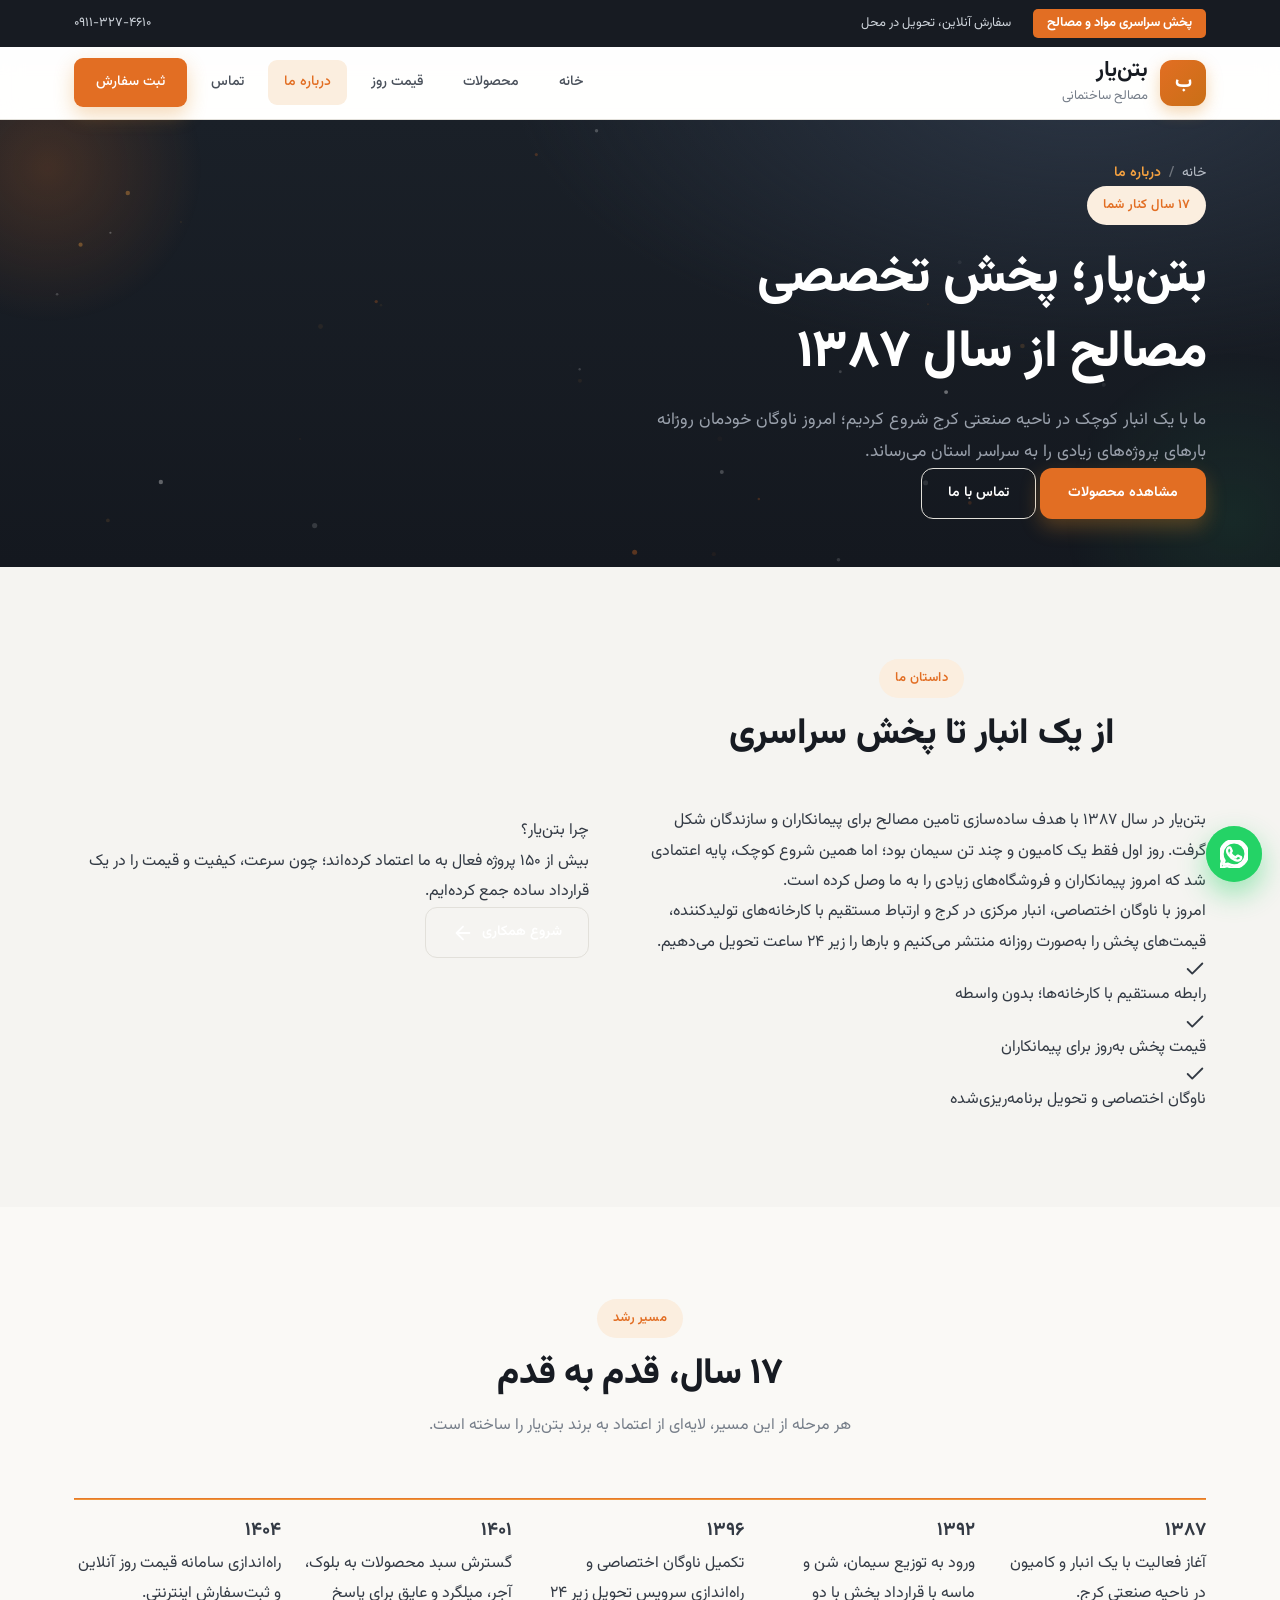
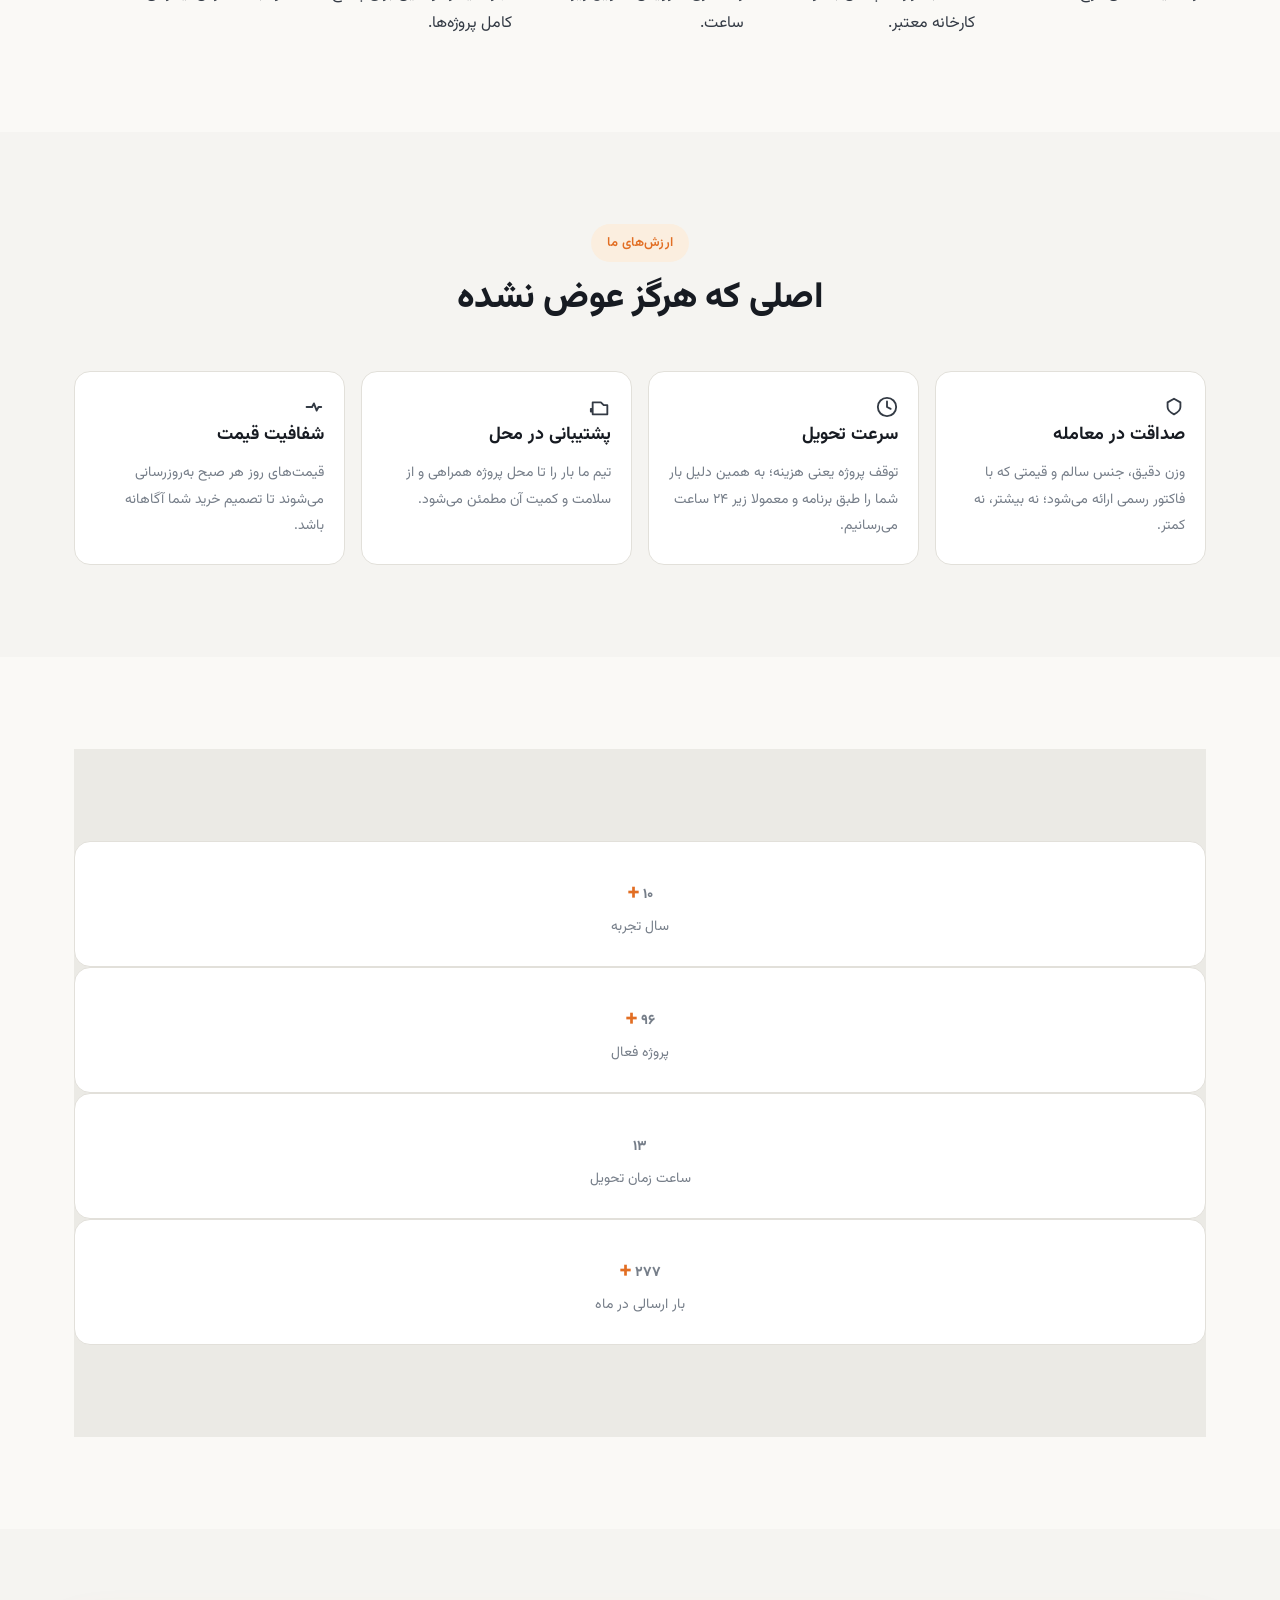
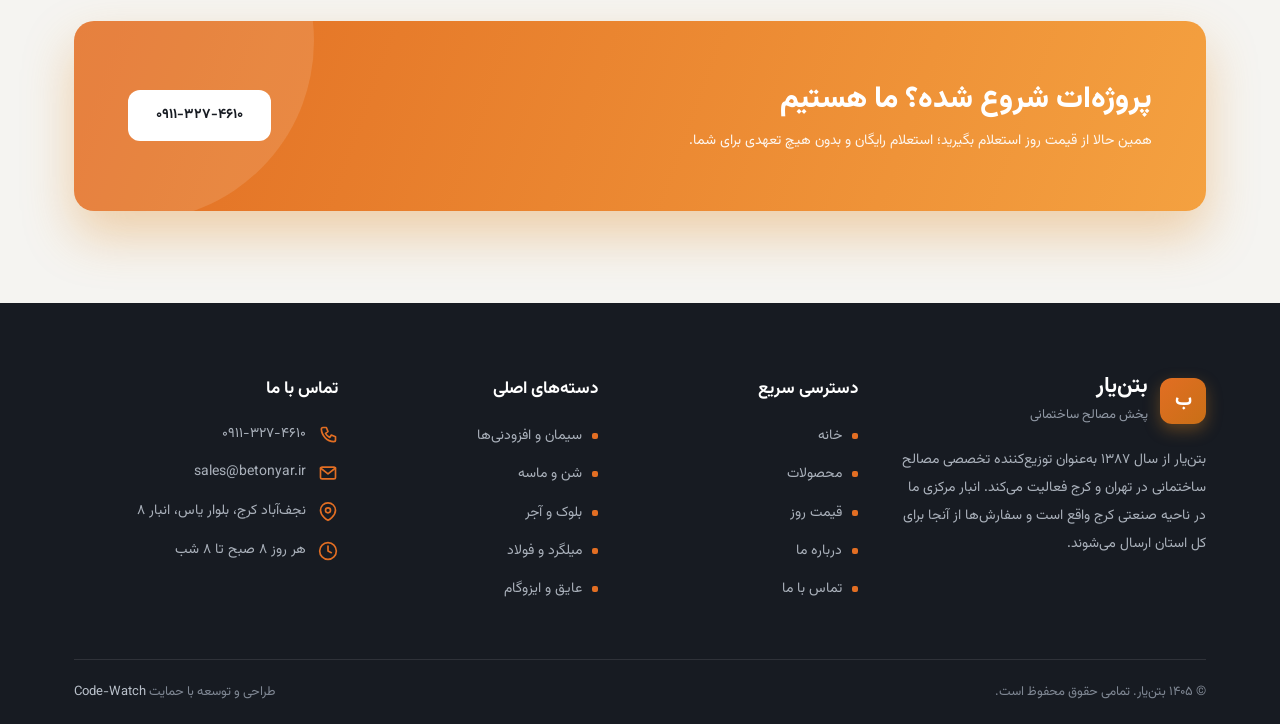
==== commit 1dcfd7bf: "feat(meta): favicon (svg+png+apple-touch), canonical, og:image + twitter cards, orbs on products pag" ====
--- a/about.html
+++ b/about.html
@@ -12,10 +12,21 @@
 <meta property="og:site_name" content="بتن‌یار">
 <meta property="og:title" content="درباره ما | بتن‌یار">
 <meta property="og:description" content="از انبار ۸ کرج تا پخش سراسری؛ داستان ۱۷ ساله بتن‌یار.">
+<link rel="canonical" href="https://betonyar.ir/about.html">
+<meta property="og:url" content="https://betonyar.ir/about.html">
+<meta property="og:image" content="https://betonyar.ir/og-image.png">
+<meta property="og:image:width" content="1200">
+<meta property="og:image:height" content="630">
+<meta name="twitter:card" content="summary_large_image">
+<meta name="twitter:title" content="درباره ما | بتن‌یار">
+<meta name="twitter:description" content="از انبار ۸ کرج تا پخش سراسری؛ داستان ۱۷ ساله بتن‌یار.">
 <link rel="preload" as="font" type="font/woff2" crossorigin href="css/fonts/vazirmatn-arabic-400.woff2">
 <link rel="preload" as="font" type="font/woff2" crossorigin href="css/fonts/vazirmatn-arabic-700.woff2">
 <link rel="stylesheet" href="css/fonts.css">
 <link rel="stylesheet" href="css/style.css">
+<link rel="icon" type="image/svg+xml" href="favicon.svg">
+<link rel="icon" type="image/png" sizes="32x32" href="favicon-32.png">
+<link rel="apple-touch-icon" href="apple-touch-icon.png">
 <script defer src="js/main.js"></script>
 <noscript>
   <style>
